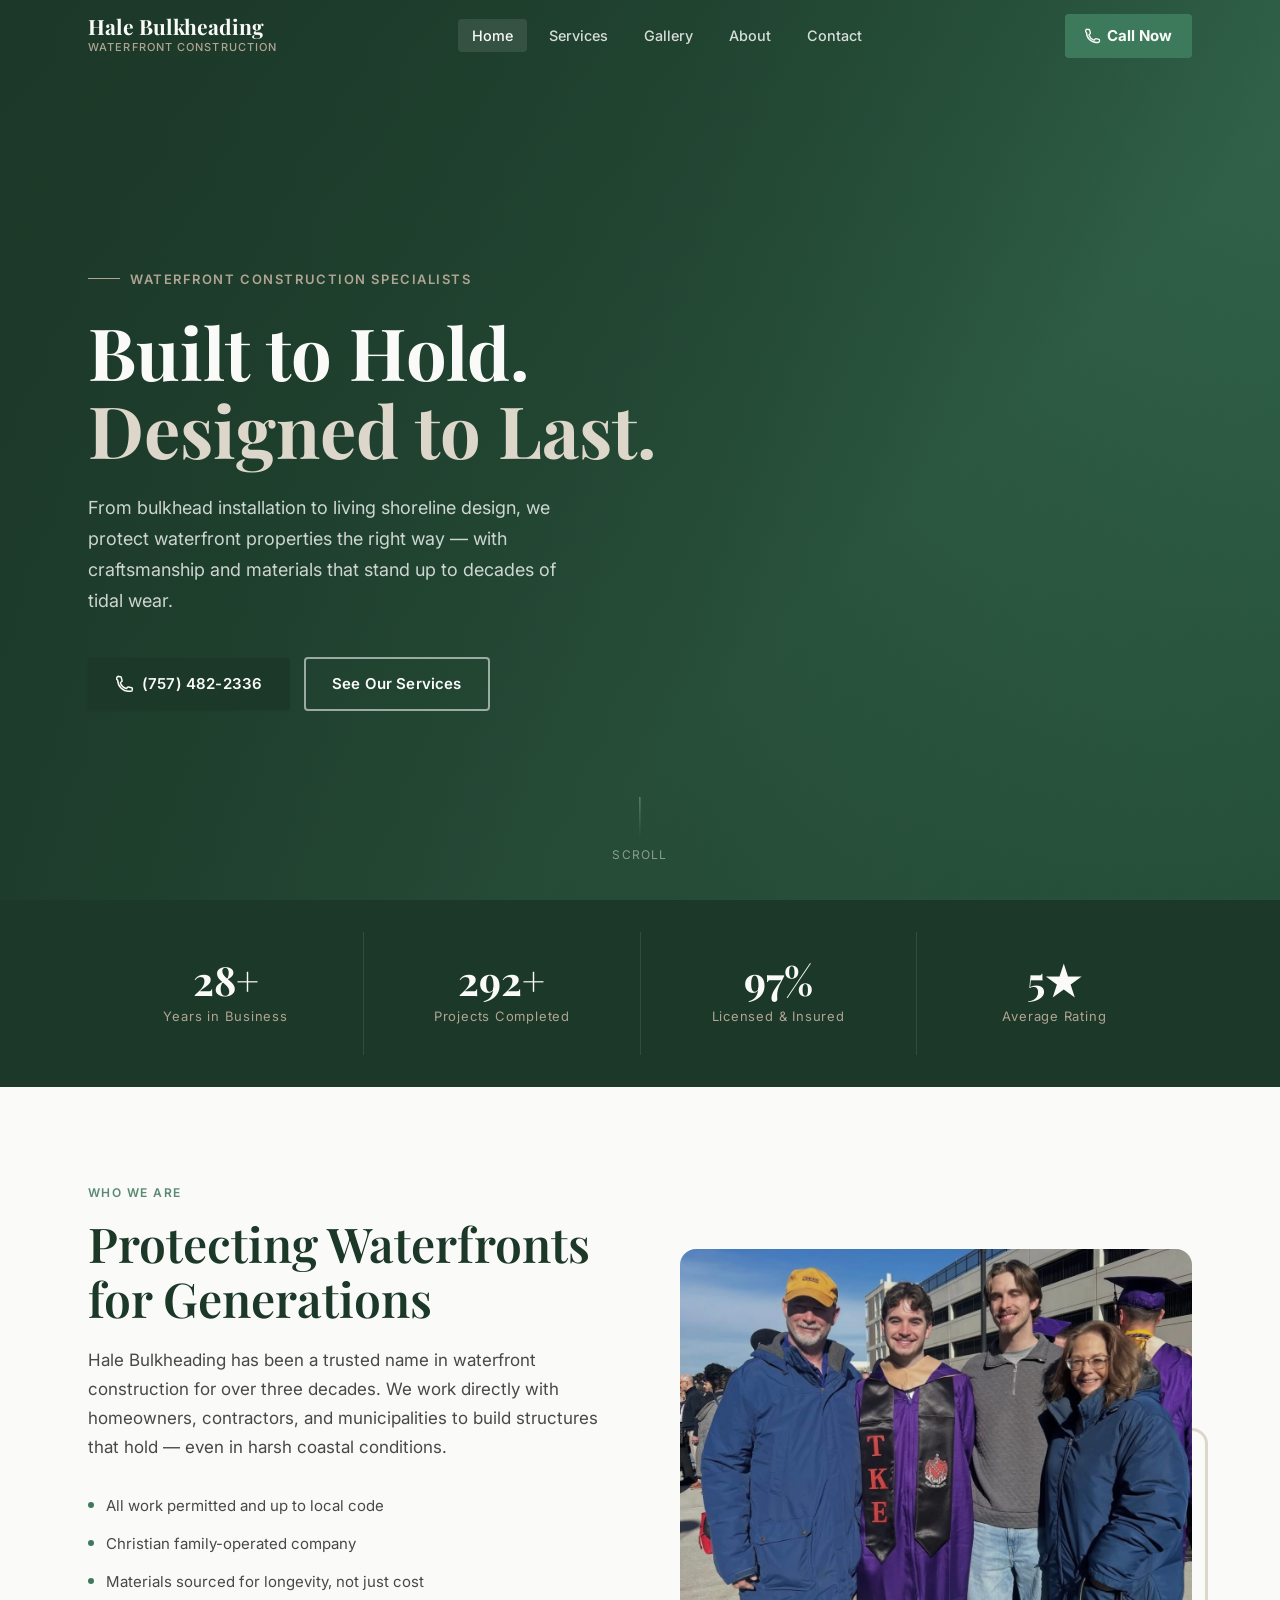
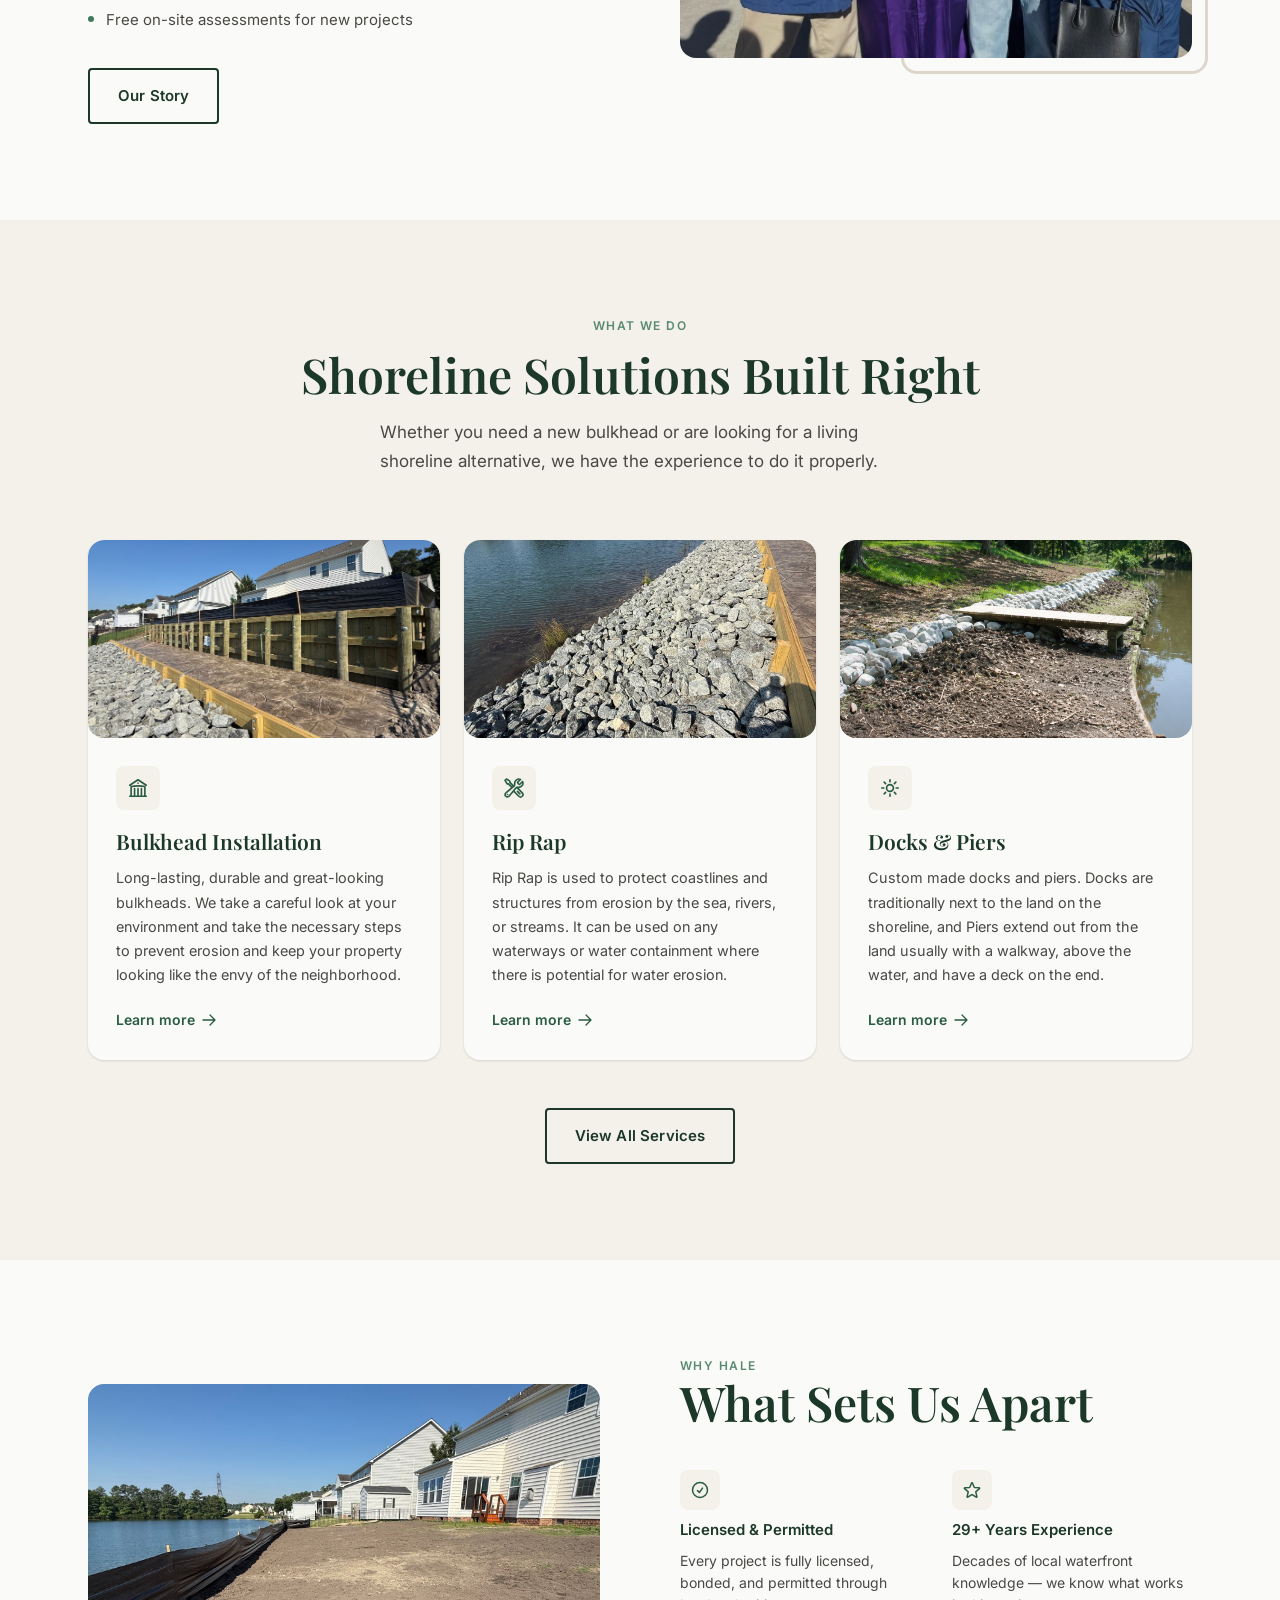
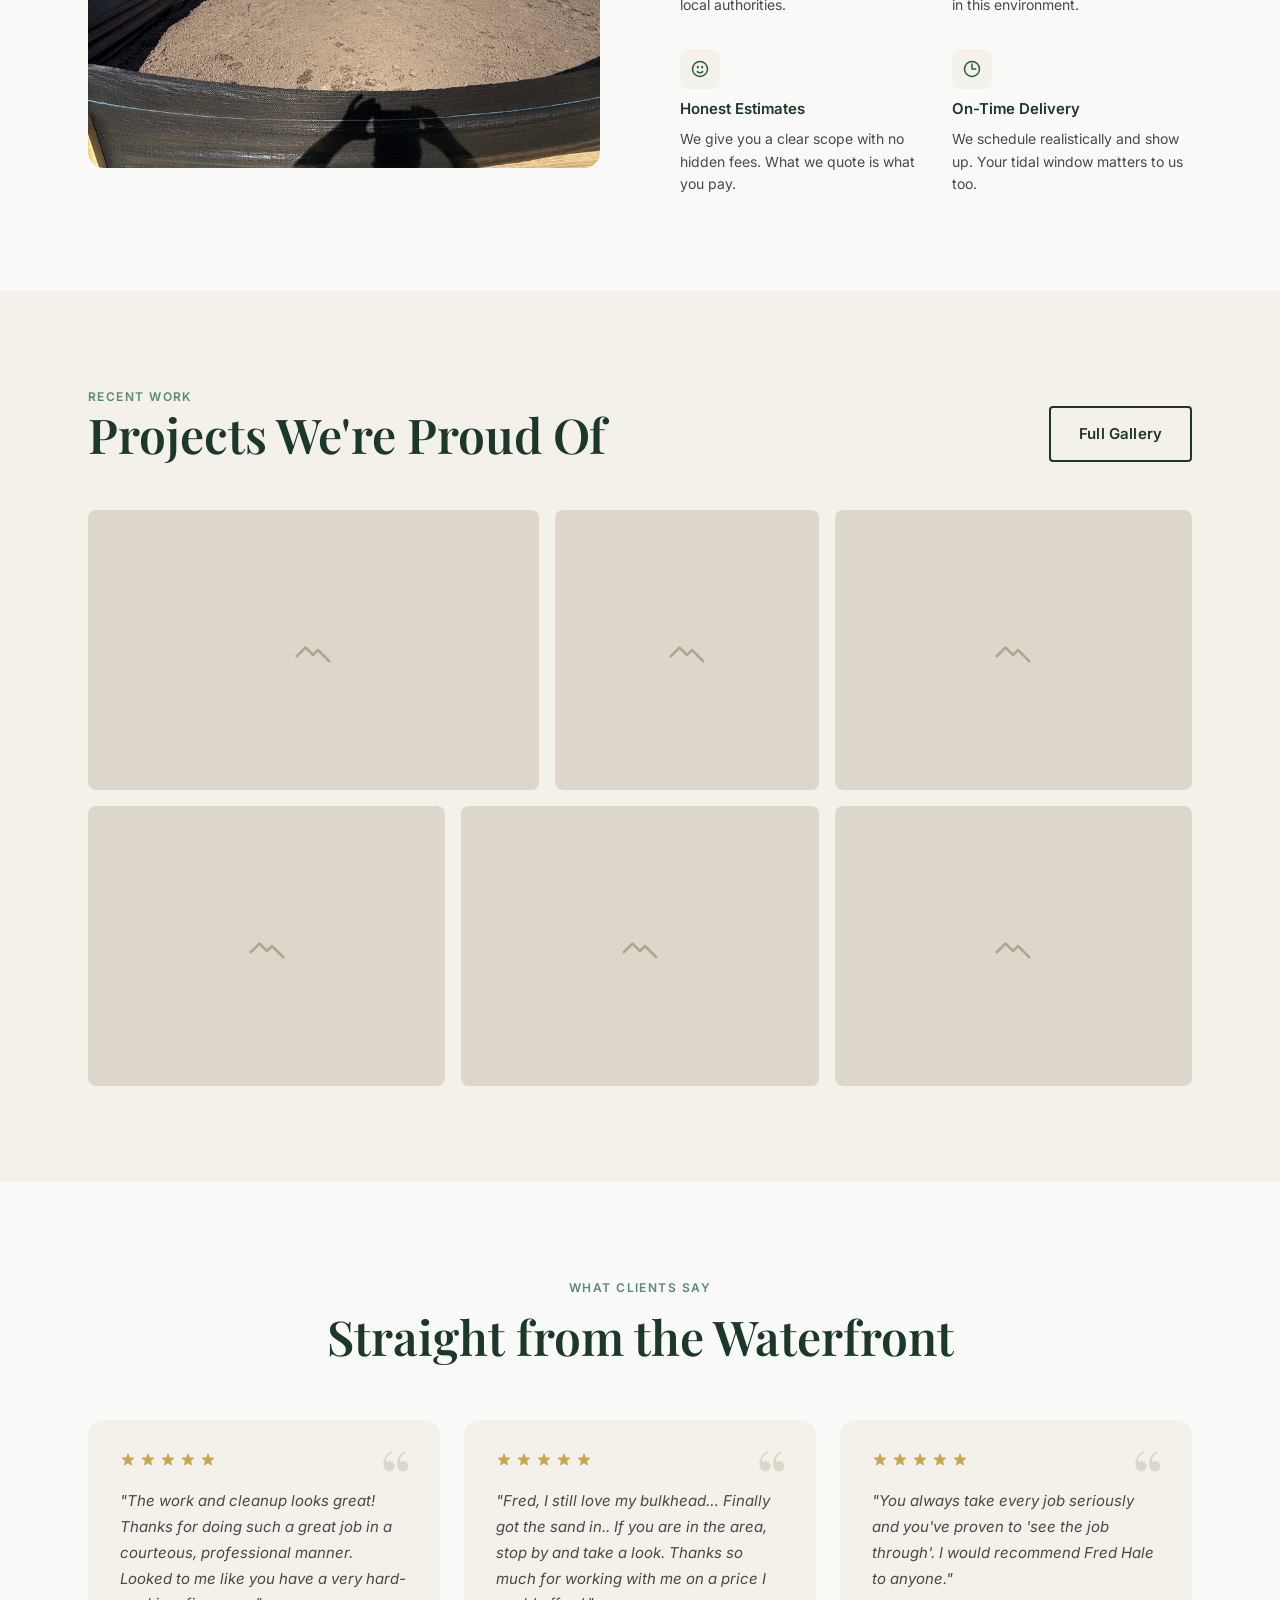
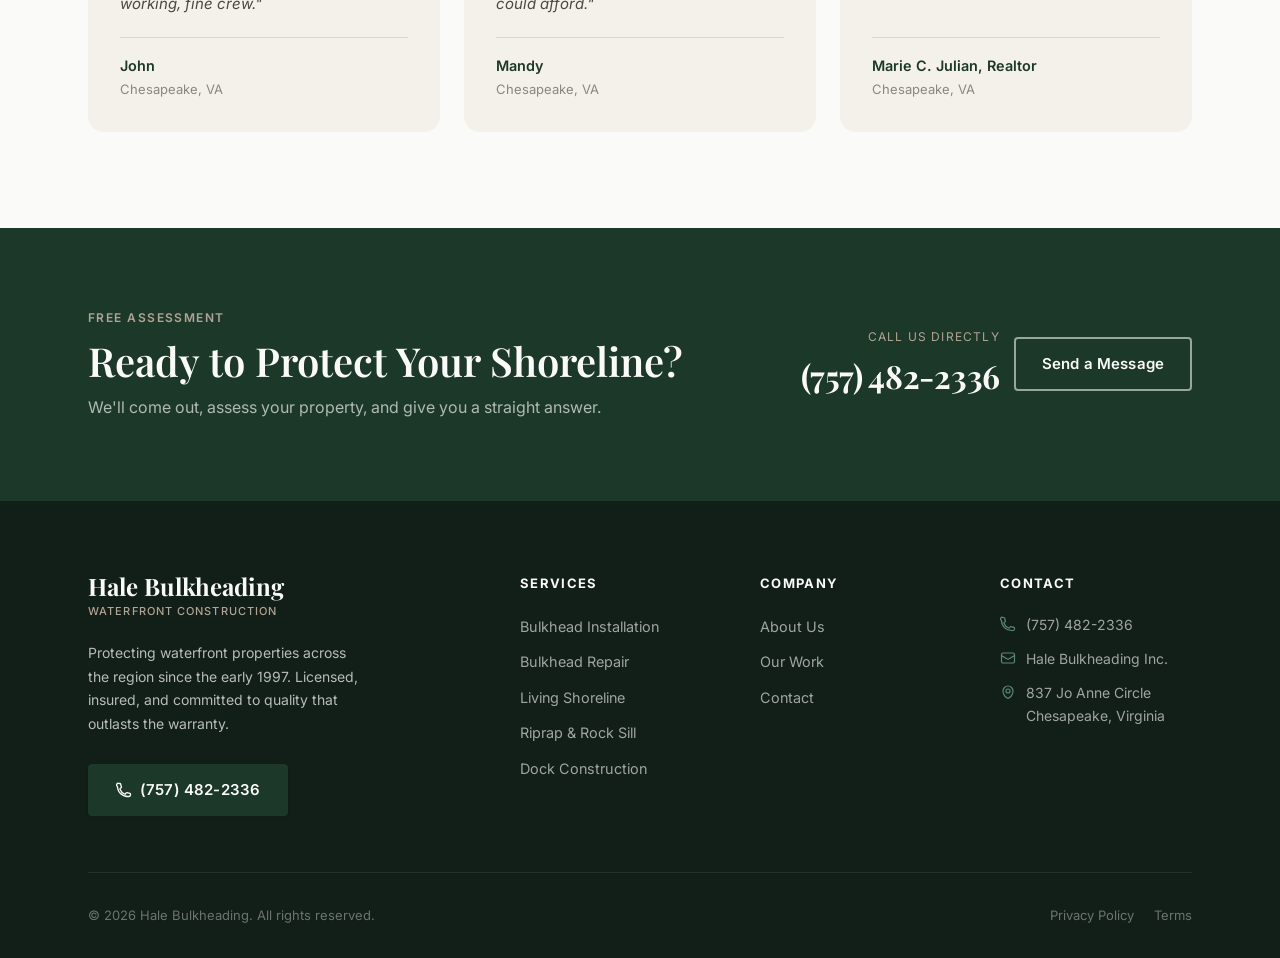
==== index.html @ b1a0188d "Initial site launch — Hale Bulkheading redesign" ====
<!DOCTYPE html>
<html lang="en">
<head>
  <meta charset="UTF-8">
  <meta name="viewport" content="width=device-width, initial-scale=1.0">
  <title>Hale Bulkheading — Waterfront Construction & Shoreline Solutions</title>
  <meta name="description" content="Hale Bulkheading specializes in bulkhead installation, repair, and living shoreline solutions for waterfront properties. Serving the region for over 29 years.">
  <link rel="stylesheet" href="css/styles.css">
</head>
<body>

  <!-- ── Navigation ───────────────────────────────────── -->
  <nav class="nav nav--transparent" role="navigation" aria-label="Main navigation">
    <div class="nav__inner">
      <a href="index.html" class="nav__logo">
        <span class="nav__logo-name">Hale Bulkheading</span>
        <span class="nav__logo-tag">Waterfront Construction</span>
      </a>

      <ul class="nav__links">
        <li><a href="index.html"    class="nav__link nav__link--active">Home</a></li>
        <li><a href="services.html" class="nav__link">Services</a></li>
        <li><a href="gallery.html"  class="nav__link">Gallery</a></li>
        <li><a href="about.html"    class="nav__link">About</a></li>
        <li><a href="about.html#contact" class="nav__link">Contact</a></li>
      </ul>

      <a href="tel:+1XXXXXXXXXX" class="nav__cta">
        <svg xmlns="http://www.w3.org/2000/svg" fill="none" viewBox="0 0 24 24" stroke-width="2" stroke="currentColor"><path stroke-linecap="round" stroke-linejoin="round" d="M2.25 6.75c0 8.284 6.716 15 15 15h2.25a2.25 2.25 0 0 0 2.25-2.25v-1.372c0-.516-.351-.966-.852-1.091l-4.423-1.106c-.44-.11-.902.055-1.173.417l-.97 1.293c-.282.376-.769.542-1.21.38a12.035 12.035 0 0 1-7.143-7.143c-.162-.441.004-.928.38-1.21l1.293-.97c.363-.271.527-.734.417-1.173L6.963 3.102a1.125 1.125 0 0 0-1.091-.852H4.5A2.25 2.25 0 0 0 2.25 6.75Z"/></svg>
        Call Now
      </a>

      <button class="nav__hamburger" aria-label="Open menu" aria-expanded="false">
        <span></span><span></span><span></span>
      </button>
    </div>
  </nav>

  <!-- Mobile Menu -->
  <div class="nav__mobile" role="menu">
    <a href="index.html"    class="nav__link nav__link--active">Home</a>
    <a href="services.html" class="nav__link">Services</a>
    <a href="gallery.html"  class="nav__link">Gallery</a>
    <a href="about.html"    class="nav__link">About</a>
    <a href="about.html#contact" class="nav__link">Contact</a>
    <a href="tel:+1XXXXXXXXXX" class="nav__cta">
      <svg xmlns="http://www.w3.org/2000/svg" fill="none" viewBox="0 0 24 24" stroke-width="2" stroke="currentColor"><path stroke-linecap="round" stroke-linejoin="round" d="M2.25 6.75c0 8.284 6.716 15 15 15h2.25a2.25 2.25 0 0 0 2.25-2.25v-1.372c0-.516-.351-.966-.852-1.091l-4.423-1.106c-.44-.11-.902.055-1.173.417l-.97 1.293c-.282.376-.769.542-1.21.38a12.035 12.035 0 0 1-7.143-7.143c-.162-.441.004-.928.38-1.21l1.293-.97c.363-.271.527-.734.417-1.173L6.963 3.102a1.125 1.125 0 0 0-1.091-.852H4.5A2.25 2.25 0 0 0 2.25 6.75Z"/></svg>
      Call Now
    </a>
  </div>

  <main>

    <!-- ── Hero ─────────────────────────────────────────── -->
    <section class="hero">
      <div class="hero__bg">
        <!-- Replace this div with: <img class="hero__img" src="images/hero-bulkhead.jpg" alt="Completed bulkhead along waterfront property"> -->
        <div class="hero__img-placeholder" aria-hidden="true"></div>
      </div>
      <div class="hero__overlay" aria-hidden="true"></div>

      <div class="hero__content">
        <p class="hero__eyebrow">Waterfront Construction Specialists</p>
        <h1 class="hero__title">Built to Hold.<br><em>Designed to Last.</em></h1>
        <p class="hero__body">
          From bulkhead installation to living shoreline design, we protect
          waterfront properties the right way — with craftsmanship and materials
          that stand up to decades of tidal wear.
        </p>
        <div class="hero__actions">
          <a href="tel:+1XXXXXXXXXX" class="btn btn--primary">
            <svg xmlns="http://www.w3.org/2000/svg" fill="none" viewBox="0 0 24 24" stroke-width="2" stroke="currentColor"><path stroke-linecap="round" stroke-linejoin="round" d="M2.25 6.75c0 8.284 6.716 15 15 15h2.25a2.25 2.25 0 0 0 2.25-2.25v-1.372c0-.516-.351-.966-.852-1.091l-4.423-1.106c-.44-.11-.902.055-1.173.417l-.97 1.293c-.282.376-.769.542-1.21.38a12.035 12.035 0 0 1-7.143-7.143c-.162-.441.004-.928.38-1.21l1.293-.97c.363-.271.527-.734.417-1.173L6.963 3.102a1.125 1.125 0 0 0-1.091-.852H4.5A2.25 2.25 0 0 0 2.25 6.75Z"/></svg>
            (757) 482-2336
          </a>
          <a href="services.html" class="btn btn--ghost">See Our Services</a>
        </div>
      </div>

      <div class="hero__scroll" aria-hidden="true">
        <div class="hero__scroll-line"></div>
        <span>Scroll</span>
      </div>
    </section>

    <!-- ── Stats ─────────────────────────────────────────── -->
    <div class="stats-bar">
      <div class="container">
        <div class="stats-bar__grid">
          <div class="stat-item">
            <div class="stat-item__number" data-counter data-target="29" data-suffix="+">29+</div>
            <div class="stat-item__label">Years in Business</div>
          </div>
          <div class="stat-item">
            <div class="stat-item__number" data-counter data-target="300" data-suffix="+">300+</div>
            <div class="stat-item__label">Projects Completed</div>
          </div>
          <div class="stat-item">
            <div class="stat-item__number" data-counter data-target="100" data-suffix="%">100%</div>
            <div class="stat-item__label">Licensed &amp; Insured</div>
          </div>
          <div class="stat-item">
            <div class="stat-item__number" data-counter data-target="5" data-suffix="★">5★</div>
            <div class="stat-item__label">Average Rating</div>
          </div>
        </div>
      </div>
    </div>

    <!-- ── Intro ─────────────────────────────────────────── -->
    <section class="intro section">
      <div class="container">
        <div class="intro__grid">
          <div class="intro__text reveal reveal--left">
            <p class="label">Who We Are</p>
            <h2 class="section-title">Protecting Waterfronts for Generations</h2>
            <p class="section-subtitle">
              Hale Bulkheading has been a trusted name in waterfront construction
              for over three decades. We work directly with homeowners, contractors,
              and municipalities to build structures that hold — even in harsh coastal
              conditions.
            </p>
            <ul class="intro__list">
              <li class="intro__list-item">All work permitted and up to local code</li>
              <li class="intro__list-item">Christian family-operated company</li>
              <li class="intro__list-item">Materials sourced for longevity, not just cost</li>
              <li class="intro__list-item">Free on-site assessments for new projects</li>
            </ul>
            <a href="about.html" class="btn btn--outline">Our Story</a>
          </div>

          <div class="intro__image-wrap reveal reveal--right">
            <img src="images/HaleFamily.jpg" alt="The Hale Bulkheading family and crew" style="width:100%; border-radius:var(--radius-lg); display:block; object-fit:cover; aspect-ratio:5/4; position:relative; z-index:1;">
          </div>
        </div>
      </div>
    </section>

    <!-- ── Services ──────────────────────────────────────── -->
    <section class="services-section">
      <div class="container">
        <div class="services-section__head reveal">
          <p class="label">What We Do</p>
          <h2 class="section-title">Shoreline Solutions Built Right</h2>
          <p class="section-subtitle">
            Whether you need a new bulkhead or are looking for a 
            living shoreline alternative, we have the experience to do it properly.
          </p>
        </div>

        <div class="services-grid">
          <!-- Card 1 -->
          <div class="service-card reveal reveal-delay-1">
            <!-- Replace with: <img class="service-card__img img-placeholder--16x9" src="images/bulkhead-install.jpg" alt="New bulkhead installation"> -->
            <div class="service-card__img img-placeholder img-placeholder--16x9">
              <img src="images/bulkhead.JPG" alt="Bulkhead" fill="none" viewBox="0 0 24 24" stroke-width="1.5" stroke="currentColor"><path stroke-linecap="round" stroke-linejoin="round" d="M2.25 15.75 7.5 10.5l4.5 4.5 3-3 6.75 6.75M21 3H3a.75.75 0 0 0-.75.75v16.5c0 .414.336.75.75.75h18a.75.75 0 0 0 .75-.75V3.75A.75.75 0 0 0 21 3Z"/></svg>
              <span class="img-placeholder__label">Bulkhead install photo</span>
            </div>
            <div class="service-card__body">
              <div class="service-card__icon">
                <svg xmlns="http://www.w3.org/2000/svg" fill="none" viewBox="0 0 24 24" stroke-width="1.8" stroke="currentColor"><path stroke-linecap="round" stroke-linejoin="round" d="M12 21v-8.25M15.75 21v-8.25M8.25 21v-8.25M3 9l9-6 9 6m-1.5 12V10.332A48.36 48.36 0 0 0 12 9.75c-2.551 0-5.056.2-7.5.582V21M3 21h18M12 6.75h.008v.008H12V6.75Z"/></svg>
              </div>
              <h3 class="service-card__title">Bulkhead Installation</h3>
              <p>Long-lasting, durable and great-looking bulkheads. We take a careful look at your environment and take the necessary steps to prevent erosion and keep your property looking like the envy of the neighborhood.</p>
              <a href="services.html#installation" class="service-card__link">
                Learn more
                <svg xmlns="http://www.w3.org/2000/svg" fill="none" viewBox="0 0 24 24" stroke-width="2" stroke="currentColor"><path stroke-linecap="round" stroke-linejoin="round" d="M13.5 4.5 21 12m0 0-7.5 7.5M21 12H3"/></svg>
              </a>
            </div>
          </div>

          <!-- Card 2 -->
          <div class="service-card reveal reveal-delay-2">
            <div class="service-card__img img-placeholder img-placeholder--16x9">
              <img src="images/riprap.JPG" alt="Rip Rap" fill="none" viewBox="0 0 24 24" stroke-width="1.5" stroke="currentColor"><path stroke-linecap="round" stroke-linejoin="round" d="M2.25 15.75 7.5 10.5l4.5 4.5 3-3 6.75 6.75M21 3H3a.75.75 0 0 0-.75.75v16.5c0 .414.336.75.75.75h18a.75.75 0 0 0 .75-.75V3.75A.75.75 0 0 0 21 3Z"/></svg>
              <span class="img-placeholder__label">Rip Rap photo</span>
            </div>
            <div class="service-card__body">
              <div class="service-card__icon">
                <svg xmlns="http://www.w3.org/2000/svg" fill="none" viewBox="0 0 24 24" stroke-width="1.8" stroke="currentColor"><path stroke-linecap="round" stroke-linejoin="round" d="M11.42 15.17 17.25 21A2.652 2.652 0 0 0 21 17.25l-5.877-5.877M11.42 15.17l2.496-3.03c.317-.384.74-.626 1.208-.766M11.42 15.17l-4.655 5.653a2.548 2.548 0 1 1-3.586-3.586l6.837-5.63m5.108-.233c.55-.164 1.163-.188 1.743-.14a4.5 4.5 0 0 0 4.486-6.336l-3.276 3.277a3.004 3.004 0 0 1-2.25-2.25l3.276-3.276a4.5 4.5 0 0 0-6.336 4.486c.091 1.076-.071 2.264-.904 2.95l-.102.085m-1.745 1.437L5.909 7.5H4.5L2.25 3.75l1.5-1.5L7.5 4.5v1.409l4.26 4.26m-1.745 1.437 1.745-1.437m6.615 8.206L15.75 15.75M4.867 19.125h.008v.008h-.008v-.008Z"/></svg>
              </div>
              <h3 class="service-card__title">Rip Rap</h3>
              <p>Rip Rap is used to protect coastlines and structures from erosion by the sea, rivers, or streams. It can be used on any waterways or water containment where there is potential for water erosion.</p>
              <a href="services.html#riprap" class="service-card__link">
                Learn more
                <svg xmlns="http://www.w3.org/2000/svg" fill="none" viewBox="0 0 24 24" stroke-width="2" stroke="currentColor"><path stroke-linecap="round" stroke-linejoin="round" d="M13.5 4.5 21 12m0 0-7.5 7.5M21 12H3"/></svg>
              </a>
            </div>
          </div>

          <!-- Card 3 -->
          <div class="service-card reveal reveal-delay-3">
            <div class="service-card__img img-placeholder img-placeholder--16x9">
              <img src="images/dockpic.png" alt="Dock" fill="none" viewBox="0 0 24 24" stroke-width="1.5" stroke="currentColor"><path stroke-linecap="round" stroke-linejoin="round" d="M2.25 15.75 7.5 10.5l4.5 4.5 3-3 6.75 6.75M21 3H3a.75.75 0 0 0-.75.75v16.5c0 .414.336.75.75.75h18a.75.75 0 0 0 .75-.75V3.75A.75.75 0 0 0 21 3Z"/></svg>
              <span class="img-placeholder__label">Dock photo</span>
            </div>
            <div class="service-card__body">
              <div class="service-card__icon">
                <svg xmlns="http://www.w3.org/2000/svg" fill="none" viewBox="0 0 24 24" stroke-width="1.8" stroke="currentColor"><path stroke-linecap="round" stroke-linejoin="round" d="M12 3v2.25m6.364.386-1.591 1.591M21 12h-2.25m-.386 6.364-1.591-1.591M12 18.75V21m-4.773-4.227-1.591 1.591M5.25 12H3m4.227-4.773L5.636 5.636M15.75 12a3.75 3.75 0 1 1-7.5 0 3.75 3.75 0 0 1 7.5 0Z"/></svg>
              </div>
              <h3 class="service-card__title">Docks &amp; Piers</h3>
              <p>Custom made docks and piers. Docks are traditionally next to the land on the shoreline, and Piers extend out from the land usually with a walkway, above the water, and have a deck on the end.</p>
              <a href="services.html#dock" class="service-card__link">
                Learn more
                <svg xmlns="http://www.w3.org/2000/svg" fill="none" viewBox="0 0 24 24" stroke-width="2" stroke="currentColor"><path stroke-linecap="round" stroke-linejoin="round" d="M13.5 4.5 21 12m0 0-7.5 7.5M21 12H3"/></svg>
              </a>
            </div>
          </div>
        </div>

        <div style="text-align:center; margin-top:48px;">
          <a href="services.html" class="btn btn--outline">View All Services</a>
        </div>
      </div>
    </section>

    <!-- ── Why Us ─────────────────────────────────────────── -->
    <section class="why section">
      <div class="container">
        <div class="why__grid">
          <div class="reveal reveal--left">
            <!-- Replace with actual image -->
            <div class="img-placeholder img-placeholder--4x3">
              <img src="images/misc.JPG" alt="Dock Picture">
            </div>
          </div>

          <div class="reveal reveal--right">
            <p class="label">Why Hale</p>
            <h2 class="section-title" style="margin-bottom:40px;">What Sets Us Apart</h2>
            <div class="why__features">
              <div class="why__feature">
                <div class="why__feature-icon">
                  <svg xmlns="http://www.w3.org/2000/svg" fill="none" viewBox="0 0 24 24" stroke-width="1.8" stroke="currentColor"><path stroke-linecap="round" stroke-linejoin="round" d="M9 12.75 11.25 15 15 9.75M21 12a9 9 0 1 1-18 0 9 9 0 0 1 18 0Z"/></svg>
                </div>
                <h4>Licensed &amp; Permitted</h4>
                <p>Every project is fully licensed, bonded, and permitted through local authorities.</p>
              </div>
              <div class="why__feature">
                <div class="why__feature-icon">
                  <svg xmlns="http://www.w3.org/2000/svg" fill="none" viewBox="0 0 24 24" stroke-width="1.8" stroke="currentColor"><path stroke-linecap="round" stroke-linejoin="round" d="M11.48 3.499a.562.562 0 0 1 1.04 0l2.125 5.111a.563.563 0 0 0 .475.345l5.518.442c.499.04.701.663.321.988l-4.204 3.602a.563.563 0 0 0-.182.557l1.285 5.385a.562.562 0 0 1-.84.61l-4.725-2.885a.562.562 0 0 0-.586 0L6.982 20.54a.562.562 0 0 1-.84-.61l1.285-5.386a.562.562 0 0 0-.182-.557l-4.204-3.602a.562.562 0 0 1 .321-.988l5.518-.442a.563.563 0 0 0 .475-.345L11.48 3.5Z"/></svg>
                </div>
                <h4>29+ Years Experience</h4>
                <p>Decades of local waterfront knowledge — we know what works in this environment.</p>
              </div>
              <div class="why__feature">
                <div class="why__feature-icon">
                  <svg xmlns="http://www.w3.org/2000/svg" fill="none" viewBox="0 0 24 24" stroke-width="1.8" stroke="currentColor"><path stroke-linecap="round" stroke-linejoin="round" d="M15.182 15.182a4.5 4.5 0 0 1-6.364 0M21 12a9 9 0 1 1-18 0 9 9 0 0 1 18 0ZM9.75 9.75c0 .414-.168.75-.375.75S9 10.164 9 9.75 9.168 9 9.375 9s.375.336.375.75Zm-.375 0h.008v.015h-.008V9.75Zm5.625 0c0 .414-.168.75-.375.75s-.375-.336-.375-.75.168-.75.375-.75.375.336.375.75Zm-.375 0h.008v.015h-.008V9.75Z"/></svg>
                </div>
                <h4>Honest Estimates</h4>
                <p>We give you a clear scope with no hidden fees. What we quote is what you pay.</p>
              </div>
              <div class="why__feature">
                <div class="why__feature-icon">
                  <svg xmlns="http://www.w3.org/2000/svg" fill="none" viewBox="0 0 24 24" stroke-width="1.8" stroke="currentColor"><path stroke-linecap="round" stroke-linejoin="round" d="M12 6v6h4.5m4.5 0a9 9 0 1 1-18 0 9 9 0 0 1 18 0Z"/></svg>
                </div>
                <h4>On-Time Delivery</h4>
                <p>We schedule realistically and show up. Your tidal window matters to us too.</p>
              </div>
            </div>
          </div>
        </div>
      </div>
    </section>

    <!-- ── Gallery Preview ────────────────────────────────── -->
    <section class="gallery-preview">
      <div class="container">
        <div class="gallery-preview__head reveal">
          <div>
            <p class="label">Recent Work</p>
            <h2 class="section-title">Projects We're Proud Of</h2>
          </div>
          <a href="gallery.html" class="btn btn--outline">Full Gallery</a>
        </div>

        <div class="gallery-grid">
          <div class="gallery-item reveal reveal-delay-1">
            <div class="img-placeholder">
              <svg xmlns="http://www.w3.org/2000/svg" fill="none" viewBox="0 0 24 24" stroke-width="1.5" stroke="currentColor"><path stroke-linecap="round" stroke-linejoin="round" d="M2.25 15.75 7.5 10.5l4.5 4.5 3-3 6.75 6.75"/></svg>
            </div>
            <div class="gallery-item__overlay">
              <span class="gallery-item__caption">Bulkhead</span>
            </div>
          </div>
          <div class="gallery-item reveal reveal-delay-2">
            <div class="img-placeholder">
              <svg xmlns="http://www.w3.org/2000/svg" fill="none" viewBox="0 0 24 24" stroke-width="1.5" stroke="currentColor"><path stroke-linecap="round" stroke-linejoin="round" d="M2.25 15.75 7.5 10.5l4.5 4.5 3-3 6.75 6.75"/></svg>
            </div>
            <div class="gallery-item__overlay">
              <span class="gallery-item__caption">Shoreline</span>
            </div>
          </div>
          <div class="gallery-item reveal reveal-delay-3">
            <div class="img-placeholder">
              <svg xmlns="http://www.w3.org/2000/svg" fill="none" viewBox="0 0 24 24" stroke-width="1.5" stroke="currentColor"><path stroke-linecap="round" stroke-linejoin="round" d="M2.25 15.75 7.5 10.5l4.5 4.5 3-3 6.75 6.75"/></svg>
            </div>
            <div class="gallery-item__overlay">
              <span class="gallery-item__caption">Seawall Repair</span>
            </div>
          </div>
          <div class="gallery-item reveal reveal-delay-1">
            <div class="img-placeholder">
              <svg xmlns="http://www.w3.org/2000/svg" fill="none" viewBox="0 0 24 24" stroke-width="1.5" stroke="currentColor"><path stroke-linecap="round" stroke-linejoin="round" d="M2.25 15.75 7.5 10.5l4.5 4.5 3-3 6.75 6.75"/></svg>
            </div>
            <div class="gallery-item__overlay">
              <span class="gallery-item__caption">New Install</span>
            </div>
          </div>
          <div class="gallery-item reveal reveal-delay-2">
            <div class="img-placeholder">
              <svg xmlns="http://www.w3.org/2000/svg" fill="none" viewBox="0 0 24 24" stroke-width="1.5" stroke="currentColor"><path stroke-linecap="round" stroke-linejoin="round" d="M2.25 15.75 7.5 10.5l4.5 4.5 3-3 6.75 6.75"/></svg>
            </div>
            <div class="gallery-item__overlay">
              <span class="gallery-item__caption">Riprap</span>
            </div>
          </div>
          <div class="gallery-item reveal reveal-delay-3">
            <div class="img-placeholder">
              <svg xmlns="http://www.w3.org/2000/svg" fill="none" viewBox="0 0 24 24" stroke-width="1.5" stroke="currentColor"><path stroke-linecap="round" stroke-linejoin="round" d="M2.25 15.75 7.5 10.5l4.5 4.5 3-3 6.75 6.75"/></svg>
            </div>
            <div class="gallery-item__overlay">
              <span class="gallery-item__caption">Bulkhead + Dock Combo</span>
            </div>
          </div>
        </div>
      </div>
    </section>

    <!-- ── Testimonials ───────────────────────────────────── -->
    <section class="testimonials section">
      <div class="container">
        <div class="testimonials__head reveal">
          <p class="label">What Clients Say</p>
          <h2 class="section-title">Straight from the Waterfront</h2>
        </div>
        <div class="testimonials-grid">
          <div class="testimonial-card reveal reveal-delay-1">
            <div class="testimonial-card__stars">
              <svg fill="currentColor" viewBox="0 0 20 20"><path d="M9.049 2.927c.3-.921 1.603-.921 1.902 0l1.07 3.292a1 1 0 00.95.69h3.462c.969 0 1.371 1.24.588 1.81l-2.8 2.034a1 1 0 00-.364 1.118l1.07 3.292c.3.921-.755 1.688-1.54 1.118l-2.8-2.034a1 1 0 00-1.175 0l-2.8 2.034c-.784.57-1.838-.197-1.539-1.118l1.07-3.292a1 1 0 00-.364-1.118L2.98 8.72c-.783-.57-.38-1.81.588-1.81h3.461a1 1 0 00.951-.69l1.07-3.292z"/></svg>
              <svg fill="currentColor" viewBox="0 0 20 20"><path d="M9.049 2.927c.3-.921 1.603-.921 1.902 0l1.07 3.292a1 1 0 00.95.69h3.462c.969 0 1.371 1.24.588 1.81l-2.8 2.034a1 1 0 00-.364 1.118l1.07 3.292c.3.921-.755 1.688-1.54 1.118l-2.8-2.034a1 1 0 00-1.175 0l-2.8 2.034c-.784.57-1.838-.197-1.539-1.118l1.07-3.292a1 1 0 00-.364-1.118L2.98 8.72c-.783-.57-.38-1.81.588-1.81h3.461a1 1 0 00.951-.69l1.07-3.292z"/></svg>
              <svg fill="currentColor" viewBox="0 0 20 20"><path d="M9.049 2.927c.3-.921 1.603-.921 1.902 0l1.07 3.292a1 1 0 00.95.69h3.462c.969 0 1.371 1.24.588 1.81l-2.8 2.034a1 1 0 00-.364 1.118l1.07 3.292c.3.921-.755 1.688-1.54 1.118l-2.8-2.034a1 1 0 00-1.175 0l-2.8 2.034c-.784.57-1.838-.197-1.539-1.118l1.07-3.292a1 1 0 00-.364-1.118L2.98 8.72c-.783-.57-.38-1.81.588-1.81h3.461a1 1 0 00.951-.69l1.07-3.292z"/></svg>
              <svg fill="currentColor" viewBox="0 0 20 20"><path d="M9.049 2.927c.3-.921 1.603-.921 1.902 0l1.07 3.292a1 1 0 00.95.69h3.462c.969 0 1.371 1.24.588 1.81l-2.8 2.034a1 1 0 00-.364 1.118l1.07 3.292c.3.921-.755 1.688-1.54 1.118l-2.8-2.034a1 1 0 00-1.175 0l-2.8 2.034c-.784.57-1.838-.197-1.539-1.118l1.07-3.292a1 1 0 00-.364-1.118L2.98 8.72c-.783-.57-.38-1.81.588-1.81h3.461a1 1 0 00.951-.69l1.07-3.292z"/></svg>
              <svg fill="currentColor" viewBox="0 0 20 20"><path d="M9.049 2.927c.3-.921 1.603-.921 1.902 0l1.07 3.292a1 1 0 00.95.69h3.462c.969 0 1.371 1.24.588 1.81l-2.8 2.034a1 1 0 00-.364 1.118l1.07 3.292c.3.921-.755 1.688-1.54 1.118l-2.8-2.034a1 1 0 00-1.175 0l-2.8 2.034c-.784.57-1.838-.197-1.539-1.118l1.07-3.292a1 1 0 00-.364-1.118L2.98 8.72c-.783-.57-.38-1.81.588-1.81h3.461a1 1 0 00.951-.69l1.07-3.292z"/></svg>
            </div>
            <p class="testimonial-card__text">"The work and cleanup looks great! Thanks for doing such a great job in a courteous, professional manner. Looked to me like you have a very hard-working, fine crew."</p>
            <div class="testimonial-card__author">
              <span class="testimonial-card__name">John</span>
              <span class="testimonial-card__location">Chesapeake, VA</span>
            </div>
          </div>

          <div class="testimonial-card reveal reveal-delay-2">
            <div class="testimonial-card__stars">
              <svg fill="currentColor" viewBox="0 0 20 20"><path d="M9.049 2.927c.3-.921 1.603-.921 1.902 0l1.07 3.292a1 1 0 00.95.69h3.462c.969 0 1.371 1.24.588 1.81l-2.8 2.034a1 1 0 00-.364 1.118l1.07 3.292c.3.921-.755 1.688-1.54 1.118l-2.8-2.034a1 1 0 00-1.175 0l-2.8 2.034c-.784.57-1.838-.197-1.539-1.118l1.07-3.292a1 1 0 00-.364-1.118L2.98 8.72c-.783-.57-.38-1.81.588-1.81h3.461a1 1 0 00.951-.69l1.07-3.292z"/></svg>
              <svg fill="currentColor" viewBox="0 0 20 20"><path d="M9.049 2.927c.3-.921 1.603-.921 1.902 0l1.07 3.292a1 1 0 00.95.69h3.462c.969 0 1.371 1.24.588 1.81l-2.8 2.034a1 1 0 00-.364 1.118l1.07 3.292c.3.921-.755 1.688-1.54 1.118l-2.8-2.034a1 1 0 00-1.175 0l-2.8 2.034c-.784.57-1.838-.197-1.539-1.118l1.07-3.292a1 1 0 00-.364-1.118L2.98 8.72c-.783-.57-.38-1.81.588-1.81h3.461a1 1 0 00.951-.69l1.07-3.292z"/></svg>
              <svg fill="currentColor" viewBox="0 0 20 20"><path d="M9.049 2.927c.3-.921 1.603-.921 1.902 0l1.07 3.292a1 1 0 00.95.69h3.462c.969 0 1.371 1.24.588 1.81l-2.8 2.034a1 1 0 00-.364 1.118l1.07 3.292c.3.921-.755 1.688-1.54 1.118l-2.8-2.034a1 1 0 00-1.175 0l-2.8 2.034c-.784.57-1.838-.197-1.539-1.118l1.07-3.292a1 1 0 00-.364-1.118L2.98 8.72c-.783-.57-.38-1.81.588-1.81h3.461a1 1 0 00.951-.69l1.07-3.292z"/></svg>
              <svg fill="currentColor" viewBox="0 0 20 20"><path d="M9.049 2.927c.3-.921 1.603-.921 1.902 0l1.07 3.292a1 1 0 00.95.69h3.462c.969 0 1.371 1.24.588 1.81l-2.8 2.034a1 1 0 00-.364 1.118l1.07 3.292c.3.921-.755 1.688-1.54 1.118l-2.8-2.034a1 1 0 00-1.175 0l-2.8 2.034c-.784.57-1.838-.197-1.539-1.118l1.07-3.292a1 1 0 00-.364-1.118L2.98 8.72c-.783-.57-.38-1.81.588-1.81h3.461a1 1 0 00.951-.69l1.07-3.292z"/></svg>
              <svg fill="currentColor" viewBox="0 0 20 20"><path d="M9.049 2.927c.3-.921 1.603-.921 1.902 0l1.07 3.292a1 1 0 00.95.69h3.462c.969 0 1.371 1.24.588 1.81l-2.8 2.034a1 1 0 00-.364 1.118l1.07 3.292c.3.921-.755 1.688-1.54 1.118l-2.8-2.034a1 1 0 00-1.175 0l-2.8 2.034c-.784.57-1.838-.197-1.539-1.118l1.07-3.292a1 1 0 00-.364-1.118L2.98 8.72c-.783-.57-.38-1.81.588-1.81h3.461a1 1 0 00.951-.69l1.07-3.292z"/></svg>
            </div>
            <p class="testimonial-card__text">"Fred, I still love my bulkhead… Finally got the sand in.. If you are in the area, stop by and take a look. Thanks so much for working with me on a price I could afford."</p>
            <div class="testimonial-card__author">
              <span class="testimonial-card__name">Mandy</span>
              <span class="testimonial-card__location">Chesapeake, VA</span>
            </div>
          </div>

          <div class="testimonial-card reveal reveal-delay-3">
            <div class="testimonial-card__stars">
              <svg fill="currentColor" viewBox="0 0 20 20"><path d="M9.049 2.927c.3-.921 1.603-.921 1.902 0l1.07 3.292a1 1 0 00.95.69h3.462c.969 0 1.371 1.24.588 1.81l-2.8 2.034a1 1 0 00-.364 1.118l1.07 3.292c.3.921-.755 1.688-1.54 1.118l-2.8-2.034a1 1 0 00-1.175 0l-2.8 2.034c-.784.57-1.838-.197-1.539-1.118l1.07-3.292a1 1 0 00-.364-1.118L2.98 8.72c-.783-.57-.38-1.81.588-1.81h3.461a1 1 0 00.951-.69l1.07-3.292z"/></svg>
              <svg fill="currentColor" viewBox="0 0 20 20"><path d="M9.049 2.927c.3-.921 1.603-.921 1.902 0l1.07 3.292a1 1 0 00.95.69h3.462c.969 0 1.371 1.24.588 1.81l-2.8 2.034a1 1 0 00-.364 1.118l1.07 3.292c.3.921-.755 1.688-1.54 1.118l-2.8-2.034a1 1 0 00-1.175 0l-2.8 2.034c-.784.57-1.838-.197-1.539-1.118l1.07-3.292a1 1 0 00-.364-1.118L2.98 8.72c-.783-.57-.38-1.81.588-1.81h3.461a1 1 0 00.951-.69l1.07-3.292z"/></svg>
              <svg fill="currentColor" viewBox="0 0 20 20"><path d="M9.049 2.927c.3-.921 1.603-.921 1.902 0l1.07 3.292a1 1 0 00.95.69h3.462c.969 0 1.371 1.24.588 1.81l-2.8 2.034a1 1 0 00-.364 1.118l1.07 3.292c.3.921-.755 1.688-1.54 1.118l-2.8-2.034a1 1 0 00-1.175 0l-2.8 2.034c-.784.57-1.838-.197-1.539-1.118l1.07-3.292a1 1 0 00-.364-1.118L2.98 8.72c-.783-.57-.38-1.81.588-1.81h3.461a1 1 0 00.951-.69l1.07-3.292z"/></svg>
              <svg fill="currentColor" viewBox="0 0 20 20"><path d="M9.049 2.927c.3-.921 1.603-.921 1.902 0l1.07 3.292a1 1 0 00.95.69h3.462c.969 0 1.371 1.24.588 1.81l-2.8 2.034a1 1 0 00-.364 1.118l1.07 3.292c.3.921-.755 1.688-1.54 1.118l-2.8-2.034a1 1 0 00-1.175 0l-2.8 2.034c-.784.57-1.838-.197-1.539-1.118l1.07-3.292a1 1 0 00-.364-1.118L2.98 8.72c-.783-.57-.38-1.81.588-1.81h3.461a1 1 0 00.951-.69l1.07-3.292z"/></svg>
              <svg fill="currentColor" viewBox="0 0 20 20"><path d="M9.049 2.927c.3-.921 1.603-.921 1.902 0l1.07 3.292a1 1 0 00.95.69h3.462c.969 0 1.371 1.24.588 1.81l-2.8 2.034a1 1 0 00-.364 1.118l1.07 3.292c.3.921-.755 1.688-1.54 1.118l-2.8-2.034a1 1 0 00-1.175 0l-2.8 2.034c-.784.57-1.838-.197-1.539-1.118l1.07-3.292a1 1 0 00-.364-1.118L2.98 8.72c-.783-.57-.38-1.81.588-1.81h3.461a1 1 0 00.951-.69l1.07-3.292z"/></svg>
            </div>
            <p class="testimonial-card__text">"You always take every job seriously and you've proven to 'see the job through'. I would recommend Fred Hale to anyone."</p>
            <div class="testimonial-card__author">
              <span class="testimonial-card__name">Marie C. Julian, Realtor</span>
              <span class="testimonial-card__location">Chesapeake, VA</span>
            </div>
          </div>
        </div>
      </div>
    </section>

    <!-- ── CTA Band ───────────────────────────────────────── -->
    <section class="cta-band">
      <div class="container">
        <div class="cta-band__inner reveal">
          <div class="cta-band__text">
            <p class="label">Free Assessment</p>
            <h2 class="cta-band__title">Ready to Protect Your Shoreline?</h2>
            <p class="cta-band__sub">We'll come out, assess your property, and give you a straight answer.</p>
          </div>
          <div class="cta-band__actions">
            <div class="cta-band__phone">
              <span class="cta-band__phone-label">Call Us Directly</span>
              <a href="tel:+1XXXXXXXXXX" class="cta-band__phone-number">(757) 482-2336</a>
            </div>
            <a href="about.html#contact" class="btn btn--ghost">Send a Message</a>
          </div>
        </div>
      </div>
    </section>

  </main>

  <!-- ── Footer ────────────────────────────────────────────── -->
  <footer class="footer">
    <div class="container">
      <div class="footer__grid">
        <div class="footer__brand">
          <span class="nav__logo-name">Hale Bulkheading</span>
          <span class="nav__logo-tag">Waterfront Construction</span>
          <p>Protecting waterfront properties across the region since the early 1997. Licensed, insured, and committed to quality that outlasts the warranty.</p>
          <a href="tel:+1XXXXXXXXXX" class="btn btn--primary" style="display:inline-flex; margin-top:4px;">
            <svg xmlns="http://www.w3.org/2000/svg" fill="none" viewBox="0 0 24 24" stroke-width="2" stroke="currentColor" style="width:16px;height:16px"><path stroke-linecap="round" stroke-linejoin="round" d="M2.25 6.75c0 8.284 6.716 15 15 15h2.25a2.25 2.25 0 0 0 2.25-2.25v-1.372c0-.516-.351-.966-.852-1.091l-4.423-1.106c-.44-.11-.902.055-1.173.417l-.97 1.293c-.282.376-.769.542-1.21.38a12.035 12.035 0 0 1-7.143-7.143c-.162-.441.004-.928.38-1.21l1.293-.97c.363-.271.527-.734.417-1.173L6.963 3.102a1.125 1.125 0 0 0-1.091-.852H4.5A2.25 2.25 0 0 0 2.25 6.75Z"/></svg>
            (757) 482-2336
          </a>
        </div>

        <div class="footer__col">
          <h4>Services</h4>
          <ul>
            <li><a href="services.html#installation">Bulkhead Installation</a></li>
            <li><a href="services.html#repair">Bulkhead Repair</a></li>
            <li><a href="services.html#living">Living Shoreline</a></li>
            <li><a href="services.html#riprap">Riprap &amp; Rock Sill</a></li>
            <li><a href="services.html#dock">Dock Construction</a></li>
          </ul>
        </div>

        <div class="footer__col">
          <h4>Company</h4>
          <ul>
            <li><a href="about.html">About Us</a></li>
            <li><a href="gallery.html">Our Work</a></li>
            <li><a href="about.html#contact">Contact</a></li>
          </ul>
        </div>

        <div class="footer__col">
          <h4>Contact</h4>
          <div class="footer__contact-item">
            <svg xmlns="http://www.w3.org/2000/svg" fill="none" viewBox="0 0 24 24" stroke-width="1.8" stroke="currentColor"><path stroke-linecap="round" stroke-linejoin="round" d="M2.25 6.75c0 8.284 6.716 15 15 15h2.25a2.25 2.25 0 0 0 2.25-2.25v-1.372c0-.516-.351-.966-.852-1.091l-4.423-1.106c-.44-.11-.902.055-1.173.417l-.97 1.293c-.282.376-.769.542-1.21.38a12.035 12.035 0 0 1-7.143-7.143c-.162-.441.004-.928.38-1.21l1.293-.97c.363-.271.527-.734.417-1.173L6.963 3.102a1.125 1.125 0 0 0-1.091-.852H4.5A2.25 2.25 0 0 0 2.25 6.75Z"/></svg>
            (757) 482-2336
          </div>
          <div class="footer__contact-item">
            <svg xmlns="http://www.w3.org/2000/svg" fill="none" viewBox="0 0 24 24" stroke-width="1.8" stroke="currentColor"><path stroke-linecap="round" stroke-linejoin="round" d="M21.75 6.75v10.5a2.25 2.25 0 0 1-2.25 2.25h-15a2.25 2.25 0 0 1-2.25-2.25V6.75m19.5 0A2.25 2.25 0 0 0 19.5 4.5h-15a2.25 2.25 0 0 0-2.25 2.25m19.5 0v.243a2.25 2.25 0 0 1-1.07 1.916l-7.5 4.615a2.25 2.25 0 0 1-2.36 0L3.32 8.91a2.25 2.25 0 0 1-1.07-1.916V6.75"/></svg>
            Hale Bulkheading Inc.
          </div>
          <div class="footer__contact-item">
            <svg xmlns="http://www.w3.org/2000/svg" fill="none" viewBox="0 0 24 24" stroke-width="1.8" stroke="currentColor"><path stroke-linecap="round" stroke-linejoin="round" d="M15 10.5a3 3 0 1 1-6 0 3 3 0 0 1 6 0Z"/><path stroke-linecap="round" stroke-linejoin="round" d="M19.5 10.5c0 7.142-7.5 11.25-7.5 11.25S4.5 17.642 4.5 10.5a7.5 7.5 0 1 1 15 0Z"/></svg>
            837 Jo Anne Circle Chesapeake, Virginia
          </div>
        </div>
      </div>

      <div class="footer__bottom">
        <p class="footer__copy">&copy; 2026 Hale Bulkheading. All rights reserved.</p>
        <div class="footer__links">
          <a href="#">Privacy Policy</a>
          <a href="#">Terms</a>
        </div>
      </div>
    </div>
  </footer>

  <script src="js/main.js"></script>
</body>
</html>
---- css/styles.css ----
/* ============================================================
   HALE BULKHEADING — Main Stylesheet
   ============================================================ */

@import url('https://fonts.googleapis.com/css2?family=Inter:wght@300;400;500;600;700&family=Playfair+Display:wght@400;600;700&display=swap');

/* ── Custom Properties ────────────────────────────────────── */
:root {
  --green-deep:   #1C3828;
  --green-mid:    #2A5C43;
  --green-light:  #3D7A5C;
  --green-muted:  #5A8A72;
  --stone-dark:   #7A6E60;
  --stone-mid:    #B0A494;
  --stone-light:  #DDD6CA;
  --stone-pale:   #F4F0EA;
  --white:        #FAFAF8;
  --text-dark:    #1A1A18;
  --text-mid:     #4A4845;
  --text-light:   #8A8680;

  --font-serif:   'Playfair Display', Georgia, serif;
  --font-sans:    'Inter', system-ui, -apple-system, sans-serif;

  --radius-sm:    4px;
  --radius-md:    8px;
  --radius-lg:    16px;

  --shadow-sm:    0 1px 3px rgba(28,56,40,0.08), 0 1px 2px rgba(28,56,40,0.06);
  --shadow-md:    0 4px 16px rgba(28,56,40,0.10), 0 2px 6px rgba(28,56,40,0.07);
  --shadow-lg:    0 12px 40px rgba(28,56,40,0.14), 0 4px 12px rgba(28,56,40,0.08);

  --nav-h:        72px;
  --section-pad:  96px;
  --max-w:        1200px;
}

/* ── Reset & Base ─────────────────────────────────────────── */
*, *::before, *::after { box-sizing: border-box; margin: 0; padding: 0; }

html {
  scroll-behavior: smooth;
  font-size: 16px;
  -webkit-text-size-adjust: 100%;
}

body {
  font-family: var(--font-sans);
  color: var(--text-dark);
  background: var(--white);
  line-height: 1.6;
  overflow-x: hidden;
}

img { display: block; max-width: 100%; height: auto; }
a  { color: inherit; text-decoration: none; }
ul { list-style: none; }
button { cursor: pointer; border: none; background: none; font: inherit; }

/* ── Typography Helpers ───────────────────────────────────── */
.label {
  font-size: 0.75rem;
  font-weight: 600;
  letter-spacing: 0.12em;
  text-transform: uppercase;
  color: var(--green-muted);
}

.section-title {
  font-family: var(--font-serif);
  font-size: clamp(2rem, 4vw, 3rem);
  font-weight: 600;
  line-height: 1.15;
  color: var(--green-deep);
}

.section-subtitle {
  font-size: 1.0625rem;
  color: var(--text-mid);
  line-height: 1.7;
  max-width: 540px;
}

/* ── Layout Helpers ───────────────────────────────────────── */
.container {
  width: 100%;
  max-width: var(--max-w);
  margin-inline: auto;
  padding-inline: clamp(20px, 5vw, 48px);
}

.section {
  padding-block: var(--section-pad);
}

.section--alt {
  background: var(--stone-pale);
}

/* ── Buttons ──────────────────────────────────────────────── */
.btn {
  display: inline-flex;
  align-items: center;
  gap: 8px;
  padding: 14px 28px;
  border-radius: var(--radius-sm);
  font-size: 0.9375rem;
  font-weight: 600;
  letter-spacing: 0.01em;
  transition: all 0.22s ease;
  white-space: nowrap;
}

.btn--primary {
  background: var(--green-deep);
  color: var(--white);
  box-shadow: var(--shadow-sm);
}
.btn--primary:hover {
  background: var(--green-mid);
  box-shadow: var(--shadow-md);
  transform: translateY(-1px);
}

.btn--outline {
  background: transparent;
  color: var(--green-deep);
  border: 2px solid var(--green-deep);
}
.btn--outline:hover {
  background: var(--green-deep);
  color: var(--white);
  transform: translateY(-1px);
}

.btn--ghost {
  background: transparent;
  color: var(--white);
  border: 2px solid rgba(255,255,255,0.55);
  padding: 13px 26px;
}
.btn--ghost:hover {
  background: rgba(255,255,255,0.12);
  border-color: rgba(255,255,255,0.9);
}

.btn svg {
  width: 18px; height: 18px;
  flex-shrink: 0;
}

/* ── Navigation ───────────────────────────────────────────── */
.nav {
  position: fixed;
  top: 0; left: 0; right: 0;
  z-index: 100;
  height: var(--nav-h);
  display: flex;
  align-items: center;
  transition: background 0.3s ease, box-shadow 0.3s ease;
}

.nav--transparent {
  background: transparent;
}

.nav--solid {
  background: var(--green-deep);
  box-shadow: 0 2px 16px rgba(0,0,0,0.18);
}

.nav__inner {
  display: flex;
  align-items: center;
  justify-content: space-between;
  width: 100%;
  max-width: var(--max-w);
  margin-inline: auto;
  padding-inline: clamp(20px, 5vw, 48px);
}

.nav__logo {
  display: flex;
  flex-direction: column;
  gap: 1px;
}

.nav__logo-name {
  font-family: var(--font-serif);
  font-size: 1.3125rem;
  font-weight: 700;
  color: var(--white);
  line-height: 1.1;
}

.nav__logo-tag {
  font-size: 0.6875rem;
  font-weight: 500;
  letter-spacing: 0.1em;
  text-transform: uppercase;
  color: var(--stone-mid);
}

.nav__links {
  display: flex;
  align-items: center;
  gap: 8px;
}

.nav__link {
  font-size: 0.9rem;
  font-weight: 500;
  color: rgba(255,255,255,0.82);
  padding: 8px 14px;
  border-radius: var(--radius-sm);
  transition: color 0.2s, background 0.2s;
}
.nav__link:hover,
.nav__link--active {
  color: var(--white);
  background: rgba(255,255,255,0.1);
}

.nav__cta {
  display: flex;
  align-items: center;
  gap: 6px;
  font-size: 0.9375rem;
  font-weight: 700;
  color: var(--white);
  background: var(--green-light);
  padding: 10px 20px;
  border-radius: var(--radius-sm);
  transition: background 0.2s, transform 0.2s;
  margin-left: 8px;
}
.nav__cta:hover {
  background: var(--green-muted);
  transform: translateY(-1px);
}
.nav__cta svg { width: 16px; height: 16px; }

.nav__hamburger {
  display: none;
  flex-direction: column;
  gap: 5px;
  padding: 8px;
  cursor: pointer;
}
.nav__hamburger span {
  display: block;
  width: 24px;
  height: 2px;
  background: var(--white);
  border-radius: 2px;
  transition: all 0.25s ease;
}

.nav__mobile {
  display: none;
  position: fixed;
  top: var(--nav-h);
  left: 0; right: 0;
  background: var(--green-deep);
  padding: 20px;
  border-top: 1px solid rgba(255,255,255,0.1);
  flex-direction: column;
  gap: 4px;
}
.nav__mobile.open {
  display: flex;
}
.nav__mobile .nav__link {
  padding: 12px 16px;
  font-size: 1rem;
  border-radius: var(--radius-sm);
}
.nav__mobile .nav__cta {
  margin: 8px 0 0;
  justify-content: center;
}

/* ── Hero ─────────────────────────────────────────────────── */
.hero {
  position: relative;
  min-height: 100svh;
  display: flex;
  align-items: center;
  overflow: hidden;
}

.hero__bg {
  position: absolute;
  inset: 0;
  background: var(--green-deep);
  z-index: 0;
}

/* Placeholder image area */
.hero__img-placeholder {
  position: absolute;
  inset: 0;
  background: linear-gradient(
    135deg,
    #1C3828 0%,
    #2A5C43 35%,
    #3D7A5C 65%,
    #2A5C43 100%
  );
  opacity: 0.85;
}

/* When a real image is added: replace .hero__img-placeholder with an <img> */
.hero__img {
  position: absolute;
  inset: 0;
  width: 100%; height: 100%;
  object-fit: cover;
  object-position: center;
}

.hero__overlay {
  position: absolute;
  inset: 0;
  background: linear-gradient(
    to right,
    rgba(28,56,40,0.88) 0%,
    rgba(28,56,40,0.60) 55%,
    rgba(28,56,40,0.25) 100%
  );
  z-index: 1;
}

.hero__content {
  position: relative;
  z-index: 2;
  width: 100%;
  max-width: var(--max-w);
  margin-inline: auto;
  padding-inline: clamp(20px, 5vw, 48px);
  padding-top: var(--nav-h);
}

.hero__eyebrow {
  display: inline-flex;
  align-items: center;
  gap: 10px;
  font-size: 0.8125rem;
  font-weight: 600;
  letter-spacing: 0.12em;
  text-transform: uppercase;
  color: var(--stone-mid);
  margin-bottom: 24px;
}
.hero__eyebrow::before {
  content: '';
  display: block;
  width: 32px;
  height: 1px;
  background: var(--stone-mid);
}

.hero__title {
  font-family: var(--font-serif);
  font-size: clamp(2.5rem, 6vw, 4.5rem);
  font-weight: 700;
  line-height: 1.08;
  color: var(--white);
  max-width: 680px;
  margin-bottom: 24px;
}

.hero__title em {
  font-style: normal;
  color: var(--stone-light);
}

.hero__body {
  font-size: clamp(1rem, 1.5vw, 1.125rem);
  color: rgba(255,255,255,0.78);
  max-width: 480px;
  line-height: 1.72;
  margin-bottom: 40px;
}

.hero__actions {
  display: flex;
  flex-wrap: wrap;
  gap: 14px;
  align-items: center;
}

.hero__scroll {
  position: absolute;
  bottom: 36px;
  left: 50%;
  transform: translateX(-50%);
  z-index: 2;
  display: flex;
  flex-direction: column;
  align-items: center;
  gap: 8px;
  font-size: 0.75rem;
  letter-spacing: 0.1em;
  text-transform: uppercase;
  color: rgba(255,255,255,0.45);
}
.hero__scroll-line {
  width: 1px;
  height: 40px;
  background: linear-gradient(to bottom, rgba(255,255,255,0.4), transparent);
  animation: scrollPulse 2s ease-in-out infinite;
}
@keyframes scrollPulse {
  0%, 100% { opacity: 0.4; transform: scaleY(1); }
  50%       { opacity: 0.9; transform: scaleY(1.1); }
}

/* ── Stats Bar ────────────────────────────────────────────── */
.stats-bar {
  background: var(--green-deep);
  padding: 32px 0;
}

.stats-bar__grid {
  display: grid;
  grid-template-columns: repeat(4, 1fr);
  gap: 1px;
  background: rgba(255,255,255,0.1);
}

.stat-item {
  background: var(--green-deep);
  padding: 28px 32px;
  text-align: center;
}

.stat-item__number {
  font-family: var(--font-serif);
  font-size: 2.5rem;
  font-weight: 700;
  color: var(--white);
  line-height: 1;
  margin-bottom: 6px;
}

.stat-item__label {
  font-size: 0.8125rem;
  color: var(--stone-mid);
  letter-spacing: 0.06em;
}

/* ── Intro Section ────────────────────────────────────────── */
.intro {
  padding-block: var(--section-pad);
}

.intro__grid {
  display: grid;
  grid-template-columns: 1fr 1fr;
  gap: 80px;
  align-items: center;
}

.intro__text .label { margin-bottom: 14px; }
.intro__text .section-title { margin-bottom: 20px; }
.intro__text .section-subtitle { margin-bottom: 32px; }

.intro__list {
  display: flex;
  flex-direction: column;
  gap: 14px;
  margin-bottom: 36px;
}

.intro__list-item {
  display: flex;
  align-items: flex-start;
  gap: 12px;
  font-size: 0.9375rem;
  color: var(--text-mid);
}
.intro__list-item::before {
  content: '';
  flex-shrink: 0;
  width: 6px;
  height: 6px;
  border-radius: 50%;
  background: var(--green-light);
  margin-top: 8px;
}

/* Image placeholder */
.img-placeholder {
  width: 100%;
  background: var(--stone-light);
  border-radius: var(--radius-lg);
  display: flex;
  flex-direction: column;
  align-items: center;
  justify-content: center;
  gap: 12px;
  color: var(--stone-dark);
  font-size: 0.875rem;
  font-weight: 500;
  overflow: hidden;
  position: relative;
}

.img-placeholder svg {
  width: 40px; height: 40px;
  color: var(--stone-mid);
}

.img-placeholder__label {
  font-size: 0.8125rem;
  color: var(--stone-dark);
  letter-spacing: 0.04em;
}

/* Aspect ratio variants */
.img-placeholder--4x3  { aspect-ratio: 4/3; }
.img-placeholder--16x9 { aspect-ratio: 16/9; }
.img-placeholder--3x4  { aspect-ratio: 3/4; }
.img-placeholder--1x1  { aspect-ratio: 1; }
.img-placeholder--hero { aspect-ratio: 5/4; }

/* Decorative stacked look */
.intro__image-wrap {
  position: relative;
}
.intro__image-wrap .img-placeholder {
  position: relative;
  z-index: 1;
}
.intro__image-wrap::after {
  content: '';
  position: absolute;
  bottom: -16px;
  right: -16px;
  width: 60%;
  height: 60%;
  border: 3px solid var(--stone-light);
  border-radius: var(--radius-lg);
  z-index: 0;
}

/* ── Services Section ─────────────────────────────────────── */
.services-section {
  background: var(--stone-pale);
  padding-block: var(--section-pad);
}

.services-section__head {
  text-align: center;
  margin-bottom: 64px;
}
.services-section__head .label { margin-bottom: 12px; }
.services-section__head .section-title { margin-bottom: 16px; }
.services-section__head .section-subtitle { margin: 0 auto; text-align: left; max-width: 520px; }

.services-grid {
  display: grid;
  grid-template-columns: repeat(3, 1fr);
  gap: 24px;
}

.service-card {
  background: var(--white);
  border-radius: var(--radius-lg);
  overflow: hidden;
  box-shadow: var(--shadow-sm);
  transition: transform 0.28s ease, box-shadow 0.28s ease;
  display: flex;
  flex-direction: column;
}
.service-card:hover {
  transform: translateY(-6px);
  box-shadow: var(--shadow-lg);
}

.service-card__img {
  width: 100%;
}

.service-card__body {
  padding: 28px;
  flex: 1;
  display: flex;
  flex-direction: column;
}

.service-card__icon {
  width: 44px; height: 44px;
  background: var(--stone-pale);
  border-radius: var(--radius-md);
  display: flex;
  align-items: center;
  justify-content: center;
  margin-bottom: 18px;
  color: var(--green-mid);
  flex-shrink: 0;
}
.service-card__icon svg { width: 22px; height: 22px; }

.service-card__title {
  font-family: var(--font-serif);
  font-size: 1.3125rem;
  font-weight: 600;
  color: var(--green-deep);
  margin-bottom: 12px;
  line-height: 1.25;
}

.service-card__body p {
  font-size: 0.9rem;
  color: var(--text-mid);
  line-height: 1.68;
  flex: 1;
  margin-bottom: 22px;
}

.service-card__link {
  font-size: 0.875rem;
  font-weight: 600;
  color: var(--green-mid);
  display: inline-flex;
  align-items: center;
  gap: 6px;
  transition: gap 0.2s;
}
.service-card__link:hover { gap: 10px; }
.service-card__link svg { width: 16px; height: 16px; }

/* ── Why Us ───────────────────────────────────────────────── */
.why {
  padding-block: var(--section-pad);
}

.why__grid {
  display: grid;
  grid-template-columns: 1fr 1fr;
  gap: 80px;
  align-items: center;
}

.why__features {
  display: grid;
  grid-template-columns: 1fr 1fr;
  gap: 32px;
}

.why__feature {
  display: flex;
  flex-direction: column;
  gap: 10px;
}

.why__feature-icon {
  width: 40px; height: 40px;
  background: var(--stone-pale);
  border-radius: var(--radius-md);
  display: flex;
  align-items: center;
  justify-content: center;
  color: var(--green-mid);
}
.why__feature-icon svg { width: 20px; height: 20px; }

.why__feature h4 {
  font-weight: 600;
  font-size: 0.9375rem;
  color: var(--green-deep);
  line-height: 1.3;
}

.why__feature p {
  font-size: 0.875rem;
  color: var(--text-mid);
  line-height: 1.6;
}

/* ── CTA Band ─────────────────────────────────────────────── */
.cta-band {
  background: var(--green-deep);
  padding: 80px 0;
}

.cta-band__inner {
  display: flex;
  align-items: center;
  justify-content: space-between;
  gap: 40px;
  flex-wrap: wrap;
}

.cta-band__text .label { color: var(--stone-mid); margin-bottom: 10px; }

.cta-band__title {
  font-family: var(--font-serif);
  font-size: clamp(1.75rem, 3.5vw, 2.5rem);
  font-weight: 600;
  color: var(--white);
  line-height: 1.2;
}

.cta-band__sub {
  font-size: 1rem;
  color: rgba(255,255,255,0.65);
  margin-top: 10px;
}

.cta-band__actions {
  display: flex;
  gap: 14px;
  flex-wrap: wrap;
  align-items: center;
}

.cta-band__phone {
  display: flex;
  flex-direction: column;
  align-items: flex-end;
}
.cta-band__phone-label {
  font-size: 0.75rem;
  letter-spacing: 0.1em;
  text-transform: uppercase;
  color: var(--stone-mid);
  margin-bottom: 4px;
}
.cta-band__phone-number {
  font-family: var(--font-serif);
  font-size: 2rem;
  font-weight: 700;
  color: var(--white);
  letter-spacing: -0.01em;
}

/* ── Gallery Preview ──────────────────────────────────────── */
.gallery-preview {
  padding-block: var(--section-pad);
  background: var(--stone-pale);
}

.gallery-preview__head {
  display: flex;
  align-items: flex-end;
  justify-content: space-between;
  margin-bottom: 48px;
  gap: 24px;
  flex-wrap: wrap;
}

.gallery-grid {
  display: grid;
  grid-template-columns: repeat(12, 1fr);
  grid-template-rows: 280px 280px;
  gap: 16px;
}

.gallery-item {
  border-radius: var(--radius-md);
  overflow: hidden;
  position: relative;
}
.gallery-item:nth-child(1) { grid-column: 1 / 6;  grid-row: 1; }
.gallery-item:nth-child(2) { grid-column: 6 / 9;  grid-row: 1; }
.gallery-item:nth-child(3) { grid-column: 9 / 13; grid-row: 1; }
.gallery-item:nth-child(4) { grid-column: 1 / 5;  grid-row: 2; }
.gallery-item:nth-child(5) { grid-column: 5 / 9;  grid-row: 2; }
.gallery-item:nth-child(6) { grid-column: 9 / 13; grid-row: 2; }

.gallery-item .img-placeholder {
  width: 100%; height: 100%;
  border-radius: 0;
}

.gallery-item__overlay {
  position: absolute;
  inset: 0;
  background: rgba(28,56,40,0);
  display: flex;
  align-items: flex-end;
  padding: 20px;
  transition: background 0.3s ease;
}
.gallery-item:hover .gallery-item__overlay {
  background: rgba(28,56,40,0.55);
}

.gallery-item__caption {
  font-size: 0.875rem;
  font-weight: 600;
  color: var(--white);
  opacity: 0;
  transform: translateY(8px);
  transition: opacity 0.25s ease, transform 0.25s ease;
}
.gallery-item:hover .gallery-item__caption {
  opacity: 1;
  transform: translateY(0);
}

/* ── Testimonials ─────────────────────────────────────────── */
.testimonials {
  padding-block: var(--section-pad);
}

.testimonials__head {
  text-align: center;
  margin-bottom: 56px;
}
.testimonials__head .label { margin-bottom: 12px; }

.testimonials-grid {
  display: grid;
  grid-template-columns: repeat(3, 1fr);
  gap: 24px;
}

.testimonial-card {
  background: var(--stone-pale);
  border-radius: var(--radius-lg);
  padding: 32px;
  display: flex;
  flex-direction: column;
  gap: 20px;
  position: relative;
}
.testimonial-card::before {
  content: '\201C';
  font-family: var(--font-serif);
  font-size: 5rem;
  line-height: 0.8;
  color: var(--stone-light);
  position: absolute;
  top: 24px;
  right: 28px;
}

.testimonial-card__stars {
  display: flex;
  gap: 4px;
  color: #C8A84B;
}
.testimonial-card__stars svg { width: 16px; height: 16px; }

.testimonial-card__text {
  font-size: 0.9375rem;
  line-height: 1.72;
  color: var(--text-mid);
  font-style: italic;
}

.testimonial-card__author {
  display: flex;
  flex-direction: column;
  gap: 2px;
  margin-top: auto;
  padding-top: 16px;
  border-top: 1px solid var(--stone-light);
}
.testimonial-card__name {
  font-weight: 600;
  font-size: 0.9rem;
  color: var(--green-deep);
}
.testimonial-card__location {
  font-size: 0.8125rem;
  color: var(--text-light);
}

/* ── Footer ───────────────────────────────────────────────── */
.footer {
  background: #121E18;
  color: rgba(255,255,255,0.7);
  padding-top: 72px;
  padding-bottom: 32px;
}

.footer__grid {
  display: grid;
  grid-template-columns: 2fr 1fr 1fr 1fr;
  gap: 48px;
  padding-bottom: 56px;
  border-bottom: 1px solid rgba(255,255,255,0.08);
  margin-bottom: 32px;
}

.footer__brand .nav__logo-name {
  font-size: 1.5rem;
  margin-bottom: 4px;
  display: block;
}
.footer__brand .nav__logo-tag { margin-bottom: 20px; display: block; }

.footer__brand p {
  font-size: 0.875rem;
  line-height: 1.7;
  max-width: 280px;
  margin-bottom: 24px;
}

.footer__col h4 {
  font-size: 0.8125rem;
  font-weight: 700;
  letter-spacing: 0.1em;
  text-transform: uppercase;
  color: var(--white);
  margin-bottom: 20px;
}

.footer__col ul {
  display: flex;
  flex-direction: column;
  gap: 10px;
}

.footer__col li a {
  font-size: 0.9rem;
  color: rgba(255,255,255,0.6);
  transition: color 0.2s;
}
.footer__col li a:hover { color: var(--white); }

.footer__contact-item {
  display: flex;
  align-items: flex-start;
  gap: 10px;
  font-size: 0.875rem;
  color: rgba(255,255,255,0.6);
  margin-bottom: 12px;
}
.footer__contact-item svg {
  width: 16px; height: 16px;
  flex-shrink: 0;
  margin-top: 2px;
  color: var(--green-muted);
}

.footer__bottom {
  display: flex;
  align-items: center;
  justify-content: space-between;
  flex-wrap: wrap;
  gap: 12px;
}

.footer__copy { font-size: 0.8125rem; color: rgba(255,255,255,0.38); }

.footer__links {
  display: flex;
  gap: 20px;
}
.footer__links a {
  font-size: 0.8125rem;
  color: rgba(255,255,255,0.38);
  transition: color 0.2s;
}
.footer__links a:hover { color: rgba(255,255,255,0.7); }

/* ── Page Hero (inner pages) ──────────────────────────────── */
.page-hero {
  padding-top: calc(var(--nav-h) + 64px);
  padding-bottom: 64px;
  background: var(--green-deep);
  position: relative;
  overflow: hidden;
}
.page-hero::after {
  content: '';
  position: absolute;
  inset: 0;
  background: radial-gradient(ellipse at 70% 50%, rgba(61,122,92,0.3) 0%, transparent 70%);
}
.page-hero__content {
  position: relative;
  z-index: 1;
}
.page-hero .label { color: var(--stone-mid); margin-bottom: 14px; }
.page-hero .section-title { color: var(--white); margin-bottom: 16px; }
.page-hero .section-subtitle { color: rgba(255,255,255,0.68); }

/* Breadcrumb */
.breadcrumb {
  display: flex;
  align-items: center;
  gap: 8px;
  font-size: 0.8125rem;
  color: rgba(255,255,255,0.5);
  margin-bottom: 20px;
}
.breadcrumb a { color: rgba(255,255,255,0.5); transition: color 0.2s; }
.breadcrumb a:hover { color: var(--white); }
.breadcrumb span { color: rgba(255,255,255,0.28); }

/* ── Services Page ────────────────────────────────────────── */
.services-list {
  padding-block: var(--section-pad);
}

.service-row {
  display: grid;
  grid-template-columns: 1fr 1fr;
  gap: 72px;
  align-items: center;
  padding-block: 72px;
  border-bottom: 1px solid var(--stone-light);
}
.service-row:last-child { border-bottom: none; }
.service-row--flip .service-row__img { order: 2; }
.service-row--flip .service-row__text { order: 1; }

.service-row__label { margin-bottom: 14px; }
.service-row__title {
  font-family: var(--font-serif);
  font-size: clamp(1.5rem, 2.5vw, 2rem);
  font-weight: 600;
  color: var(--green-deep);
  margin-bottom: 18px;
  line-height: 1.2;
}
.service-row__body {
  font-size: 0.9375rem;
  color: var(--text-mid);
  line-height: 1.72;
  margin-bottom: 28px;
}
.service-row__features {
  display: flex;
  flex-direction: column;
  gap: 10px;
  margin-bottom: 32px;
}
.service-row__feature {
  display: flex;
  gap: 10px;
  align-items: center;
  font-size: 0.9rem;
  color: var(--text-mid);
}
.service-row__feature svg {
  width: 18px; height: 18px;
  color: var(--green-light);
  flex-shrink: 0;
}

/* ── Gallery Page ─────────────────────────────────────────── */
.gallery-full {
  padding-block: var(--section-pad);
}

.gallery-filter {
  display: flex;
  gap: 8px;
  flex-wrap: wrap;
  margin-bottom: 48px;
}

.filter-btn {
  padding: 8px 20px;
  border-radius: 100px;
  font-size: 0.875rem;
  font-weight: 500;
  border: 1.5px solid var(--stone-light);
  color: var(--text-mid);
  background: var(--white);
  transition: all 0.2s;
}
.filter-btn:hover,
.filter-btn--active {
  background: var(--green-deep);
  border-color: var(--green-deep);
  color: var(--white);
}

.gallery-masonry {
  display: grid;
  grid-template-columns: repeat(3, 1fr);
  gap: 20px;
}

.gallery-masonry-item {
  border-radius: var(--radius-md);
  overflow: hidden;
  position: relative;
  cursor: pointer;
}
.gallery-masonry-item:nth-child(3n+2) .img-placeholder--4x3 { aspect-ratio: 1; }
.gallery-masonry-item:nth-child(5n)   .img-placeholder--4x3 { aspect-ratio: 3/4; }

.gallery-masonry-item .img-placeholder { transition: transform 0.4s ease; }
.gallery-masonry-item:hover .img-placeholder { transform: scale(1.04); }

.gallery-masonry-item__overlay {
  position: absolute;
  inset: 0;
  background: rgba(28,56,40,0);
  transition: background 0.3s ease;
  display: flex;
  align-items: center;
  justify-content: center;
}
.gallery-masonry-item:hover .gallery-masonry-item__overlay {
  background: rgba(28,56,40,0.45);
}
.gallery-masonry-item__overlay svg {
  width: 40px; height: 40px;
  color: var(--white);
  opacity: 0;
  transform: scale(0.8);
  transition: opacity 0.25s ease, transform 0.25s ease;
}
.gallery-masonry-item:hover .gallery-masonry-item__overlay svg {
  opacity: 1;
  transform: scale(1);
}

/* ── About Page ───────────────────────────────────────────── */
.about-story {
  padding-block: var(--section-pad);
}
.about-story__grid {
  display: grid;
  grid-template-columns: 5fr 7fr;
  gap: 80px;
  align-items: center;
}

.team-section {
  padding-block: var(--section-pad);
  background: var(--stone-pale);
}
.team-section__head {
  text-align: center;
  margin-bottom: 56px;
}
.team-section__head .label { margin-bottom: 12px; }

.team-grid {
  display: grid;
  grid-template-columns: repeat(3, 1fr);
  gap: 32px;
}

.team-card {
  text-align: center;
}

.team-card .img-placeholder {
  border-radius: 50%;
  width: 140px;
  height: 140px;
  aspect-ratio: 1;
  margin: 0 auto 20px;
}

.team-card__name {
  font-family: var(--font-serif);
  font-size: 1.125rem;
  font-weight: 600;
  color: var(--green-deep);
  margin-bottom: 4px;
}
.team-card__role {
  font-size: 0.875rem;
  color: var(--stone-dark);
  margin-bottom: 12px;
}
.team-card p {
  font-size: 0.875rem;
  color: var(--text-mid);
  line-height: 1.65;
}

/* ── Contact Section ──────────────────────────────────────── */
.contact {
  padding-block: var(--section-pad);
}

.contact__grid {
  display: grid;
  grid-template-columns: 5fr 7fr;
  gap: 80px;
}

.contact__info .section-title { margin-bottom: 20px; }
.contact__info .section-subtitle { margin-bottom: 40px; }

.contact__detail {
  display: flex;
  gap: 16px;
  align-items: flex-start;
  margin-bottom: 28px;
}

.contact__detail-icon {
  width: 44px; height: 44px;
  background: var(--stone-pale);
  border-radius: var(--radius-md);
  display: flex;
  align-items: center;
  justify-content: center;
  flex-shrink: 0;
  color: var(--green-mid);
}
.contact__detail-icon svg { width: 20px; height: 20px; }

.contact__detail-label {
  font-size: 0.75rem;
  font-weight: 600;
  letter-spacing: 0.08em;
  text-transform: uppercase;
  color: var(--text-light);
  margin-bottom: 4px;
}
.contact__detail-value {
  font-size: 0.9375rem;
  font-weight: 600;
  color: var(--text-dark);
}

/* Contact Form */
.contact-form {
  background: var(--stone-pale);
  border-radius: var(--radius-lg);
  padding: 44px;
}

.contact-form h3 {
  font-family: var(--font-serif);
  font-size: 1.5rem;
  font-weight: 600;
  color: var(--green-deep);
  margin-bottom: 8px;
}
.contact-form > p {
  font-size: 0.9rem;
  color: var(--text-mid);
  margin-bottom: 32px;
}

.form-row {
  display: grid;
  grid-template-columns: 1fr 1fr;
  gap: 16px;
}

.form-group {
  display: flex;
  flex-direction: column;
  gap: 6px;
  margin-bottom: 16px;
}

.form-group label {
  font-size: 0.8125rem;
  font-weight: 600;
  color: var(--text-dark);
  letter-spacing: 0.02em;
}

.form-group input,
.form-group select,
.form-group textarea {
  padding: 12px 16px;
  border: 1.5px solid var(--stone-light);
  border-radius: var(--radius-sm);
  font-family: var(--font-sans);
  font-size: 0.9375rem;
  color: var(--text-dark);
  background: var(--white);
  transition: border-color 0.2s, box-shadow 0.2s;
  width: 100%;
  outline: none;
}
.form-group input:focus,
.form-group select:focus,
.form-group textarea:focus {
  border-color: var(--green-light);
  box-shadow: 0 0 0 3px rgba(61,122,92,0.12);
}
.form-group textarea {
  resize: vertical;
  min-height: 120px;
}

.form-submit {
  margin-top: 8px;
  width: 100%;
  padding: 15px;
  justify-content: center;
  font-size: 1rem;
}

/* ── Scroll Animations ────────────────────────────────────── */
.reveal {
  opacity: 0;
  transform: translateY(24px);
  transition: opacity 0.65s ease, transform 0.65s ease;
}
.reveal.visible {
  opacity: 1;
  transform: translateY(0);
}
.reveal--left  { transform: translateX(-28px); }
.reveal--right { transform: translateX(28px); }
.reveal--left.visible,
.reveal--right.visible { transform: translateX(0); }

.reveal-delay-1 { transition-delay: 0.1s; }
.reveal-delay-2 { transition-delay: 0.2s; }
.reveal-delay-3 { transition-delay: 0.3s; }
.reveal-delay-4 { transition-delay: 0.4s; }

/* ── Responsive ───────────────────────────────────────────── */
@media (max-width: 1024px) {
  .intro__grid,
  .why__grid,
  .service-row,
  .about-story__grid,
  .contact__grid { grid-template-columns: 1fr; gap: 48px; }

  .service-row--flip .service-row__img { order: unset; }
  .service-row--flip .service-row__text { order: unset; }

  .services-grid { grid-template-columns: 1fr 1fr; }
  .stats-bar__grid { grid-template-columns: repeat(2, 1fr); }
  .footer__grid { grid-template-columns: 1fr 1fr; }
  .gallery-grid { grid-template-columns: repeat(2, 1fr); grid-template-rows: unset; }
  .gallery-item { grid-column: auto !important; grid-row: auto !important; aspect-ratio: 4/3; }
}

@media (max-width: 768px) {
  :root { --section-pad: 64px; }

  .nav__links { display: none; }
  .nav__cta { display: none; }
  .nav__hamburger { display: flex; }

  .services-grid { grid-template-columns: 1fr; }
  .why__features { grid-template-columns: 1fr; }
  .testimonials-grid { grid-template-columns: 1fr; }
  .team-grid { grid-template-columns: 1fr 1fr; }
  .gallery-masonry { grid-template-columns: 1fr 1fr; }
  .cta-band__inner { flex-direction: column; align-items: flex-start; }
  .cta-band__phone { align-items: flex-start; }
  .form-row { grid-template-columns: 1fr; }
  .contact-form { padding: 28px; }
  .footer__grid { grid-template-columns: 1fr; }
}

@media (max-width: 480px) {
  .hero__actions { flex-direction: column; align-items: flex-start; }
  .gallery-masonry { grid-template-columns: 1fr; }
  .team-grid { grid-template-columns: 1fr; }
}
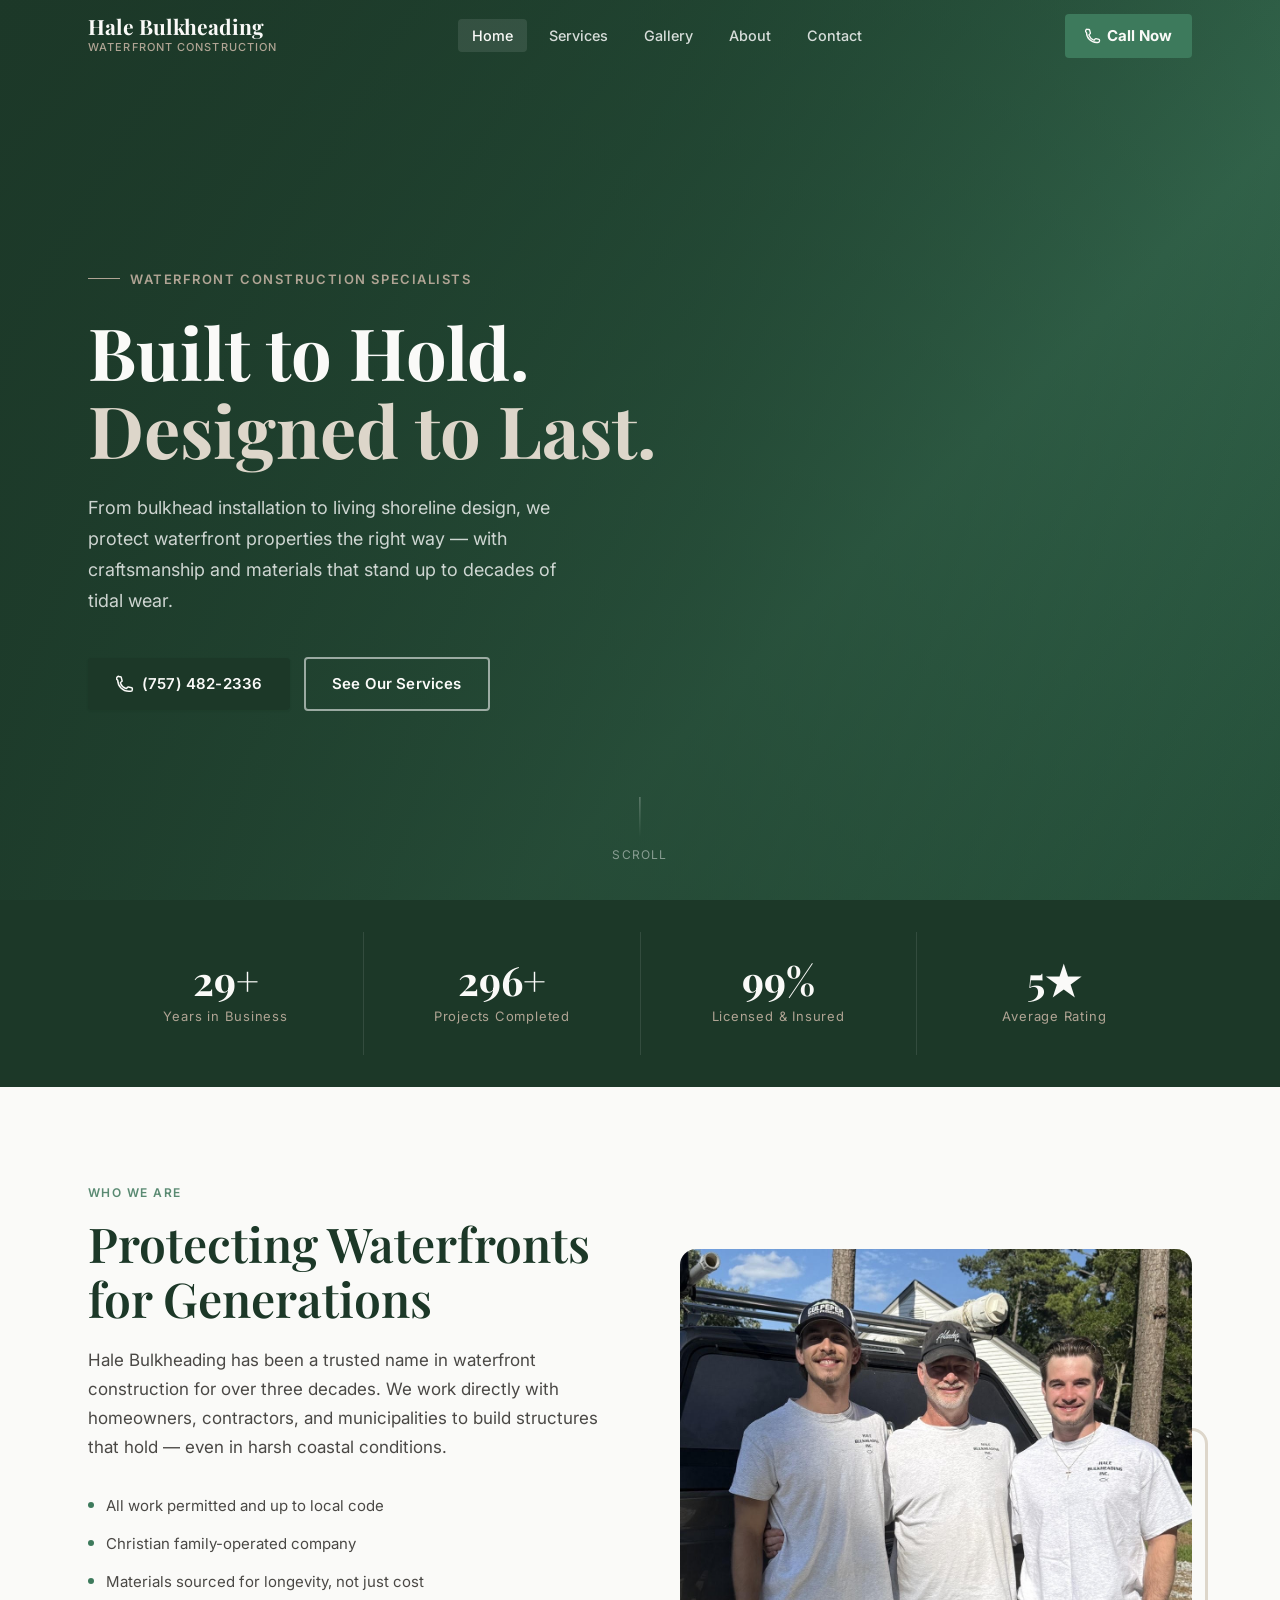
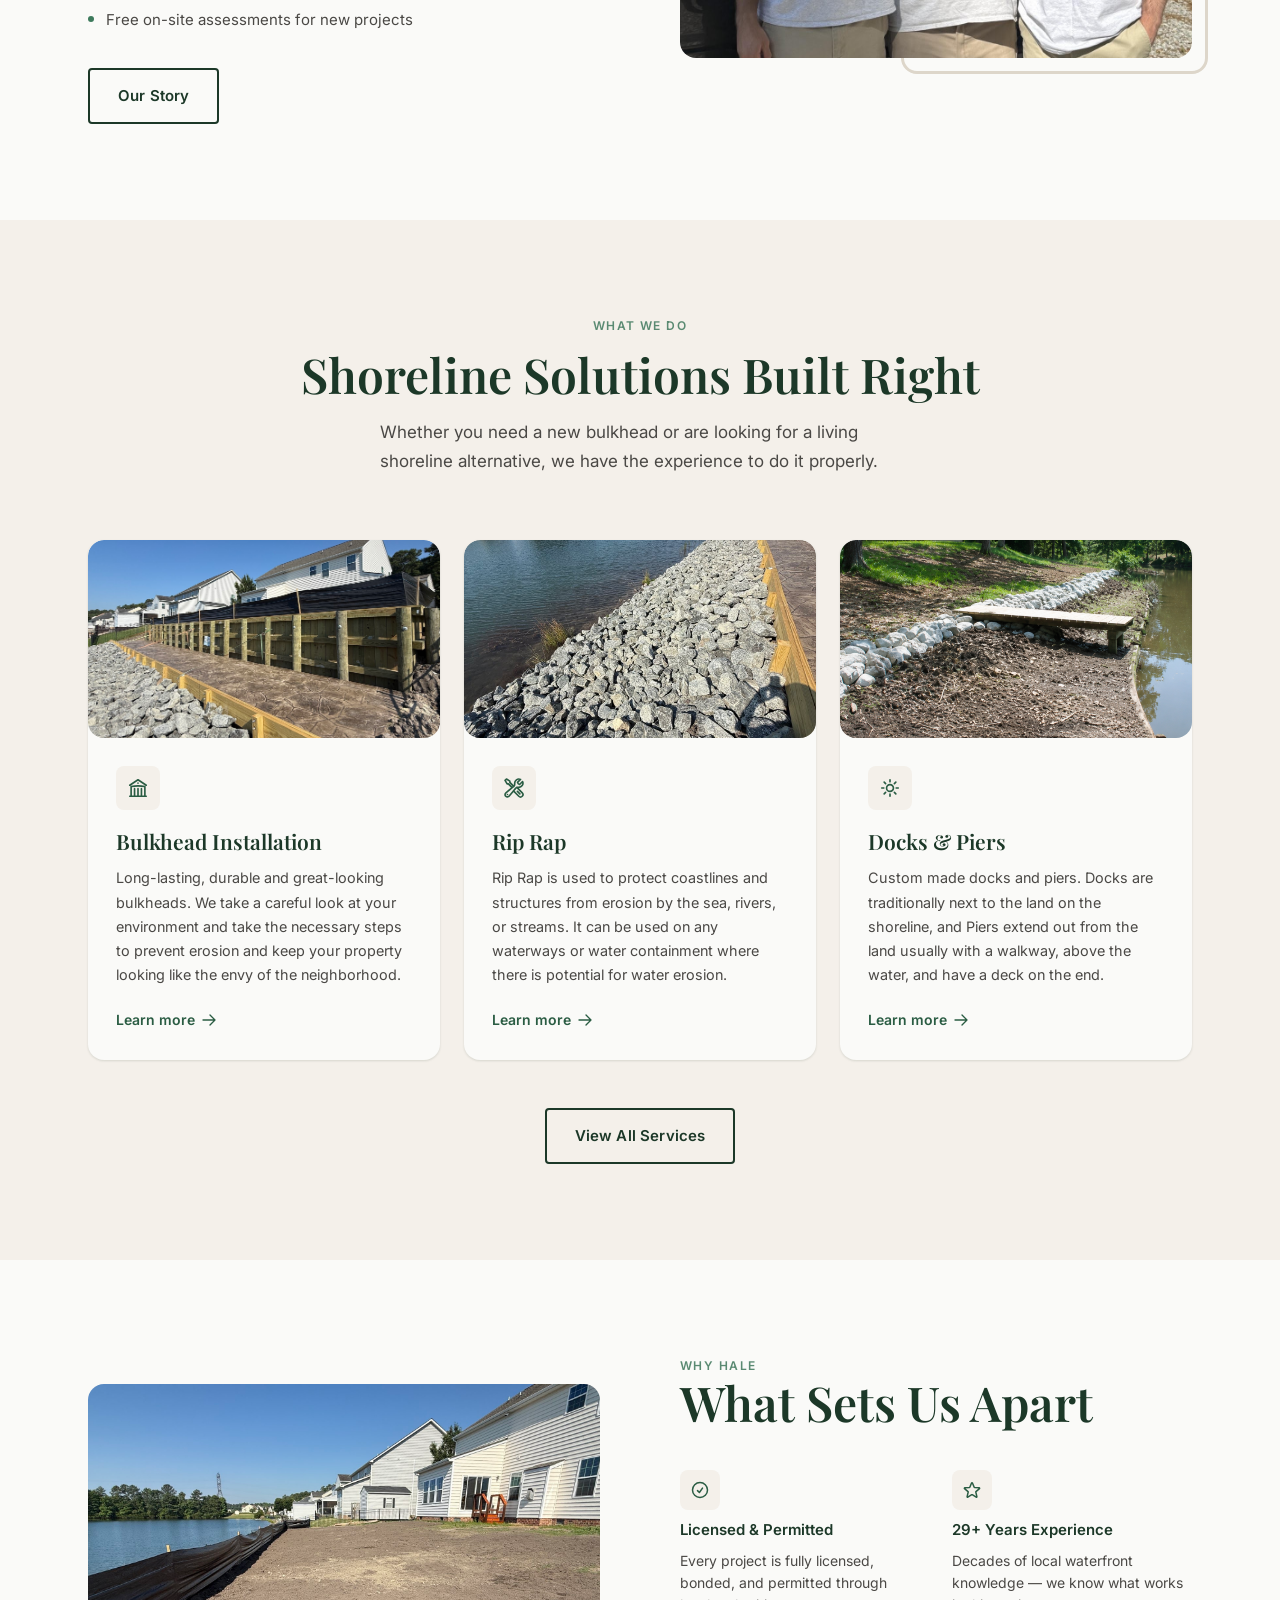
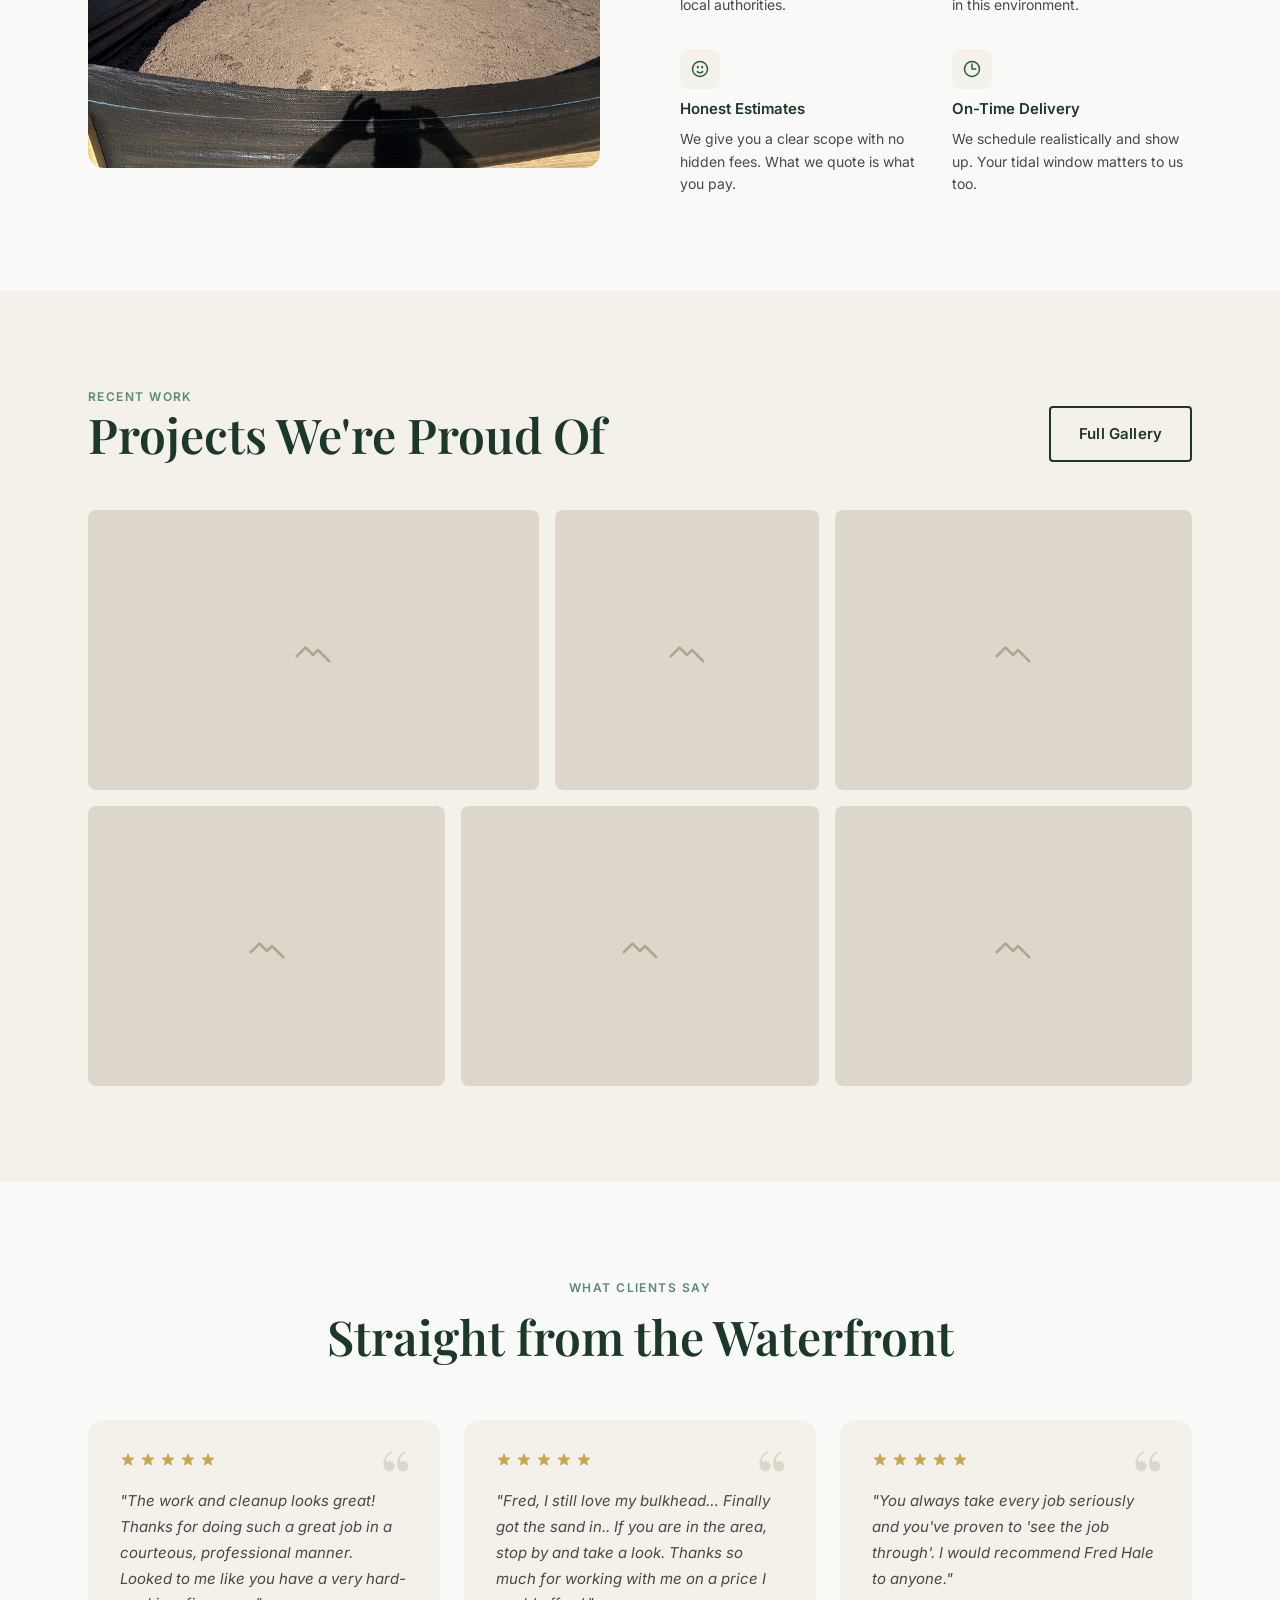
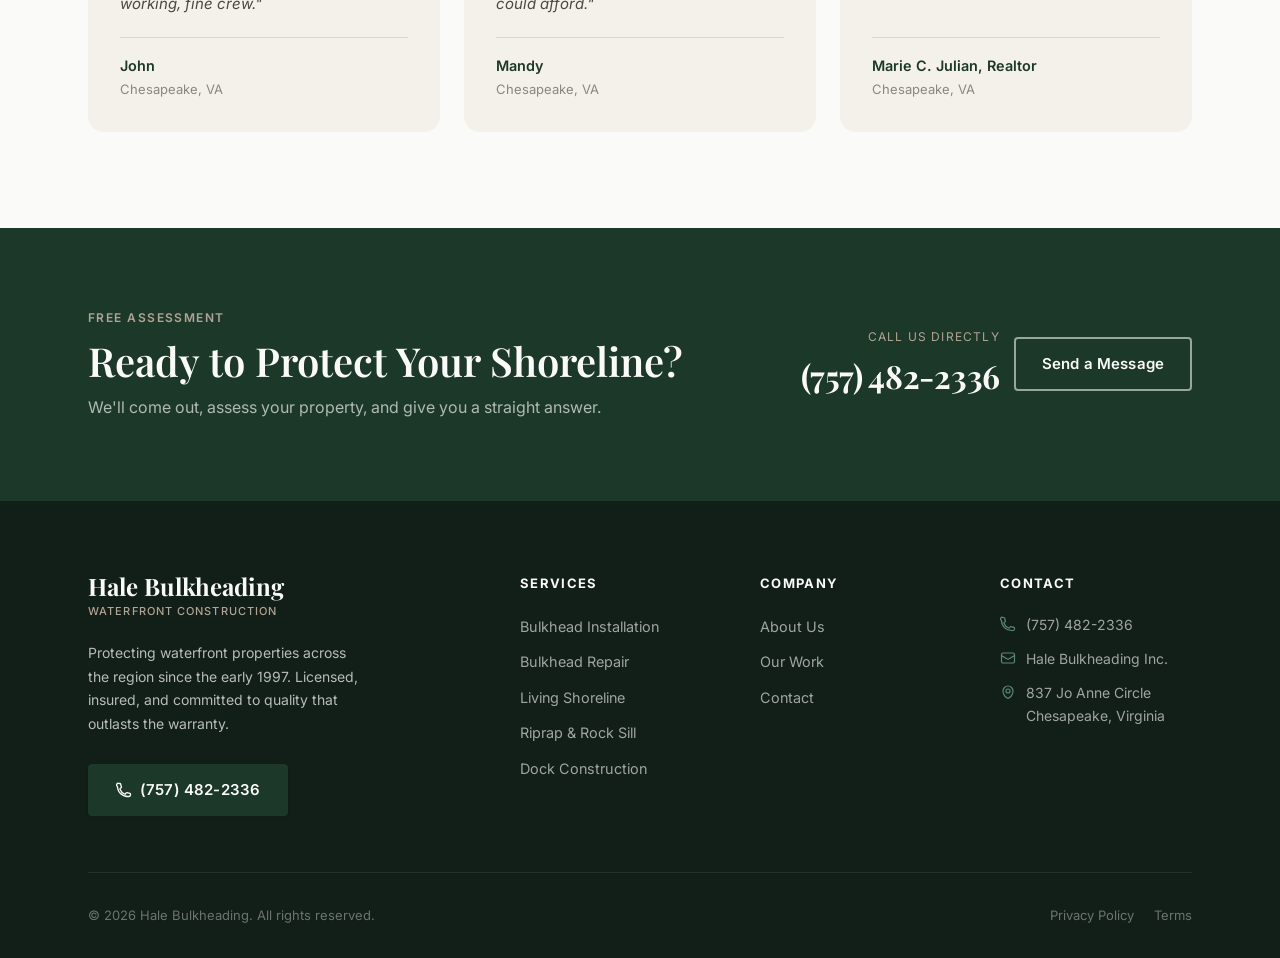
==== commit 33c43d61: "V2" ====
--- a/index.html
+++ b/index.html
@@ -129,7 +129,7 @@
           </div>
 
           <div class="intro__image-wrap reveal reveal--right">
-            <img src="images/HaleFamily.jpg" alt="The Hale Bulkheading family and crew" style="width:100%; border-radius:var(--radius-lg); display:block; object-fit:cover; aspect-ratio:5/4; position:relative; z-index:1;">
+            <img src="images/HaleFamilyPic.jpg" alt="The Hale Bulkheading family and crew" style="width:100%; border-radius:var(--radius-lg); display:block; object-fit:cover; aspect-ratio:5/4; position:relative; z-index:1;">
           </div>
         </div>
       </div>
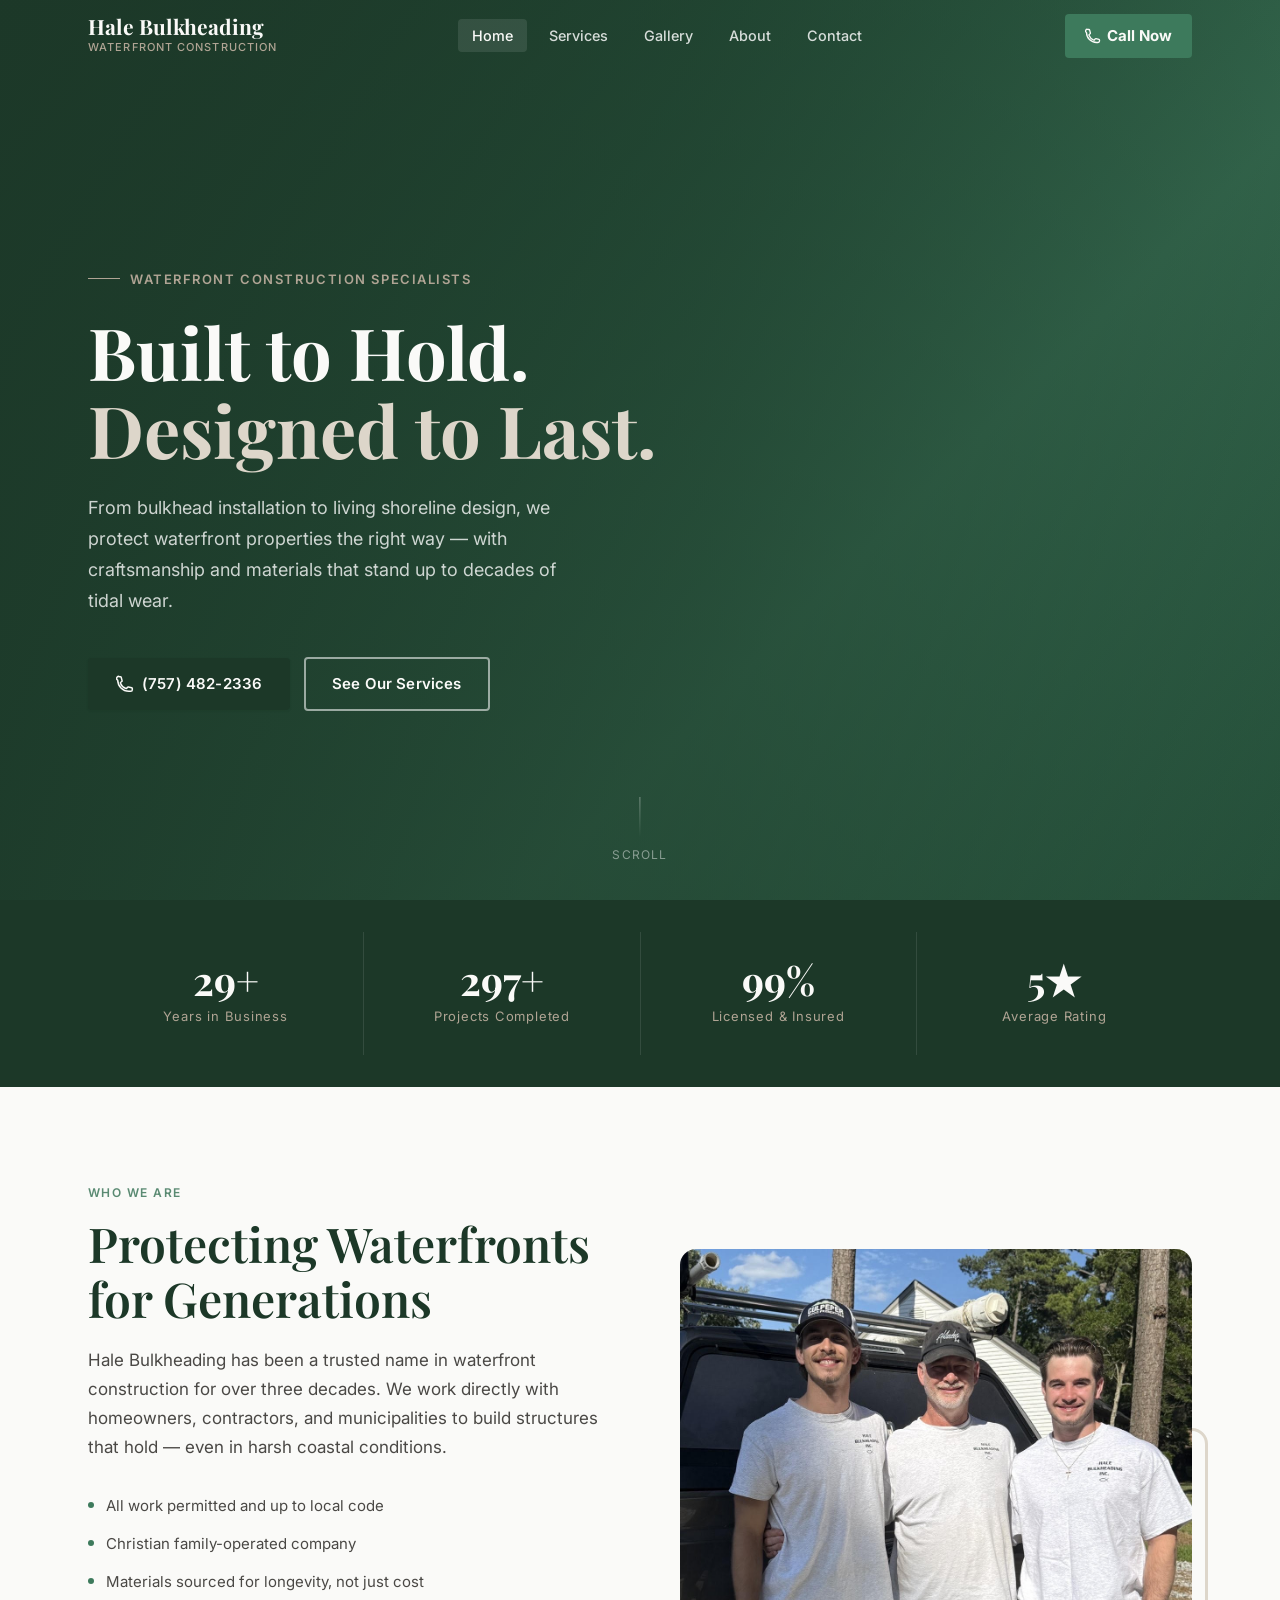
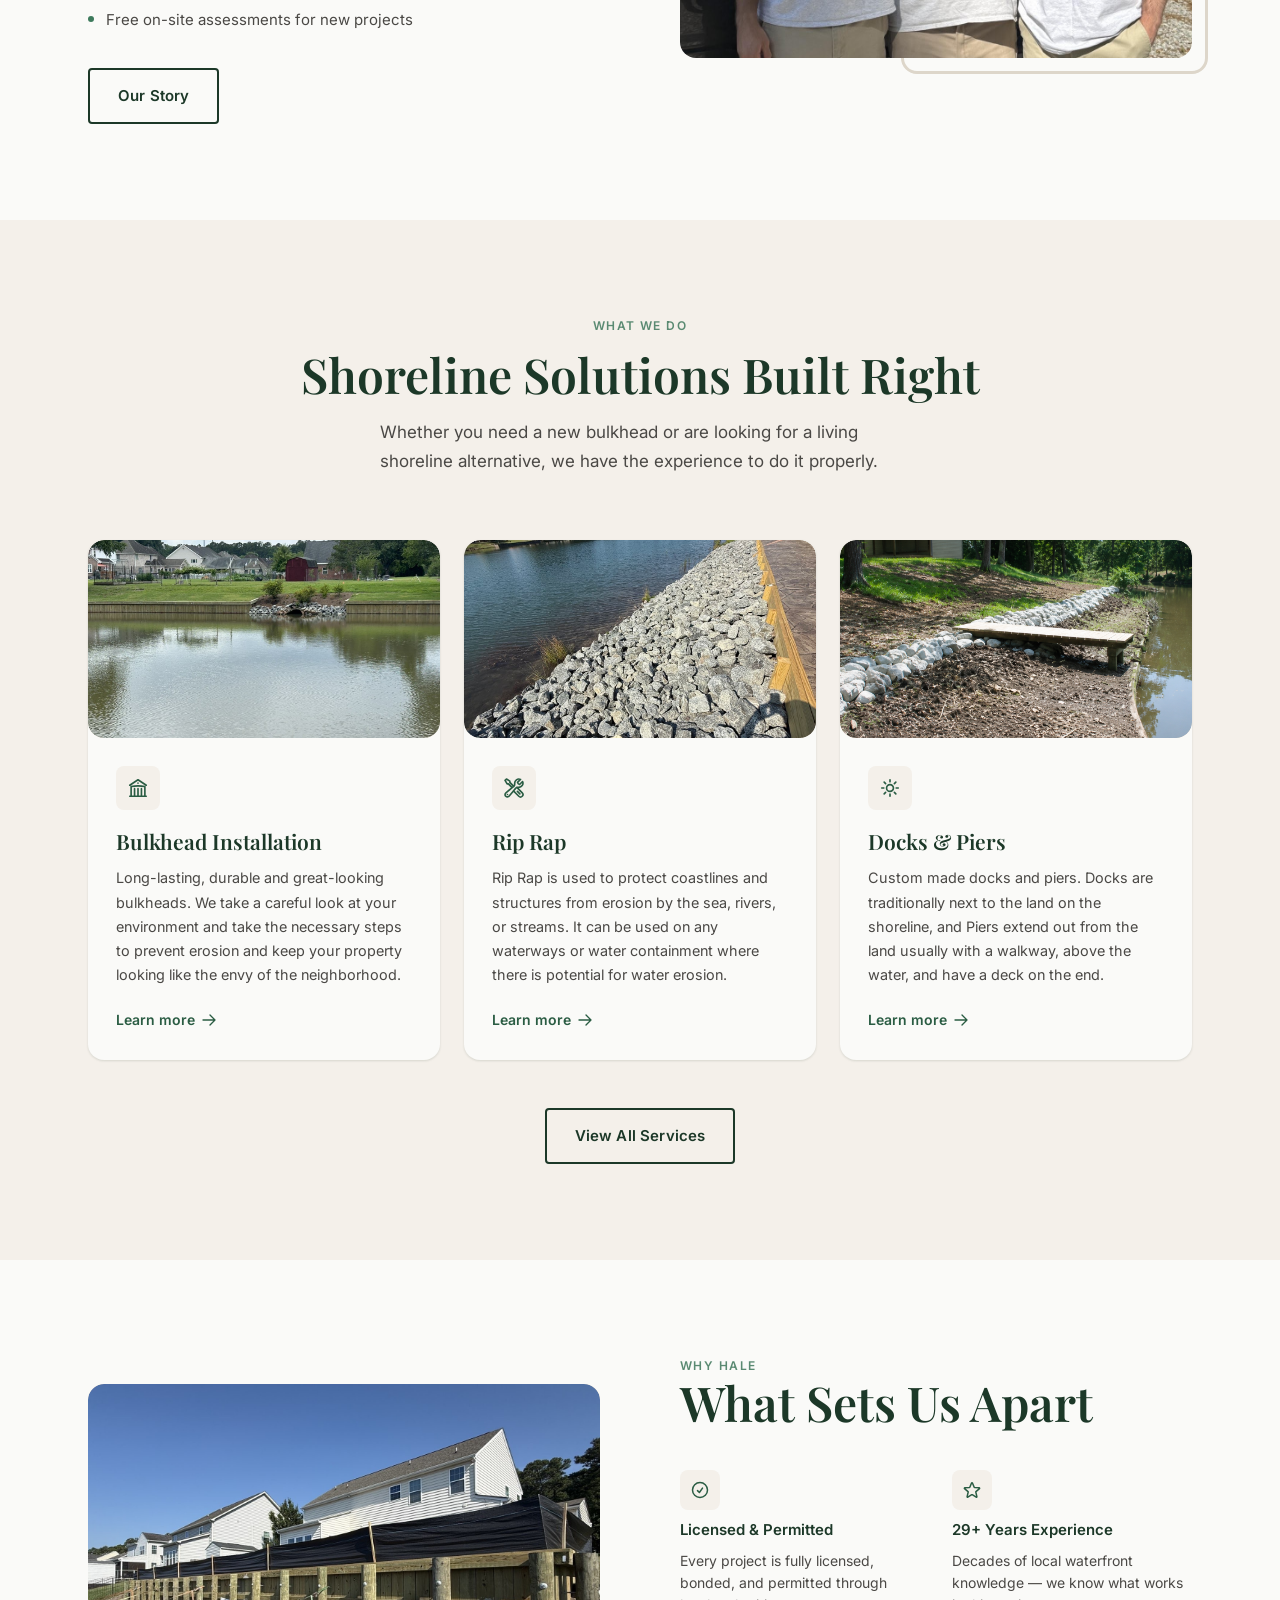
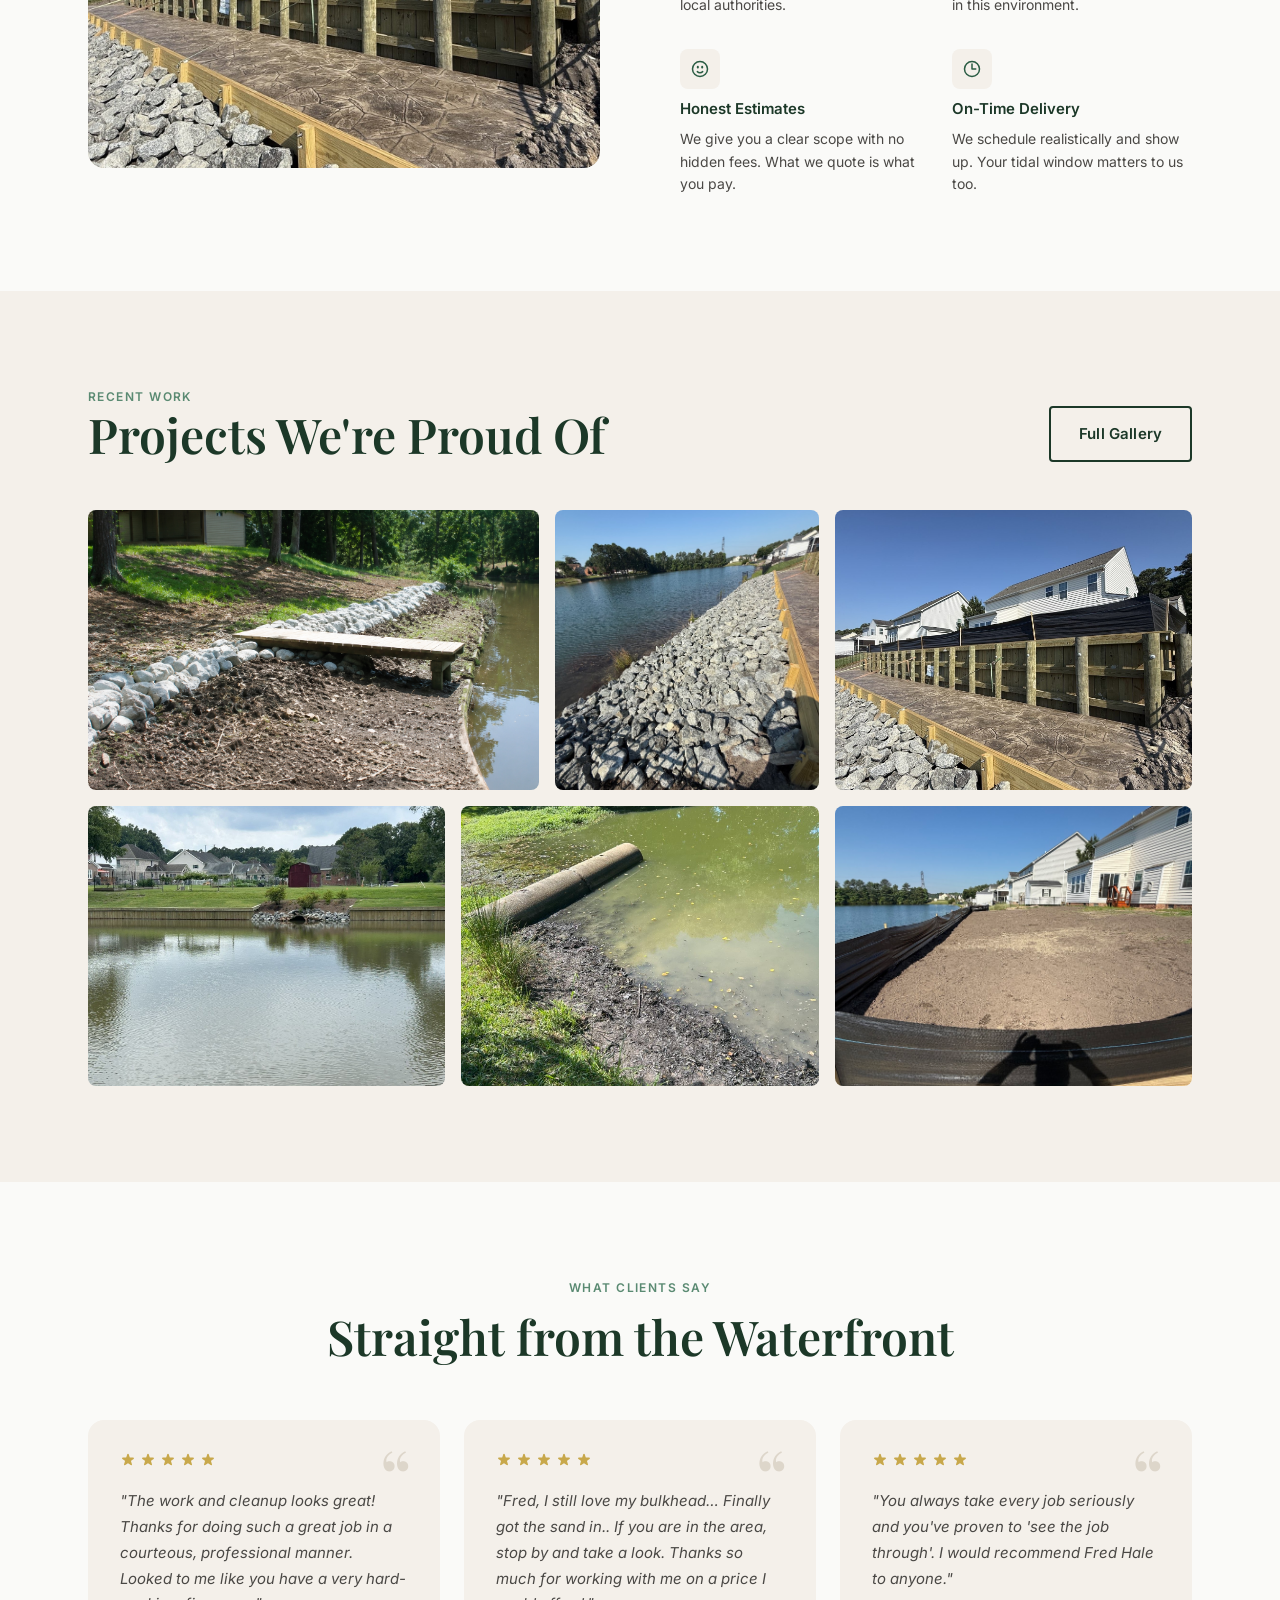
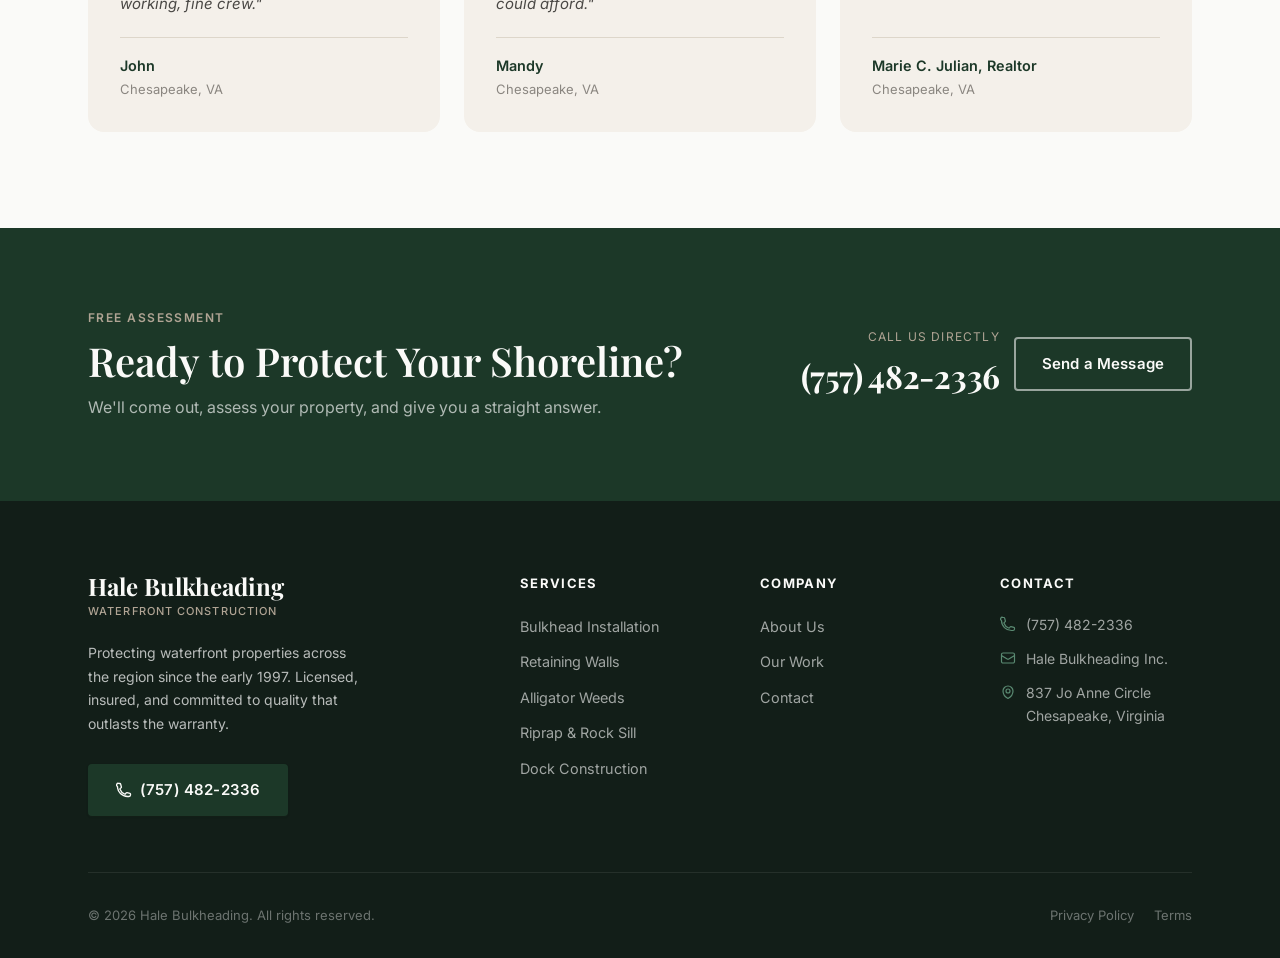
==== commit c1e8520b: "V4" ====
--- a/index.html
+++ b/index.html
@@ -152,8 +152,7 @@
           <div class="service-card reveal reveal-delay-1">
             <!-- Replace with: <img class="service-card__img img-placeholder--16x9" src="images/bulkhead-install.jpg" alt="New bulkhead installation"> -->
             <div class="service-card__img img-placeholder img-placeholder--16x9">
-              <img src="images/bulkhead.JPG" alt="Bulkhead" fill="none" viewBox="0 0 24 24" stroke-width="1.5" stroke="currentColor"><path stroke-linecap="round" stroke-linejoin="round" d="M2.25 15.75 7.5 10.5l4.5 4.5 3-3 6.75 6.75M21 3H3a.75.75 0 0 0-.75.75v16.5c0 .414.336.75.75.75h18a.75.75 0 0 0 .75-.75V3.75A.75.75 0 0 0 21 3Z"/></svg>
-              <span class="img-placeholder__label">Bulkhead install photo</span>
+              <img src="images/realbulkhead.jpg" alt="Bulkhead install photo">
             </div>
             <div class="service-card__body">
               <div class="service-card__icon">
@@ -171,8 +170,7 @@
           <!-- Card 2 -->
           <div class="service-card reveal reveal-delay-2">
             <div class="service-card__img img-placeholder img-placeholder--16x9">
-              <img src="images/riprap.JPG" alt="Rip Rap" fill="none" viewBox="0 0 24 24" stroke-width="1.5" stroke="currentColor"><path stroke-linecap="round" stroke-linejoin="round" d="M2.25 15.75 7.5 10.5l4.5 4.5 3-3 6.75 6.75M21 3H3a.75.75 0 0 0-.75.75v16.5c0 .414.336.75.75.75h18a.75.75 0 0 0 .75-.75V3.75A.75.75 0 0 0 21 3Z"/></svg>
-              <span class="img-placeholder__label">Rip Rap photo</span>
+              <img src="images/riprap.JPG" alt="Rip Rap photo">
             </div>
             <div class="service-card__body">
               <div class="service-card__icon">
@@ -190,8 +188,7 @@
           <!-- Card 3 -->
           <div class="service-card reveal reveal-delay-3">
             <div class="service-card__img img-placeholder img-placeholder--16x9">
-              <img src="images/dockpic.png" alt="Dock" fill="none" viewBox="0 0 24 24" stroke-width="1.5" stroke="currentColor"><path stroke-linecap="round" stroke-linejoin="round" d="M2.25 15.75 7.5 10.5l4.5 4.5 3-3 6.75 6.75M21 3H3a.75.75 0 0 0-.75.75v16.5c0 .414.336.75.75.75h18a.75.75 0 0 0 .75-.75V3.75A.75.75 0 0 0 21 3Z"/></svg>
-              <span class="img-placeholder__label">Dock photo</span>
+              <img src="images/dockpic.png" alt="Dock photo">
             </div>
             <div class="service-card__body">
               <div class="service-card__icon">
@@ -220,7 +217,7 @@
           <div class="reveal reveal--left">
             <!-- Replace with actual image -->
             <div class="img-placeholder img-placeholder--4x3">
-              <img src="images/misc.JPG" alt="Dock Picture">
+              <img src="images/bulkhead.JPG" alt="Retaining Wall Picture">
             </div>
           </div>
 
@@ -276,51 +273,39 @@
         <div class="gallery-grid">
           <div class="gallery-item reveal reveal-delay-1">
             <div class="img-placeholder">
-              <svg xmlns="http://www.w3.org/2000/svg" fill="none" viewBox="0 0 24 24" stroke-width="1.5" stroke="currentColor"><path stroke-linecap="round" stroke-linejoin="round" d="M2.25 15.75 7.5 10.5l4.5 4.5 3-3 6.75 6.75"/></svg>
-            </div>
-            <div class="gallery-item__overlay">
-              <span class="gallery-item__caption">Bulkhead</span>
-            </div>
+              <img src="images/dockpic.png" alt="Dock Picture">
+            </div>
+            <div class="gallery-item__overlay"></div>
           </div>
           <div class="gallery-item reveal reveal-delay-2">
             <div class="img-placeholder">
-              <svg xmlns="http://www.w3.org/2000/svg" fill="none" viewBox="0 0 24 24" stroke-width="1.5" stroke="currentColor"><path stroke-linecap="round" stroke-linejoin="round" d="M2.25 15.75 7.5 10.5l4.5 4.5 3-3 6.75 6.75"/></svg>
-            </div>
-            <div class="gallery-item__overlay">
-              <span class="gallery-item__caption">Shoreline</span>
-            </div>
+              <img src="images/riprap.JPG" alt="Rip Rap Picture">
+            </div>
+            <div class="gallery-item__overlay"></div>
           </div>
           <div class="gallery-item reveal reveal-delay-3">
             <div class="img-placeholder">
-              <svg xmlns="http://www.w3.org/2000/svg" fill="none" viewBox="0 0 24 24" stroke-width="1.5" stroke="currentColor"><path stroke-linecap="round" stroke-linejoin="round" d="M2.25 15.75 7.5 10.5l4.5 4.5 3-3 6.75 6.75"/></svg>
-            </div>
-            <div class="gallery-item__overlay">
-              <span class="gallery-item__caption">Seawall Repair</span>
-            </div>
+              <img src="images/bulkhead.JPG" alt="Retaining Wall Picture">
+            </div>
+            <div class="gallery-item__overlay"></div>
           </div>
           <div class="gallery-item reveal reveal-delay-1">
             <div class="img-placeholder">
-              <svg xmlns="http://www.w3.org/2000/svg" fill="none" viewBox="0 0 24 24" stroke-width="1.5" stroke="currentColor"><path stroke-linecap="round" stroke-linejoin="round" d="M2.25 15.75 7.5 10.5l4.5 4.5 3-3 6.75 6.75"/></svg>
-            </div>
-            <div class="gallery-item__overlay">
-              <span class="gallery-item__caption">New Install</span>
-            </div>
+              <img src="images/realbulkhead.jpg" alt="Bulkhead Picture">
+            </div>
+            <div class="gallery-item__overlay"></div>
           </div>
           <div class="gallery-item reveal reveal-delay-2">
             <div class="img-placeholder">
-              <svg xmlns="http://www.w3.org/2000/svg" fill="none" viewBox="0 0 24 24" stroke-width="1.5" stroke="currentColor"><path stroke-linecap="round" stroke-linejoin="round" d="M2.25 15.75 7.5 10.5l4.5 4.5 3-3 6.75 6.75"/></svg>
-            </div>
-            <div class="gallery-item__overlay">
-              <span class="gallery-item__caption">Riprap</span>
-            </div>
+              <img src="images/alligatorweeds.jpg" alt="Alligator Weeds Picture">
+            </div>
+            <div class="gallery-item__overlay"></div>
           </div>
           <div class="gallery-item reveal reveal-delay-3">
             <div class="img-placeholder">
-              <svg xmlns="http://www.w3.org/2000/svg" fill="none" viewBox="0 0 24 24" stroke-width="1.5" stroke="currentColor"><path stroke-linecap="round" stroke-linejoin="round" d="M2.25 15.75 7.5 10.5l4.5 4.5 3-3 6.75 6.75"/></svg>
-            </div>
-            <div class="gallery-item__overlay">
-              <span class="gallery-item__caption">Bulkhead + Dock Combo</span>
-            </div>
+              <img src="images/misc.JPG" alt="Construction Picture">
+            </div>
+            <div class="gallery-item__overlay"></div>
           </div>
         </div>
       </div>
@@ -422,8 +407,8 @@
           <h4>Services</h4>
           <ul>
             <li><a href="services.html#installation">Bulkhead Installation</a></li>
-            <li><a href="services.html#repair">Bulkhead Repair</a></li>
-            <li><a href="services.html#living">Living Shoreline</a></li>
+            <li><a href="services.html#repair">Retaining Walls</a></li>
+            <li><a href="services.html#living">Alligator Weeds</a></li>
             <li><a href="services.html#riprap">Riprap &amp; Rock Sill</a></li>
             <li><a href="services.html#dock">Dock Construction</a></li>
           </ul>
--- a/css/styles.css
+++ b/css/styles.css
@@ -266,6 +266,8 @@
   border-top: 1px solid rgba(255,255,255,0.1);
   flex-direction: column;
   gap: 4px;
+  z-index: 99;
+  box-shadow: 0 8px 24px rgba(0,0,0,0.25);
 }
 .nav__mobile.open {
   display: flex;
@@ -510,6 +512,14 @@
 .img-placeholder svg {
   width: 40px; height: 40px;
   color: var(--stone-mid);
+}
+
+.img-placeholder img {
+  width: 100%;
+  height: 100%;
+  object-fit: cover;
+  object-position: center;
+  border-radius: inherit;
 }
 
 .img-placeholder__label {
@@ -1349,10 +1359,18 @@
   .form-row { grid-template-columns: 1fr; }
   .contact-form { padding: 28px; }
   .footer__grid { grid-template-columns: 1fr; }
+
+  /* About page inline-style grids */
+  .values-grid { grid-template-columns: 1fr !important; }
+  .about-story__grid img { aspect-ratio: 3/2 !important; }
 }
 
 @media (max-width: 480px) {
   .hero__actions { flex-direction: column; align-items: flex-start; }
   .gallery-masonry { grid-template-columns: 1fr; }
   .team-grid { grid-template-columns: 1fr; }
-}
+
+  /* Tighten stats bar on very small screens */
+  .stat-item { padding: 20px 16px; }
+  .stat-item__number { font-size: 2rem; }
+}
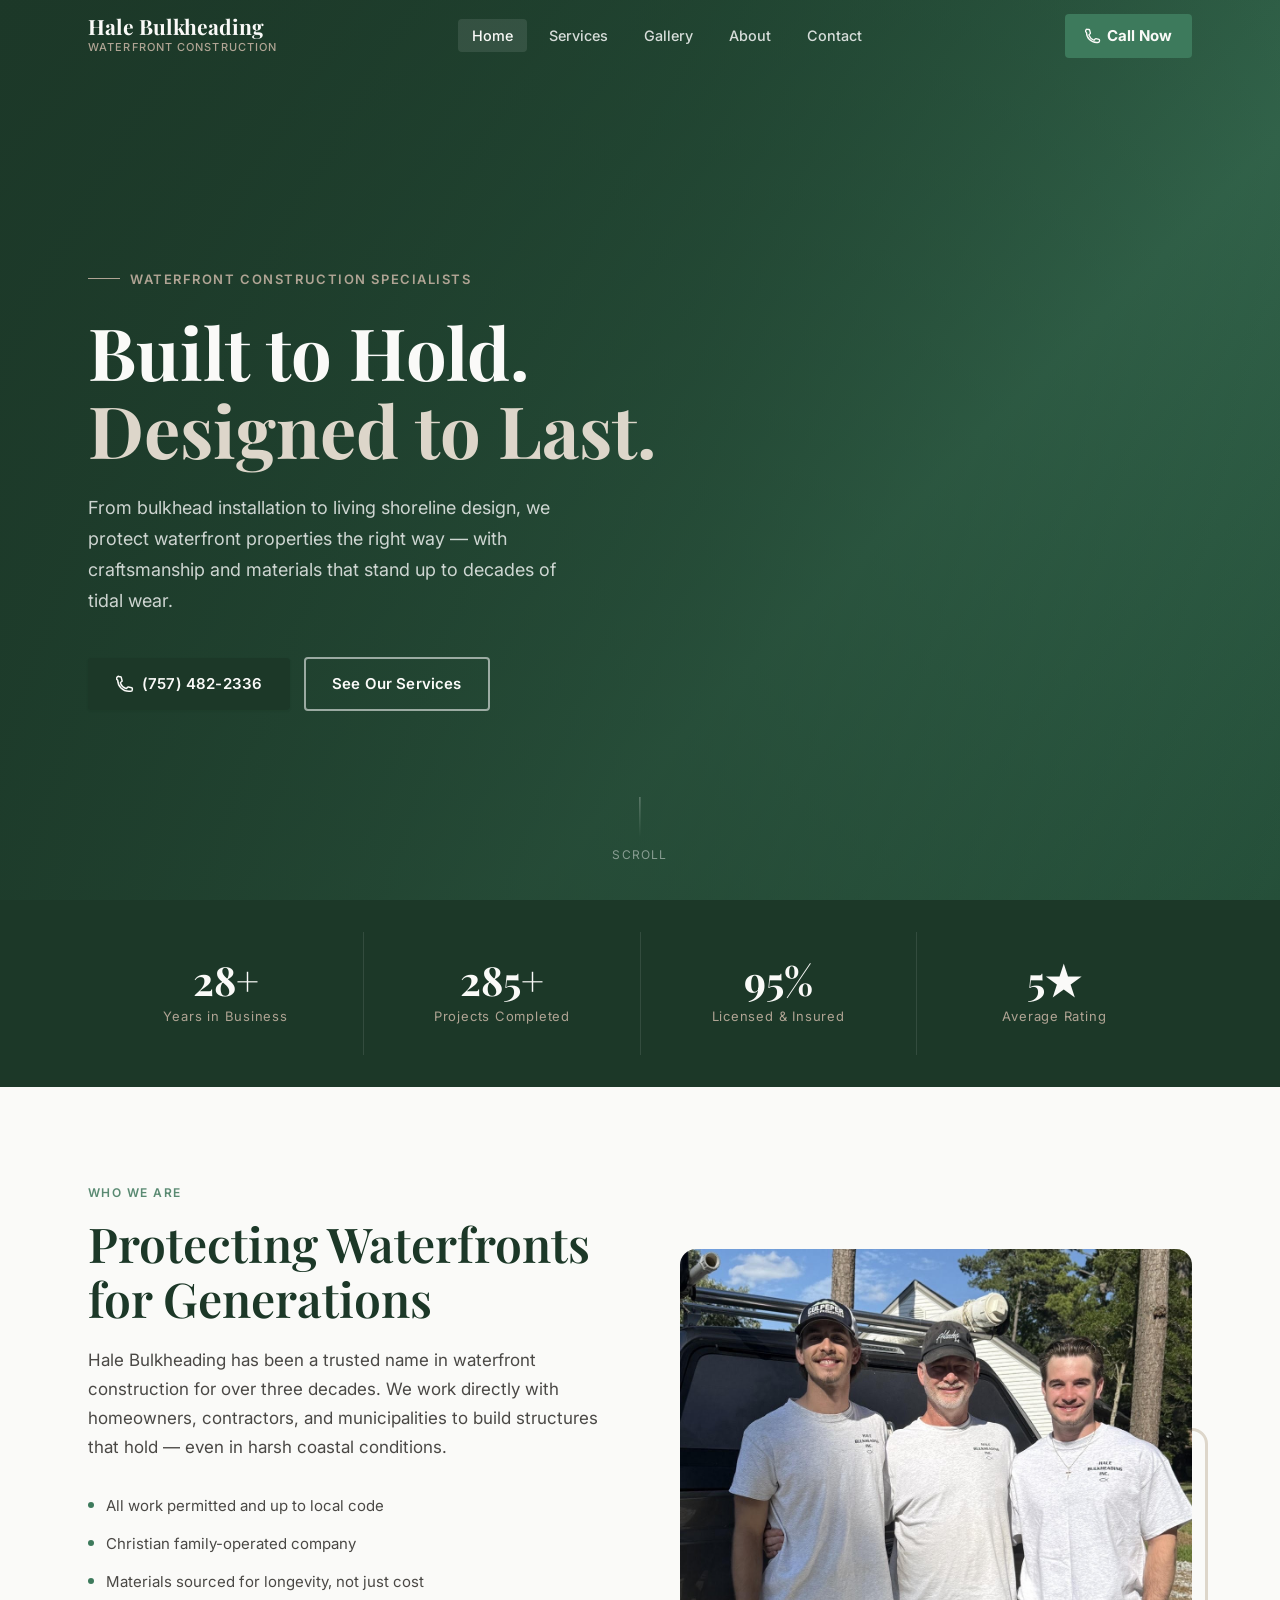
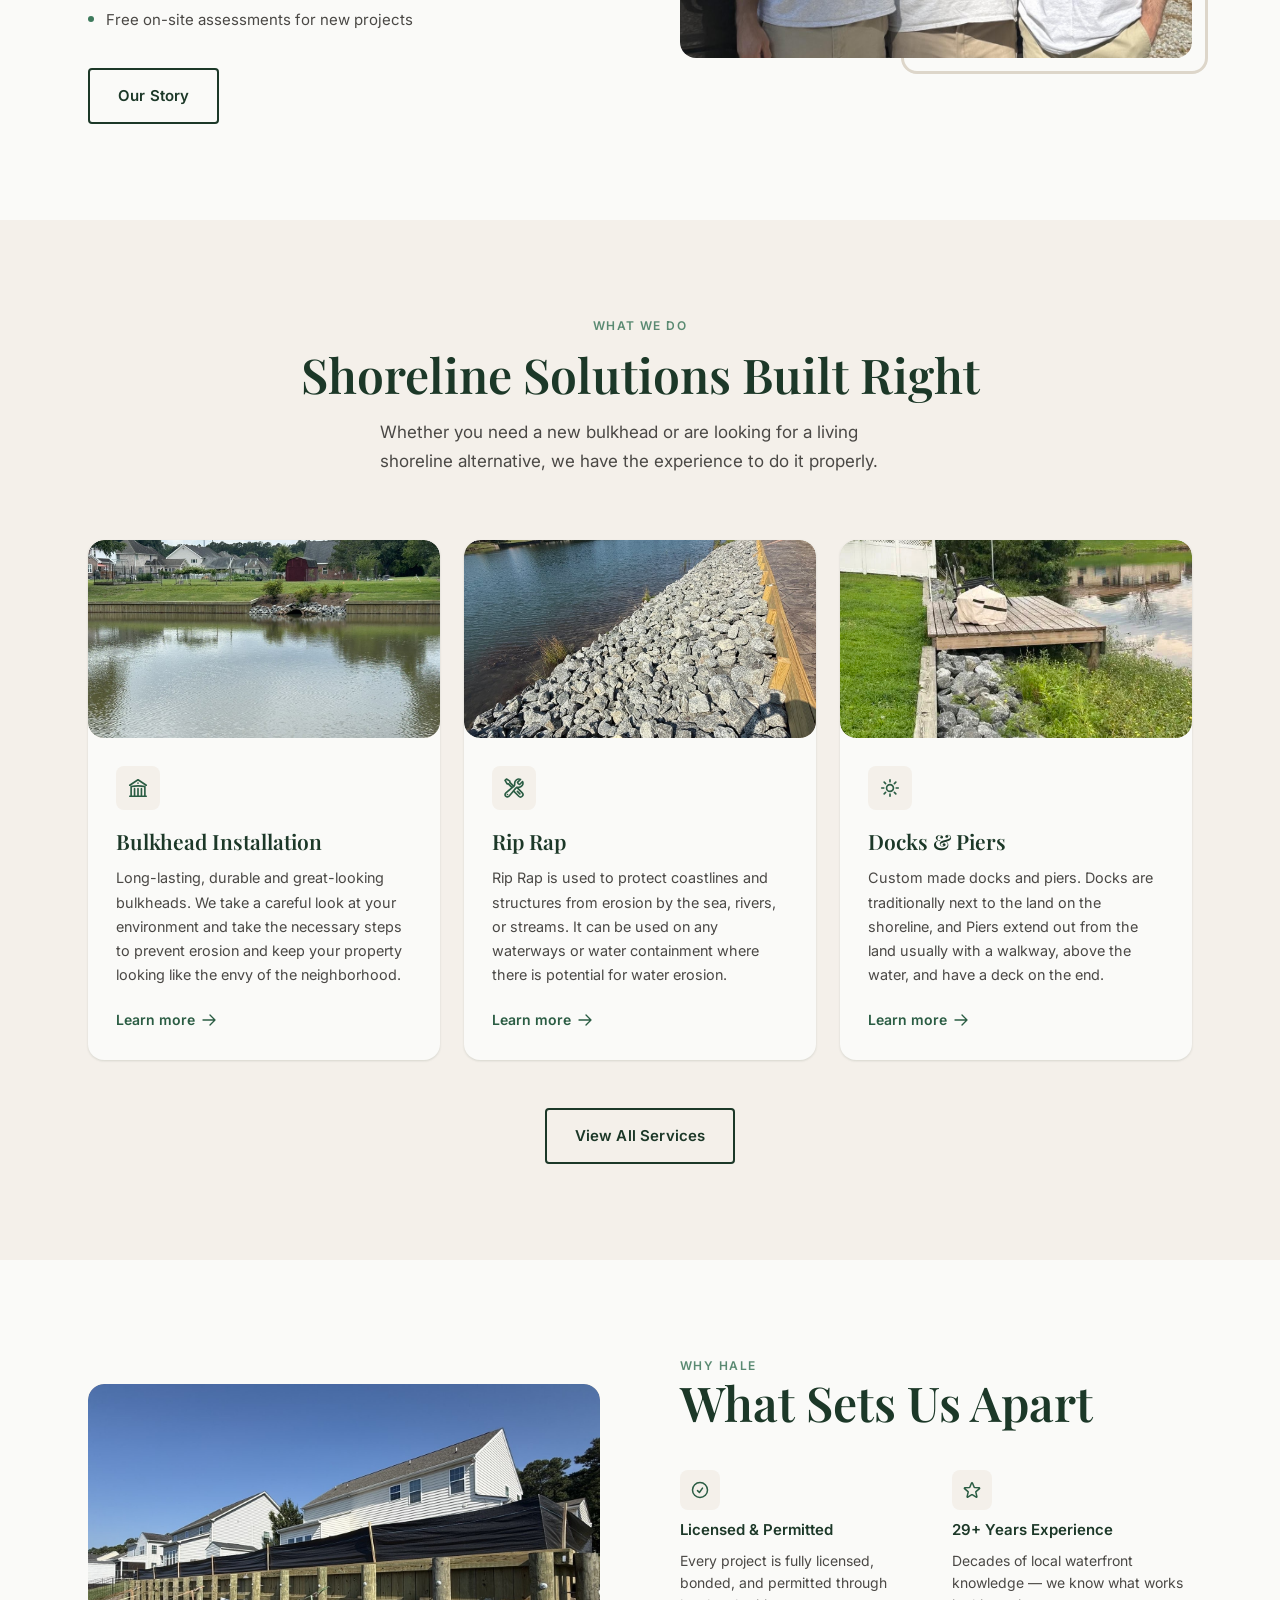
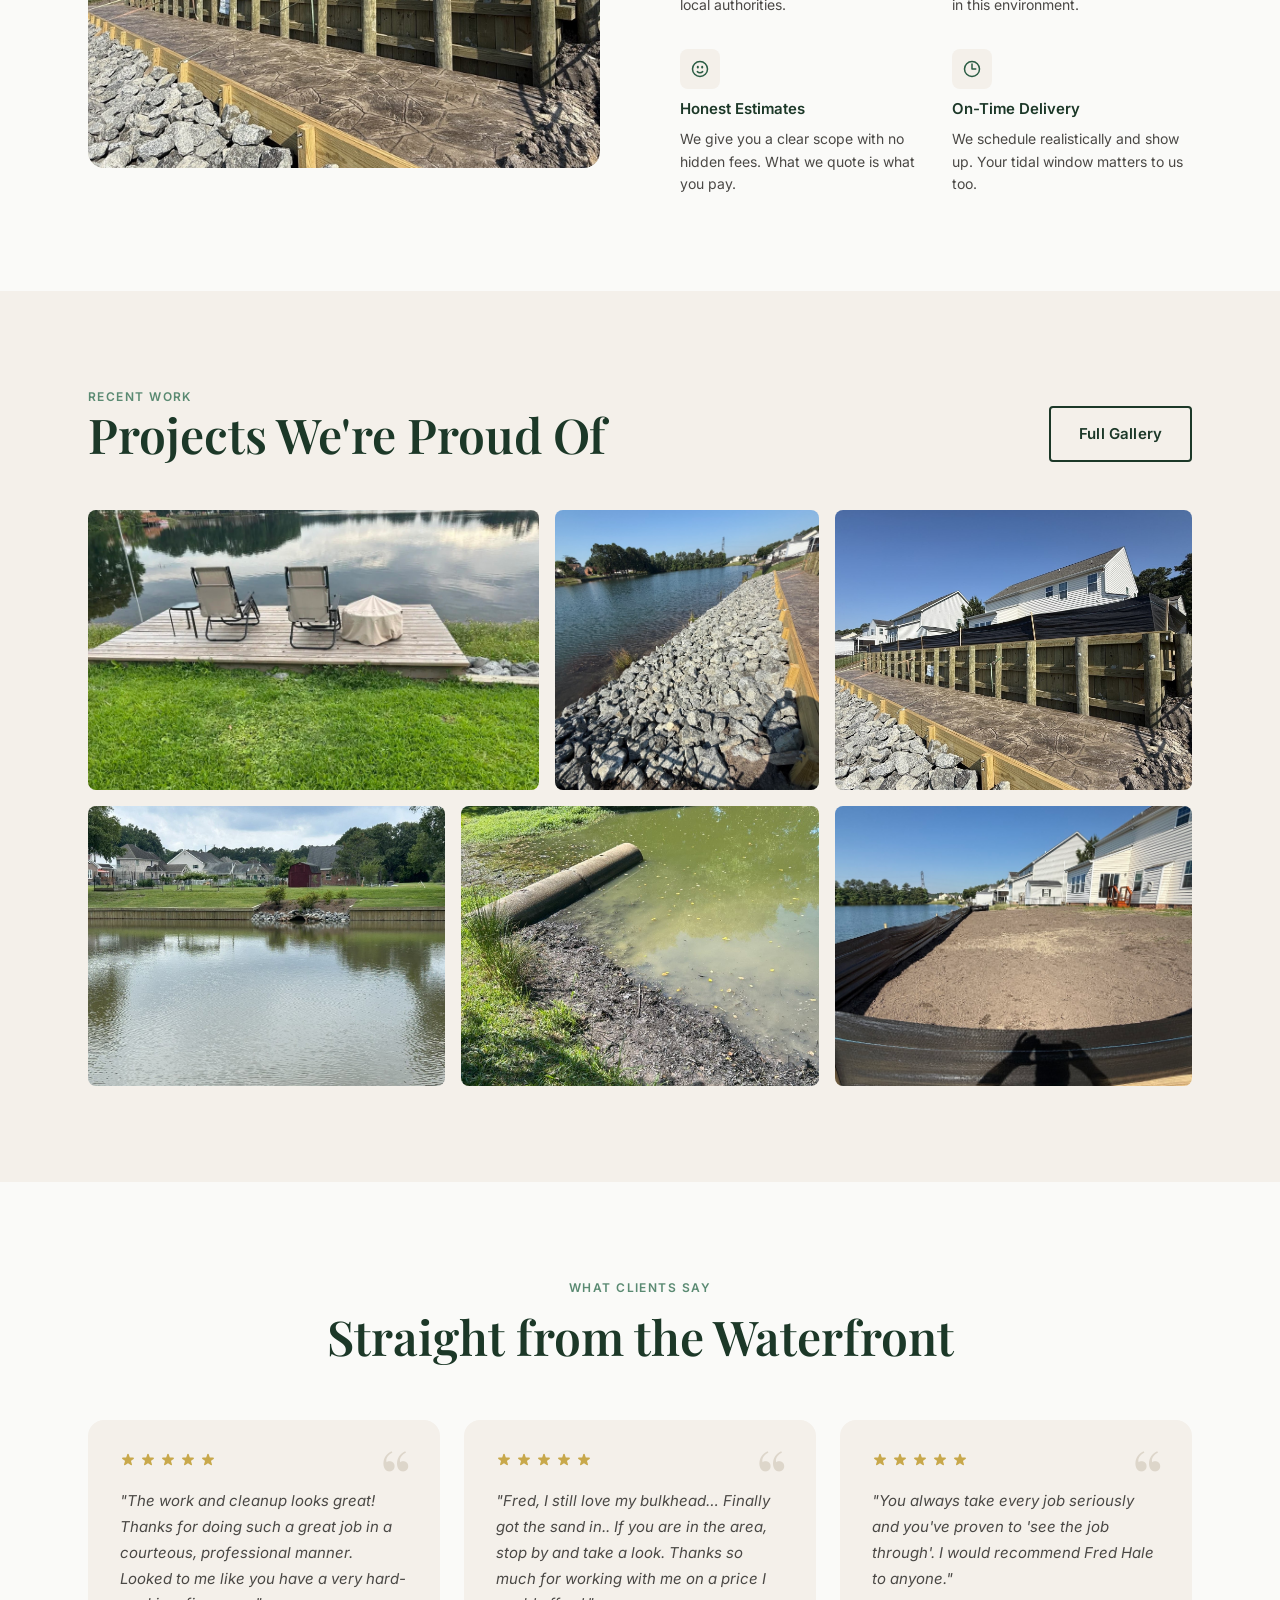
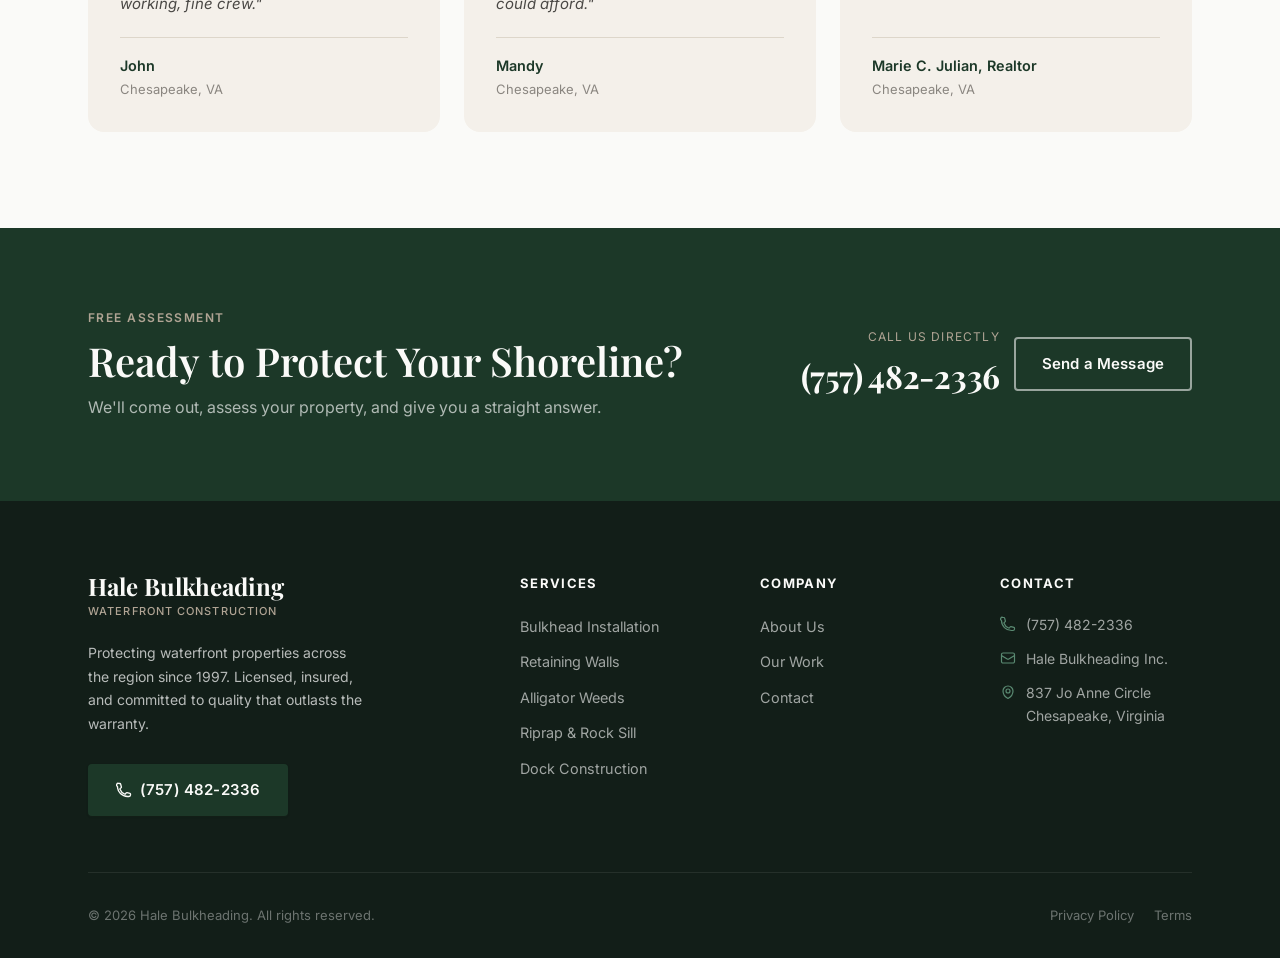
==== commit 5e24ca74: "V6" ====
--- a/index.html
+++ b/index.html
@@ -5,6 +5,7 @@
   <meta name="viewport" content="width=device-width, initial-scale=1.0">
   <title>Hale Bulkheading — Waterfront Construction & Shoreline Solutions</title>
   <meta name="description" content="Hale Bulkheading specializes in bulkhead installation, repair, and living shoreline solutions for waterfront properties. Serving the region for over 29 years.">
+  <link rel="icon" type="image/svg+xml" href="favicon.svg">
   <link rel="stylesheet" href="css/styles.css">
 </head>
 <body>
@@ -25,7 +26,7 @@
         <li><a href="about.html#contact" class="nav__link">Contact</a></li>
       </ul>
 
-      <a href="tel:+1XXXXXXXXXX" class="nav__cta">
+      <a href="tel:+17574822336" class="nav__cta">
         <svg xmlns="http://www.w3.org/2000/svg" fill="none" viewBox="0 0 24 24" stroke-width="2" stroke="currentColor"><path stroke-linecap="round" stroke-linejoin="round" d="M2.25 6.75c0 8.284 6.716 15 15 15h2.25a2.25 2.25 0 0 0 2.25-2.25v-1.372c0-.516-.351-.966-.852-1.091l-4.423-1.106c-.44-.11-.902.055-1.173.417l-.97 1.293c-.282.376-.769.542-1.21.38a12.035 12.035 0 0 1-7.143-7.143c-.162-.441.004-.928.38-1.21l1.293-.97c.363-.271.527-.734.417-1.173L6.963 3.102a1.125 1.125 0 0 0-1.091-.852H4.5A2.25 2.25 0 0 0 2.25 6.75Z"/></svg>
         Call Now
       </a>
@@ -43,7 +44,7 @@
     <a href="gallery.html"  class="nav__link">Gallery</a>
     <a href="about.html"    class="nav__link">About</a>
     <a href="about.html#contact" class="nav__link">Contact</a>
-    <a href="tel:+1XXXXXXXXXX" class="nav__cta">
+    <a href="tel:+17574822336" class="nav__cta">
       <svg xmlns="http://www.w3.org/2000/svg" fill="none" viewBox="0 0 24 24" stroke-width="2" stroke="currentColor"><path stroke-linecap="round" stroke-linejoin="round" d="M2.25 6.75c0 8.284 6.716 15 15 15h2.25a2.25 2.25 0 0 0 2.25-2.25v-1.372c0-.516-.351-.966-.852-1.091l-4.423-1.106c-.44-.11-.902.055-1.173.417l-.97 1.293c-.282.376-.769.542-1.21.38a12.035 12.035 0 0 1-7.143-7.143c-.162-.441.004-.928.38-1.21l1.293-.97c.363-.271.527-.734.417-1.173L6.963 3.102a1.125 1.125 0 0 0-1.091-.852H4.5A2.25 2.25 0 0 0 2.25 6.75Z"/></svg>
       Call Now
     </a>
@@ -68,7 +69,7 @@
           that stand up to decades of tidal wear.
         </p>
         <div class="hero__actions">
-          <a href="tel:+1XXXXXXXXXX" class="btn btn--primary">
+          <a href="tel:+17574822336" class="btn btn--primary">
             <svg xmlns="http://www.w3.org/2000/svg" fill="none" viewBox="0 0 24 24" stroke-width="2" stroke="currentColor"><path stroke-linecap="round" stroke-linejoin="round" d="M2.25 6.75c0 8.284 6.716 15 15 15h2.25a2.25 2.25 0 0 0 2.25-2.25v-1.372c0-.516-.351-.966-.852-1.091l-4.423-1.106c-.44-.11-.902.055-1.173.417l-.97 1.293c-.282.376-.769.542-1.21.38a12.035 12.035 0 0 1-7.143-7.143c-.162-.441.004-.928.38-1.21l1.293-.97c.363-.271.527-.734.417-1.173L6.963 3.102a1.125 1.125 0 0 0-1.091-.852H4.5A2.25 2.25 0 0 0 2.25 6.75Z"/></svg>
             (757) 482-2336
           </a>
@@ -188,7 +189,7 @@
           <!-- Card 3 -->
           <div class="service-card reveal reveal-delay-3">
             <div class="service-card__img img-placeholder img-placeholder--16x9">
-              <img src="images/dockpic.png" alt="Dock photo">
+              <img src="images/haledock3.jpg" alt="Dock photo">
             </div>
             <div class="service-card__body">
               <div class="service-card__icon">
@@ -273,7 +274,7 @@
         <div class="gallery-grid">
           <div class="gallery-item reveal reveal-delay-1">
             <div class="img-placeholder">
-              <img src="images/dockpic.png" alt="Dock Picture">
+              <img src="images/haledock2.jpg" alt="Dock Picture">
             </div>
             <div class="gallery-item__overlay"></div>
           </div>
@@ -379,7 +380,7 @@
           <div class="cta-band__actions">
             <div class="cta-band__phone">
               <span class="cta-band__phone-label">Call Us Directly</span>
-              <a href="tel:+1XXXXXXXXXX" class="cta-band__phone-number">(757) 482-2336</a>
+              <a href="tel:+17574822336" class="cta-band__phone-number">(757) 482-2336</a>
             </div>
             <a href="about.html#contact" class="btn btn--ghost">Send a Message</a>
           </div>
@@ -396,8 +397,8 @@
         <div class="footer__brand">
           <span class="nav__logo-name">Hale Bulkheading</span>
           <span class="nav__logo-tag">Waterfront Construction</span>
-          <p>Protecting waterfront properties across the region since the early 1997. Licensed, insured, and committed to quality that outlasts the warranty.</p>
-          <a href="tel:+1XXXXXXXXXX" class="btn btn--primary" style="display:inline-flex; margin-top:4px;">
+          <p>Protecting waterfront properties across the region since 1997. Licensed, insured, and committed to quality that outlasts the warranty.</p>
+          <a href="tel:+17574822336" class="btn btn--primary" style="display:inline-flex; margin-top:4px;">
             <svg xmlns="http://www.w3.org/2000/svg" fill="none" viewBox="0 0 24 24" stroke-width="2" stroke="currentColor" style="width:16px;height:16px"><path stroke-linecap="round" stroke-linejoin="round" d="M2.25 6.75c0 8.284 6.716 15 15 15h2.25a2.25 2.25 0 0 0 2.25-2.25v-1.372c0-.516-.351-.966-.852-1.091l-4.423-1.106c-.44-.11-.902.055-1.173.417l-.97 1.293c-.282.376-.769.542-1.21.38a12.035 12.035 0 0 1-7.143-7.143c-.162-.441.004-.928.38-1.21l1.293-.97c.363-.271.527-.734.417-1.173L6.963 3.102a1.125 1.125 0 0 0-1.091-.852H4.5A2.25 2.25 0 0 0 2.25 6.75Z"/></svg>
             (757) 482-2336
           </a>
@@ -443,8 +444,8 @@
       <div class="footer__bottom">
         <p class="footer__copy">&copy; 2026 Hale Bulkheading. All rights reserved.</p>
         <div class="footer__links">
-          <a href="#">Privacy Policy</a>
-          <a href="#">Terms</a>
+          <a href="privacy.html">Privacy Policy</a>
+          <a href="terms.html">Terms</a>
         </div>
       </div>
     </div>
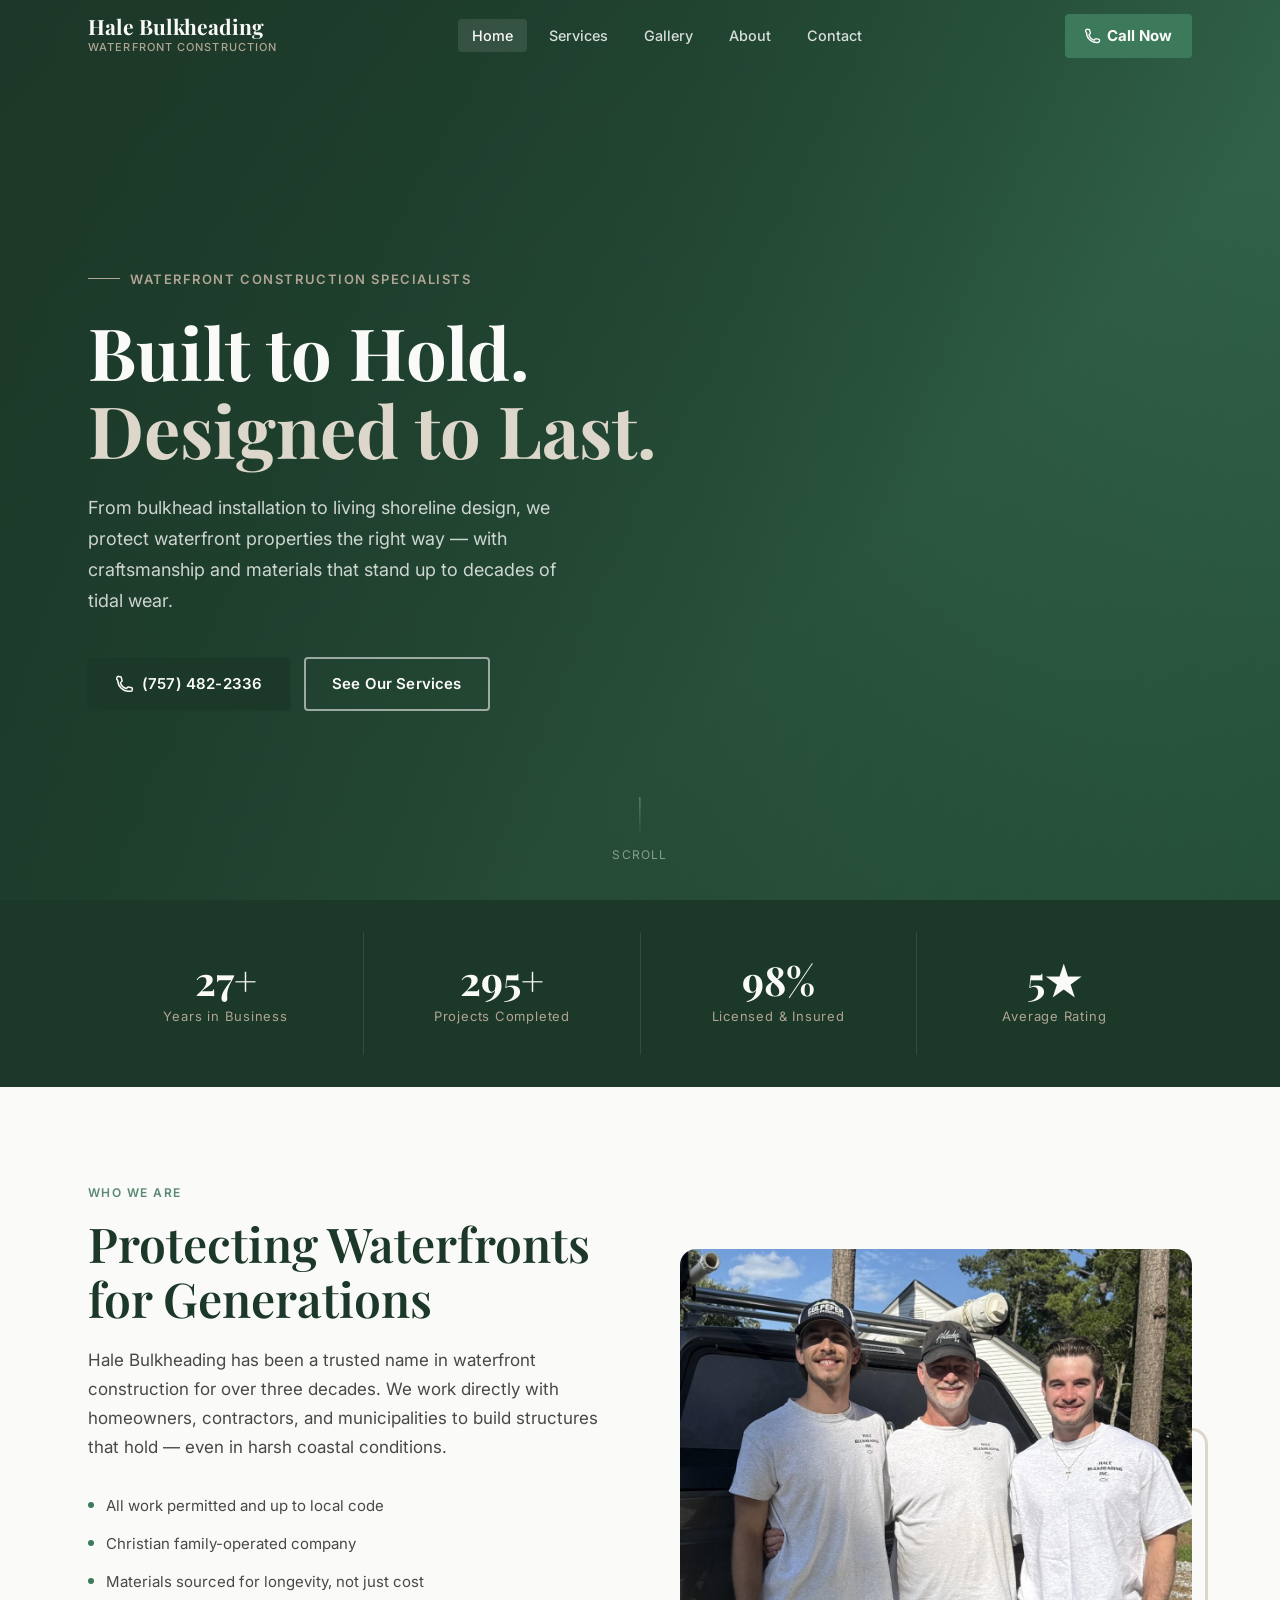
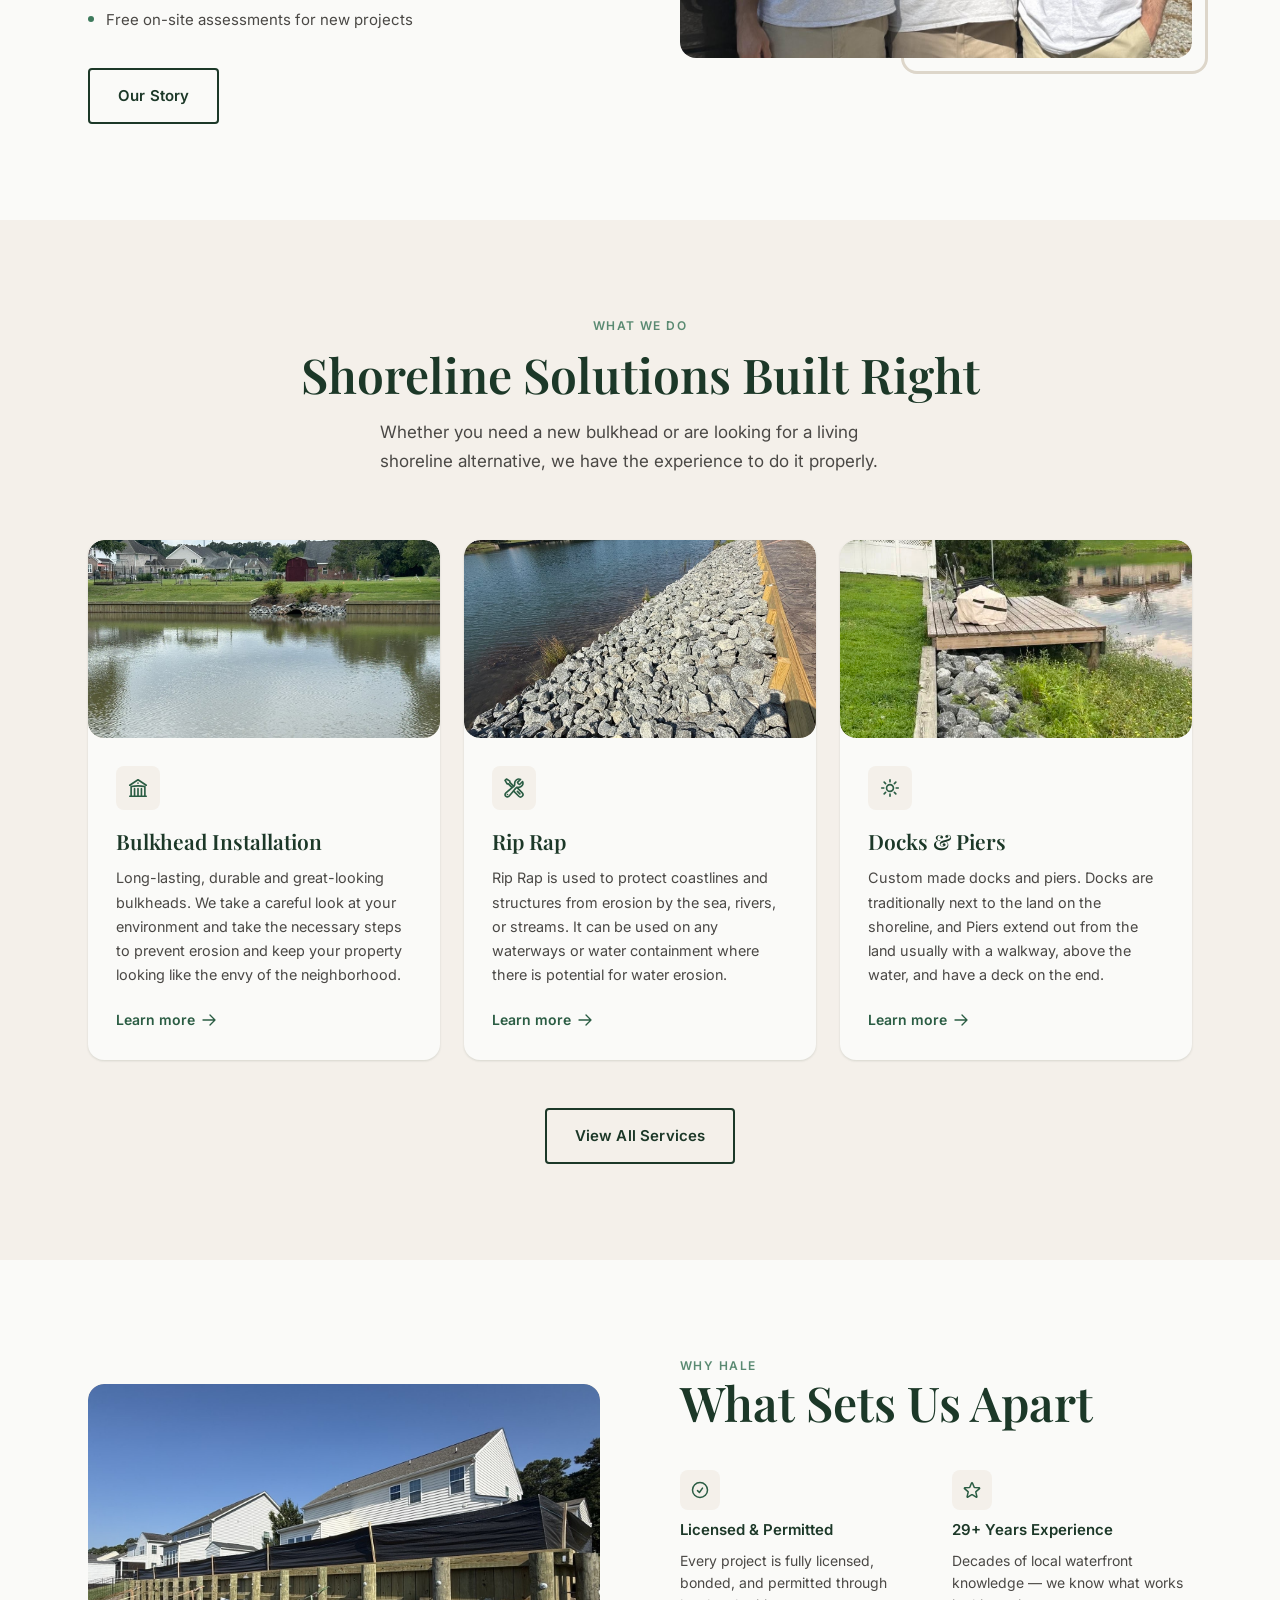
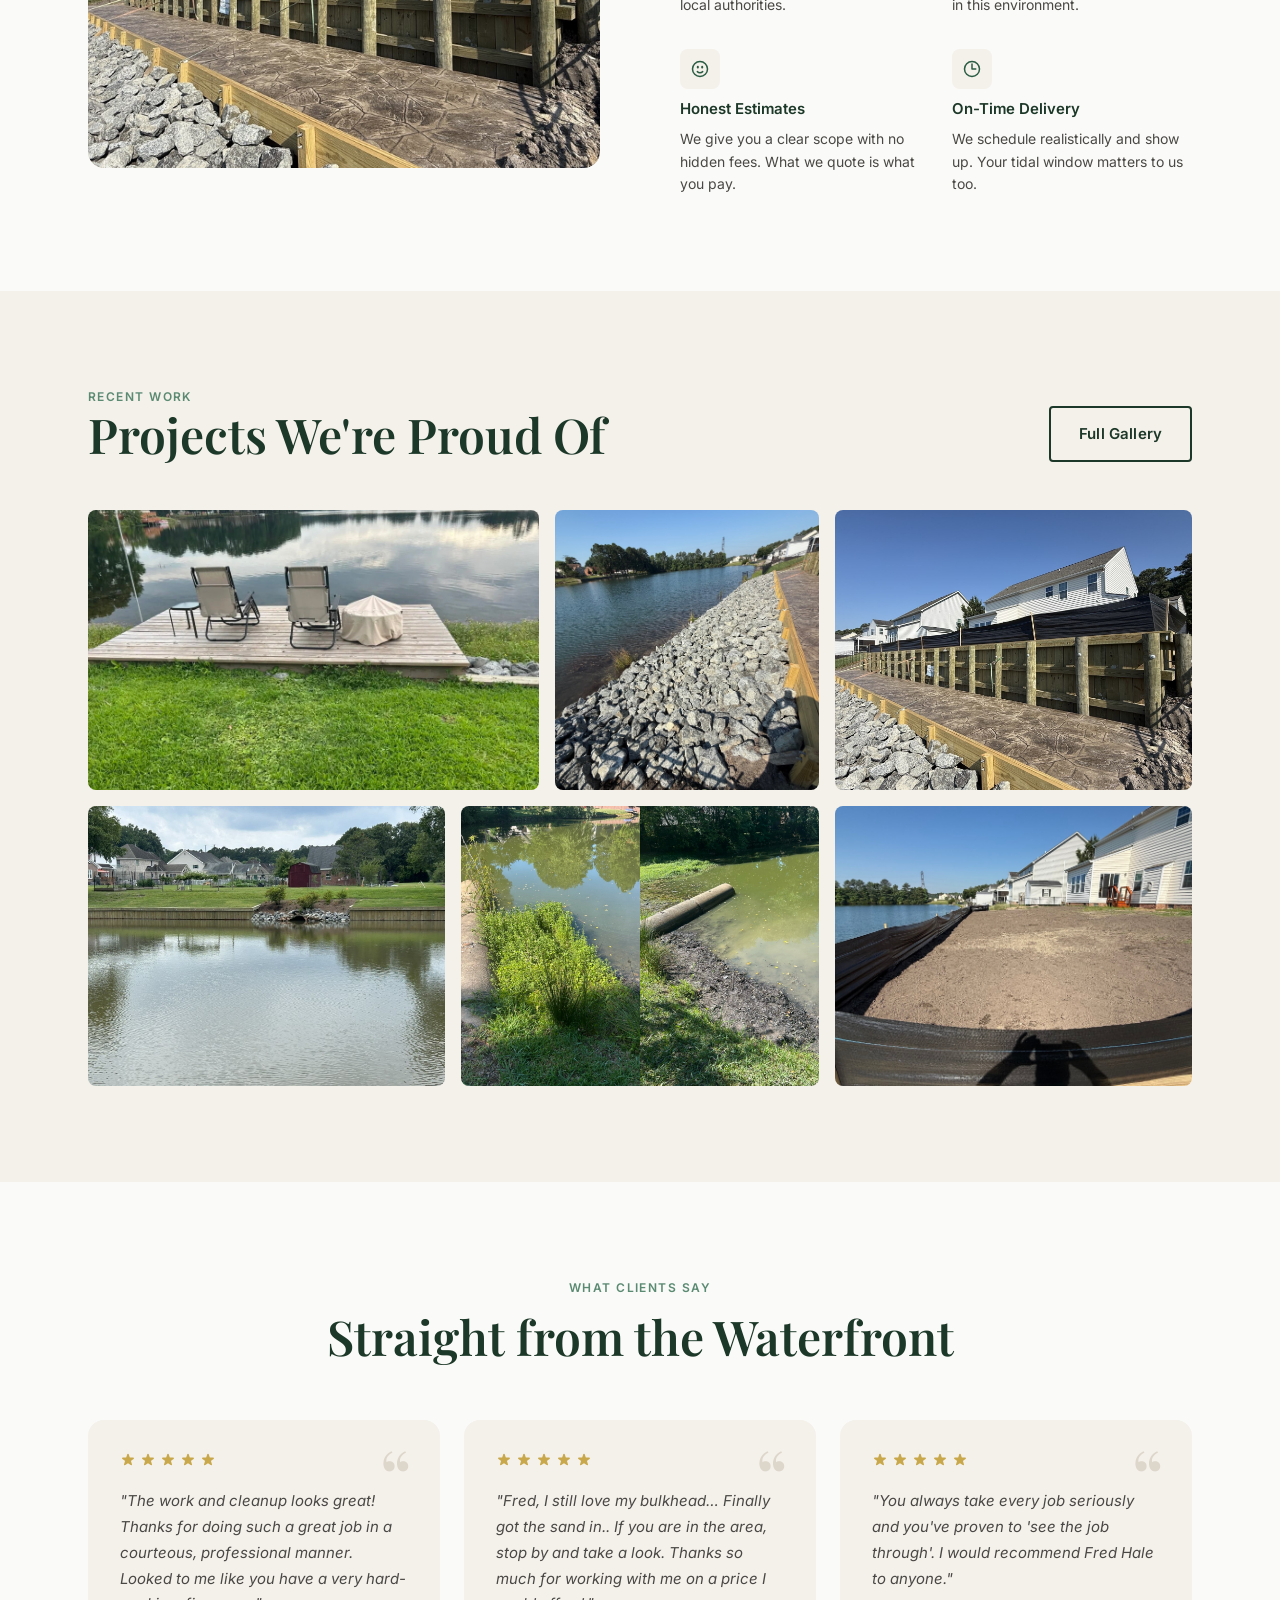
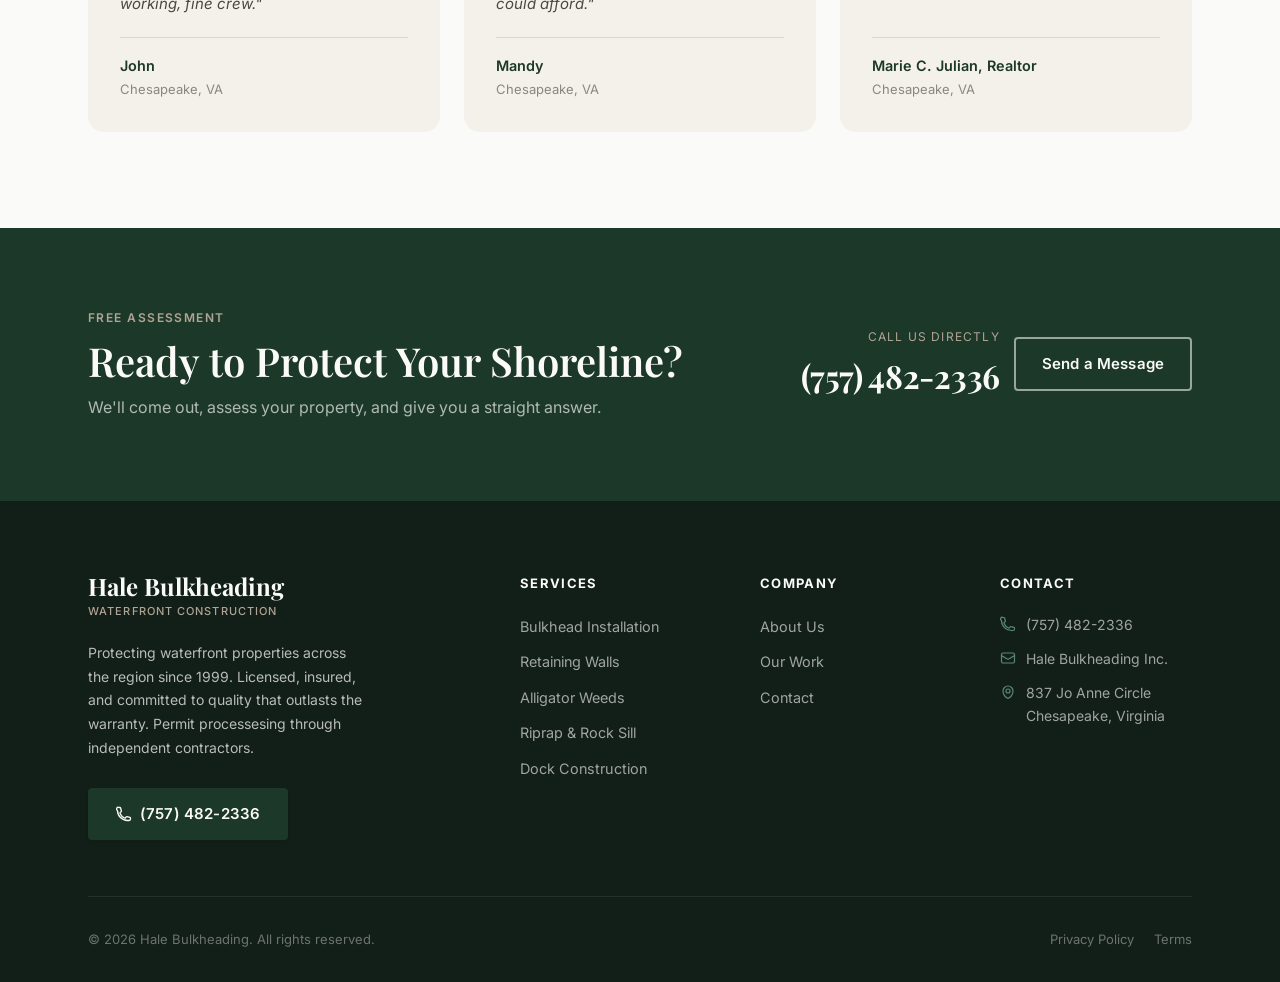
==== commit dbb2be3a: "final version" ====
--- a/index.html
+++ b/index.html
@@ -4,11 +4,13 @@
   <meta charset="UTF-8">
   <meta name="viewport" content="width=device-width, initial-scale=1.0">
   <title>Hale Bulkheading — Waterfront Construction & Shoreline Solutions</title>
-  <meta name="description" content="Hale Bulkheading specializes in bulkhead installation, repair, and living shoreline solutions for waterfront properties. Serving the region for over 29 years.">
+  <meta name="description" content="Hale Bulkheading specializes in bulkhead installation, repair, and living shoreline solutions for waterfront properties. Serving the region for over 27 years.">
   <link rel="icon" type="image/svg+xml" href="favicon.svg">
   <link rel="stylesheet" href="css/styles.css">
 </head>
 <body>
+
+<!-- Newport News, Hampton, Norfolk, Suffolk, Chesapeake, Virginia Beach, Portsmouth -->
 
   <!-- ── Navigation ───────────────────────────────────── -->
   <nav class="nav nav--transparent" role="navigation" aria-label="Main navigation">
@@ -88,7 +90,7 @@
       <div class="container">
         <div class="stats-bar__grid">
           <div class="stat-item">
-            <div class="stat-item__number" data-counter data-target="29" data-suffix="+">29+</div>
+            <div class="stat-item__number" data-counter data-target="27" data-suffix="+">27+</div>
             <div class="stat-item__label">Years in Business</div>
           </div>
           <div class="stat-item">
@@ -298,7 +300,7 @@
           </div>
           <div class="gallery-item reveal reveal-delay-2">
             <div class="img-placeholder">
-              <img src="images/alligatorweeds.jpg" alt="Alligator Weeds Picture">
+              <img src="images/alligatorweedss.png" alt="Alligator Weeds Picture">
             </div>
             <div class="gallery-item__overlay"></div>
           </div>
@@ -397,7 +399,7 @@
         <div class="footer__brand">
           <span class="nav__logo-name">Hale Bulkheading</span>
           <span class="nav__logo-tag">Waterfront Construction</span>
-          <p>Protecting waterfront properties across the region since 1997. Licensed, insured, and committed to quality that outlasts the warranty.</p>
+          <p>Protecting waterfront properties across the region since 1999. Licensed, insured, and committed to quality that outlasts the warranty. Permit processesing through independent contractors.</p>
           <a href="tel:+17574822336" class="btn btn--primary" style="display:inline-flex; margin-top:4px;">
             <svg xmlns="http://www.w3.org/2000/svg" fill="none" viewBox="0 0 24 24" stroke-width="2" stroke="currentColor" style="width:16px;height:16px"><path stroke-linecap="round" stroke-linejoin="round" d="M2.25 6.75c0 8.284 6.716 15 15 15h2.25a2.25 2.25 0 0 0 2.25-2.25v-1.372c0-.516-.351-.966-.852-1.091l-4.423-1.106c-.44-.11-.902.055-1.173.417l-.97 1.293c-.282.376-.769.542-1.21.38a12.035 12.035 0 0 1-7.143-7.143c-.162-.441.004-.928.38-1.21l1.293-.97c.363-.271.527-.734.417-1.173L6.963 3.102a1.125 1.125 0 0 0-1.091-.852H4.5A2.25 2.25 0 0 0 2.25 6.75Z"/></svg>
             (757) 482-2336
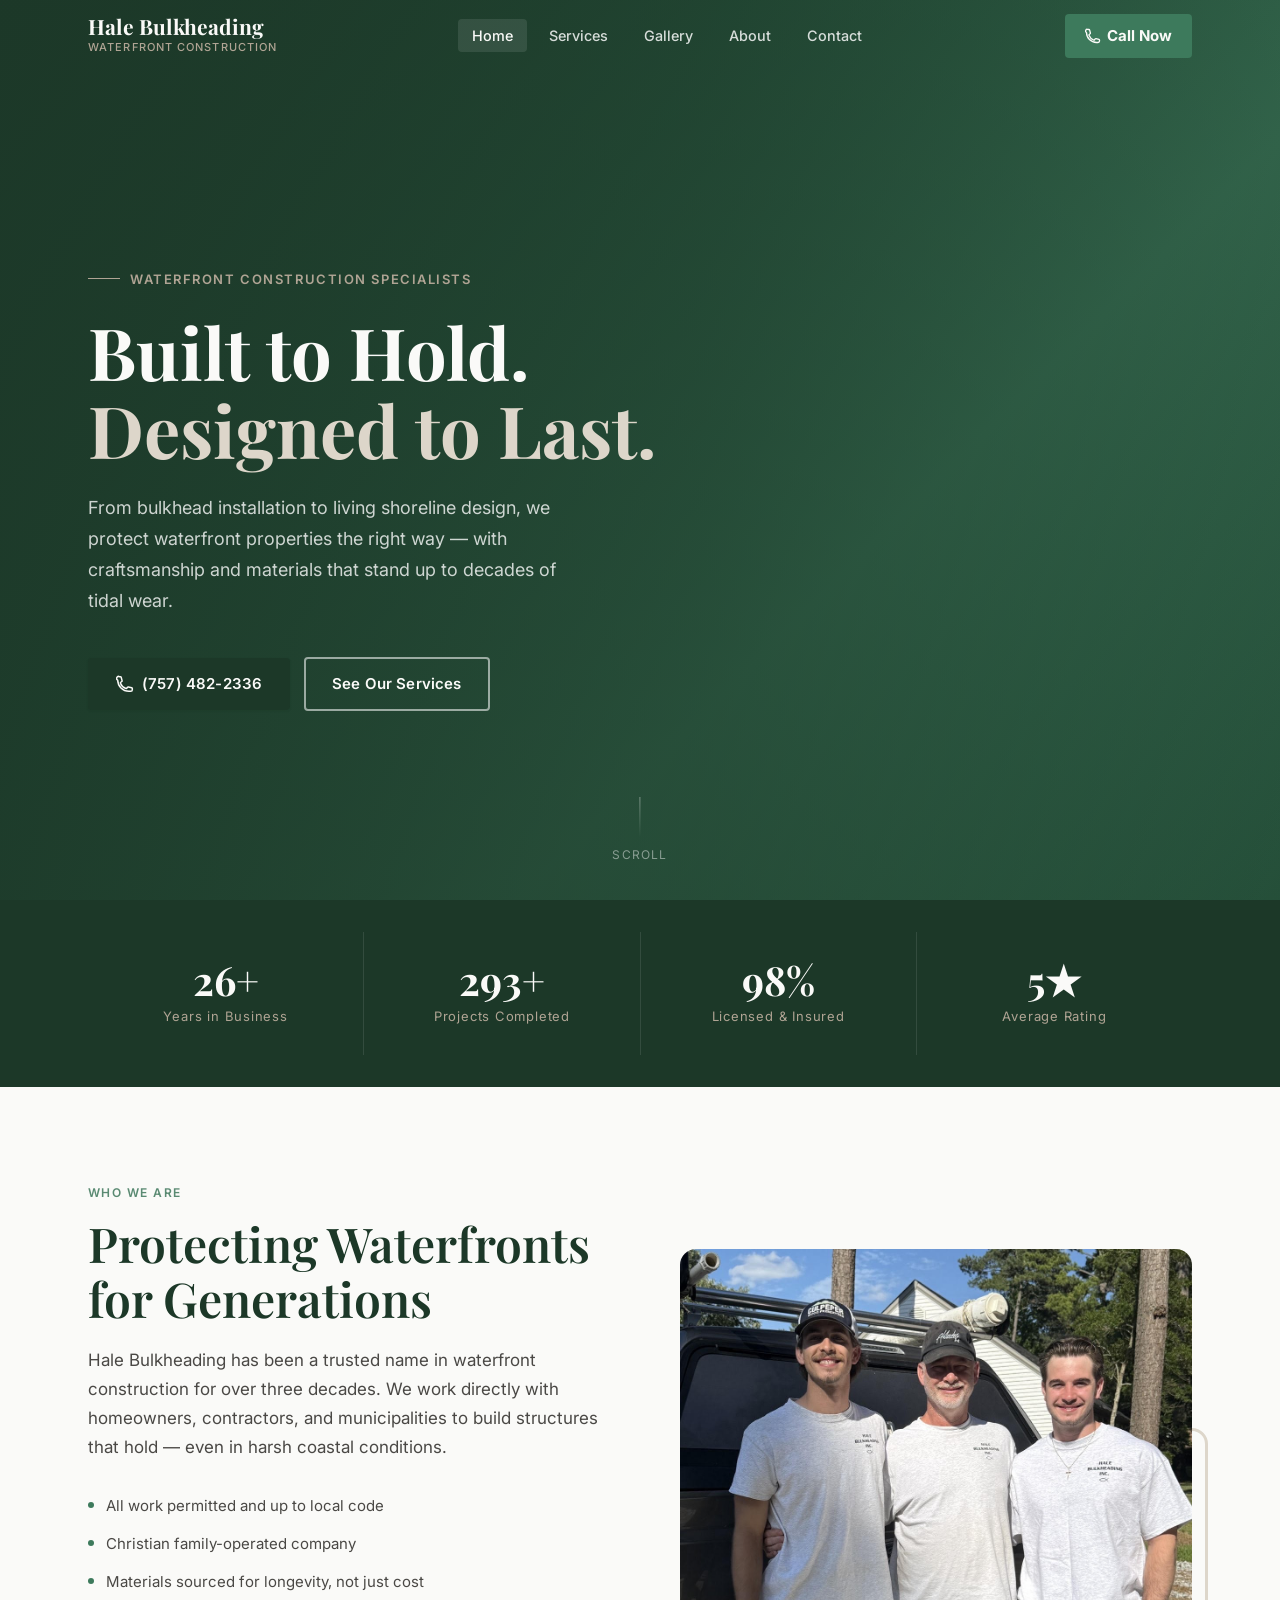
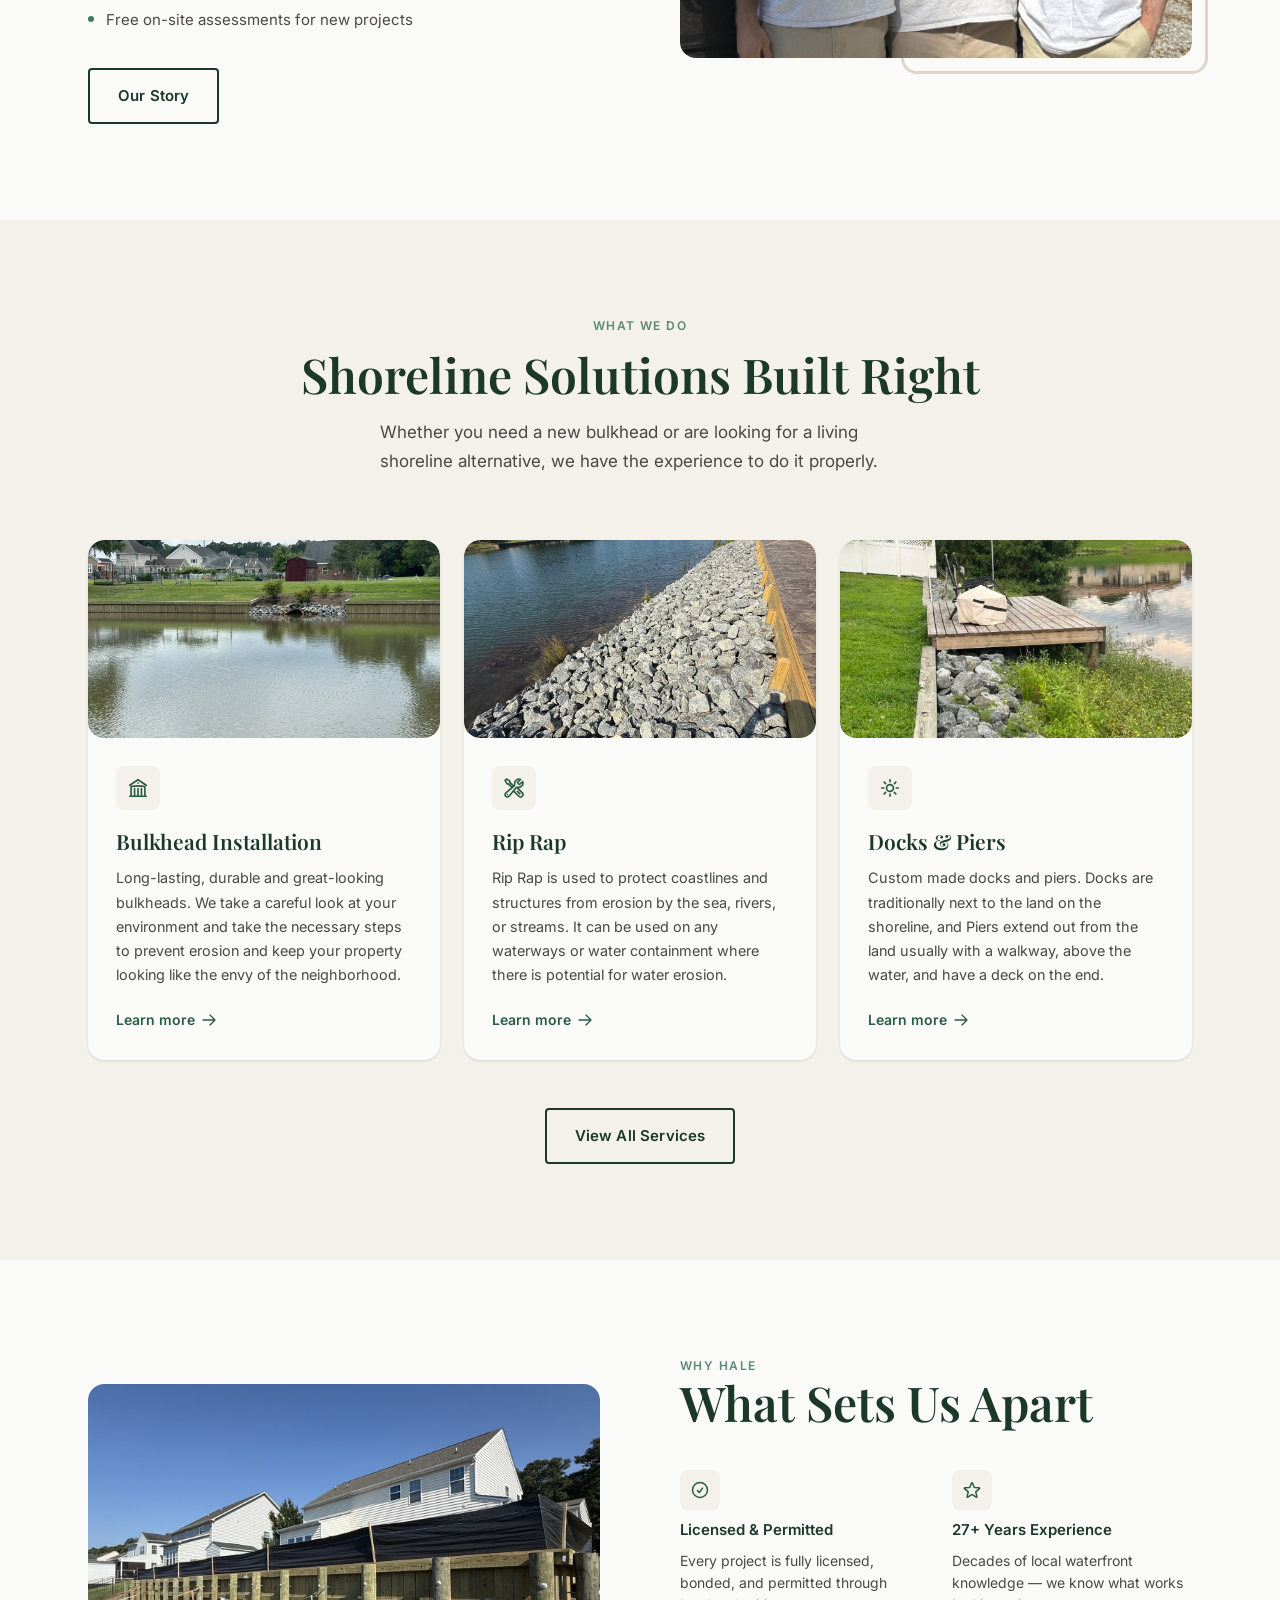
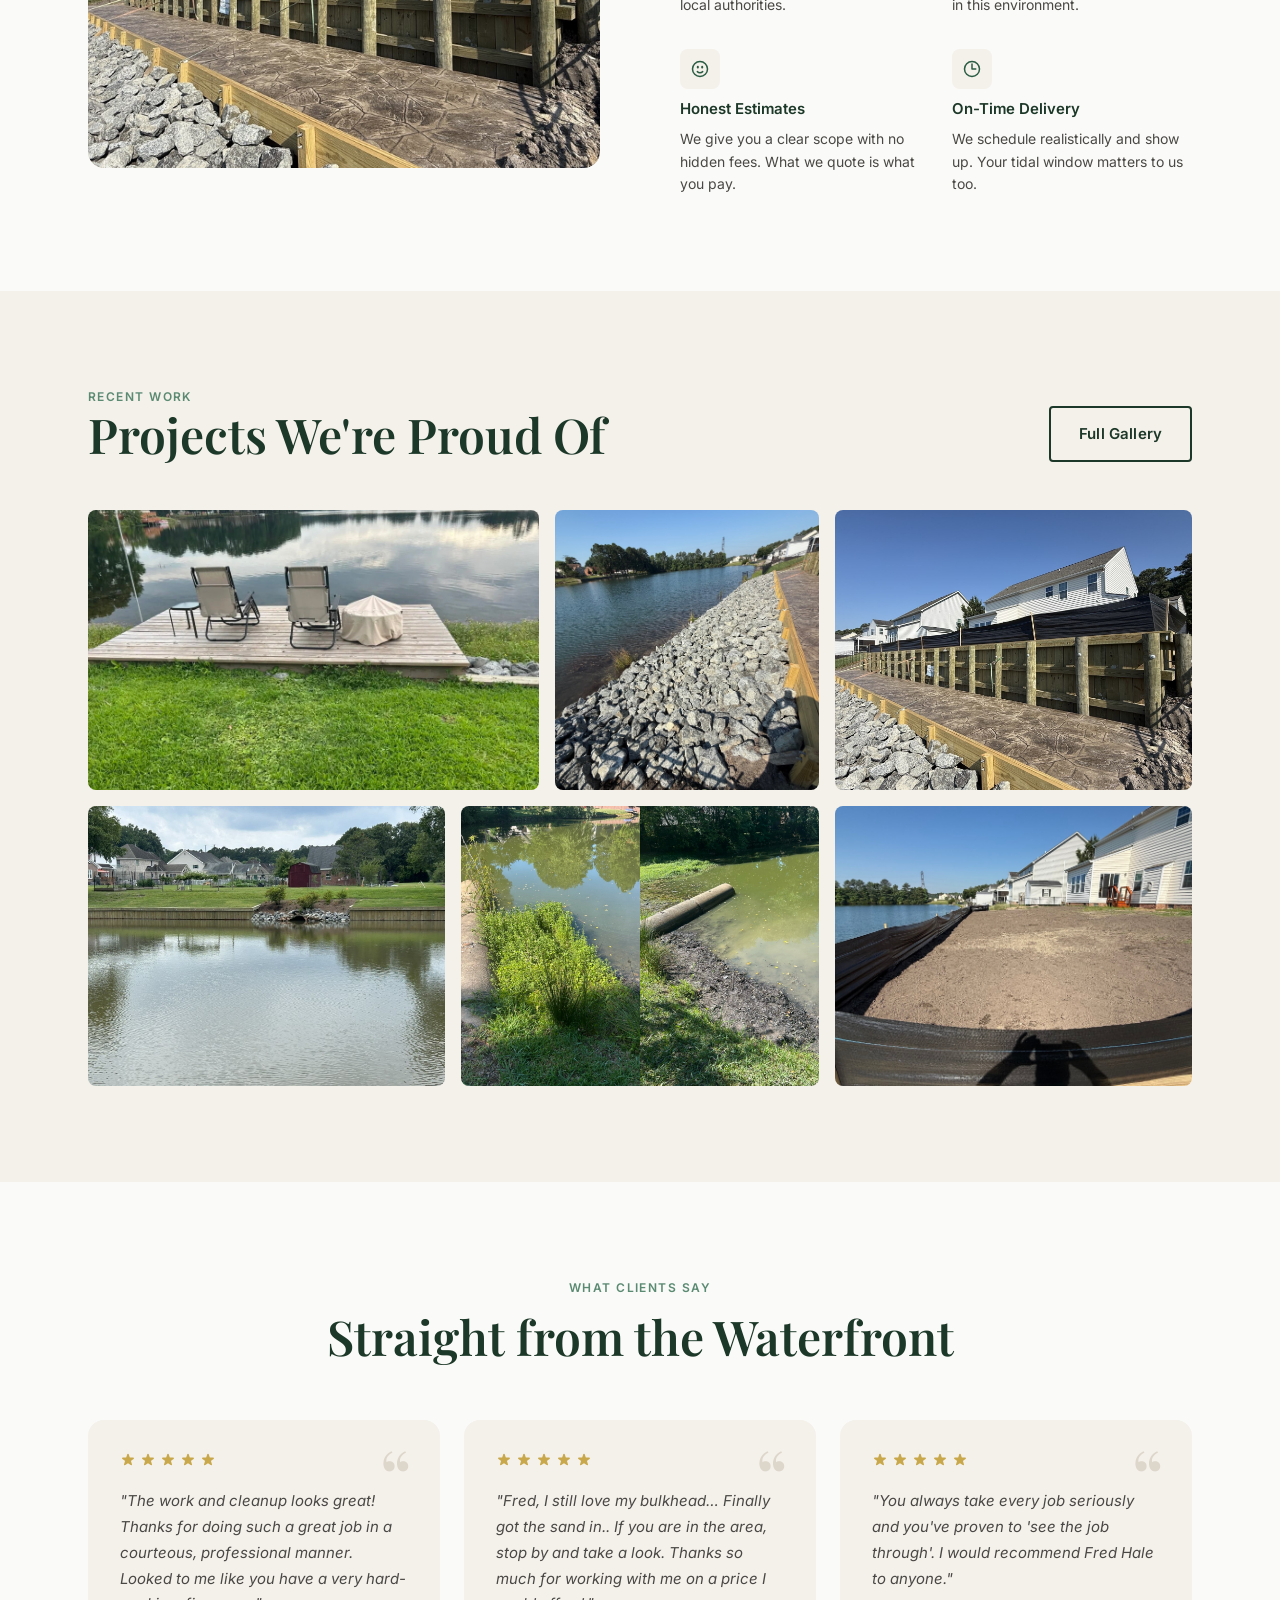
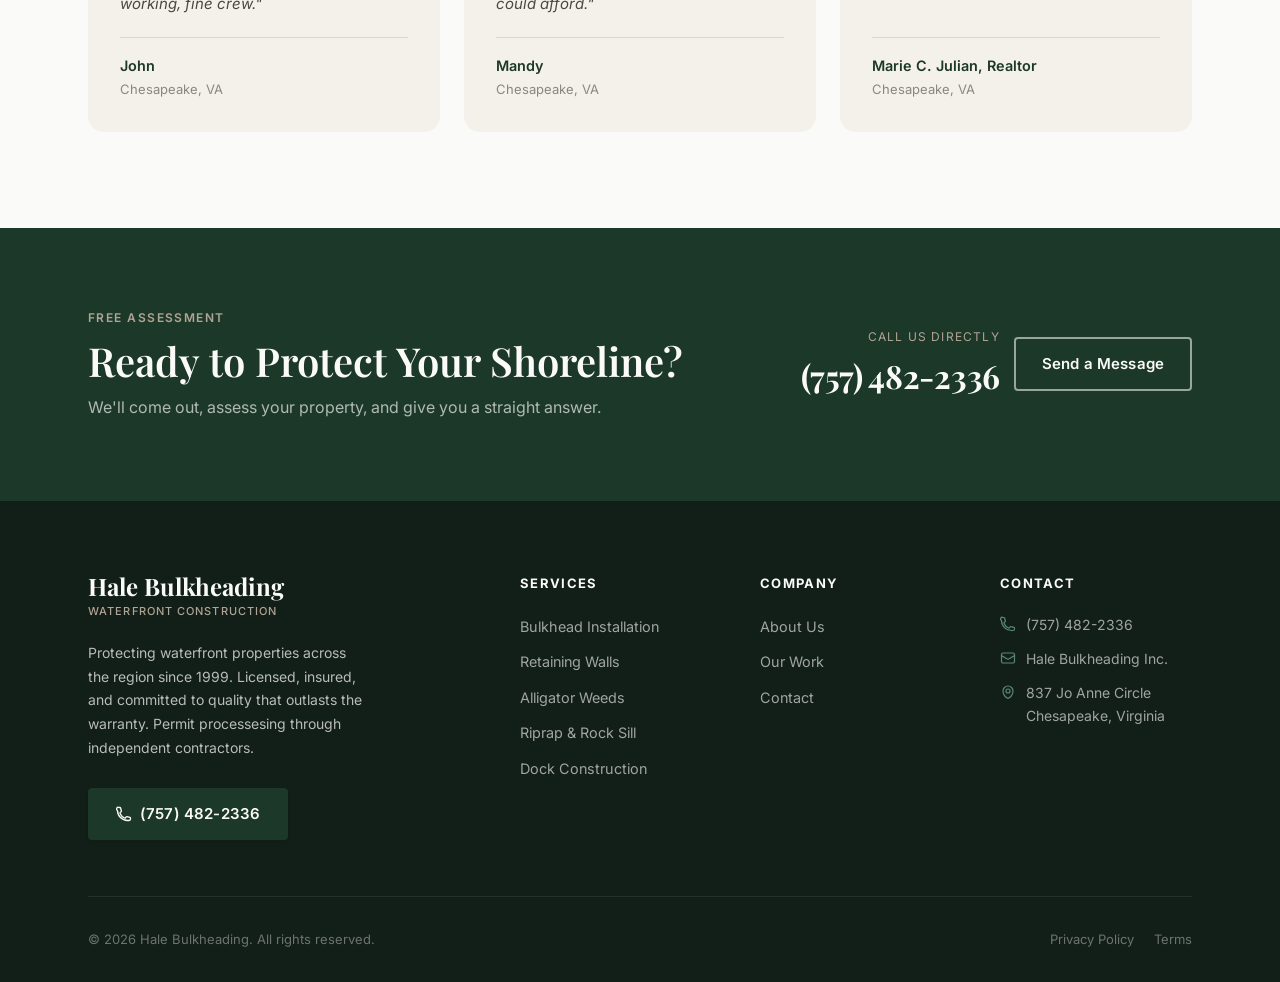
==== commit 90ddced3: "final version" ====
--- a/index.html
+++ b/index.html
@@ -239,7 +239,7 @@
                 <div class="why__feature-icon">
                   <svg xmlns="http://www.w3.org/2000/svg" fill="none" viewBox="0 0 24 24" stroke-width="1.8" stroke="currentColor"><path stroke-linecap="round" stroke-linejoin="round" d="M11.48 3.499a.562.562 0 0 1 1.04 0l2.125 5.111a.563.563 0 0 0 .475.345l5.518.442c.499.04.701.663.321.988l-4.204 3.602a.563.563 0 0 0-.182.557l1.285 5.385a.562.562 0 0 1-.84.61l-4.725-2.885a.562.562 0 0 0-.586 0L6.982 20.54a.562.562 0 0 1-.84-.61l1.285-5.386a.562.562 0 0 0-.182-.557l-4.204-3.602a.562.562 0 0 1 .321-.988l5.518-.442a.563.563 0 0 0 .475-.345L11.48 3.5Z"/></svg>
                 </div>
-                <h4>29+ Years Experience</h4>
+                <h4>27+ Years Experience</h4>
                 <p>Decades of local waterfront knowledge — we know what works in this environment.</p>
               </div>
               <div class="why__feature">
